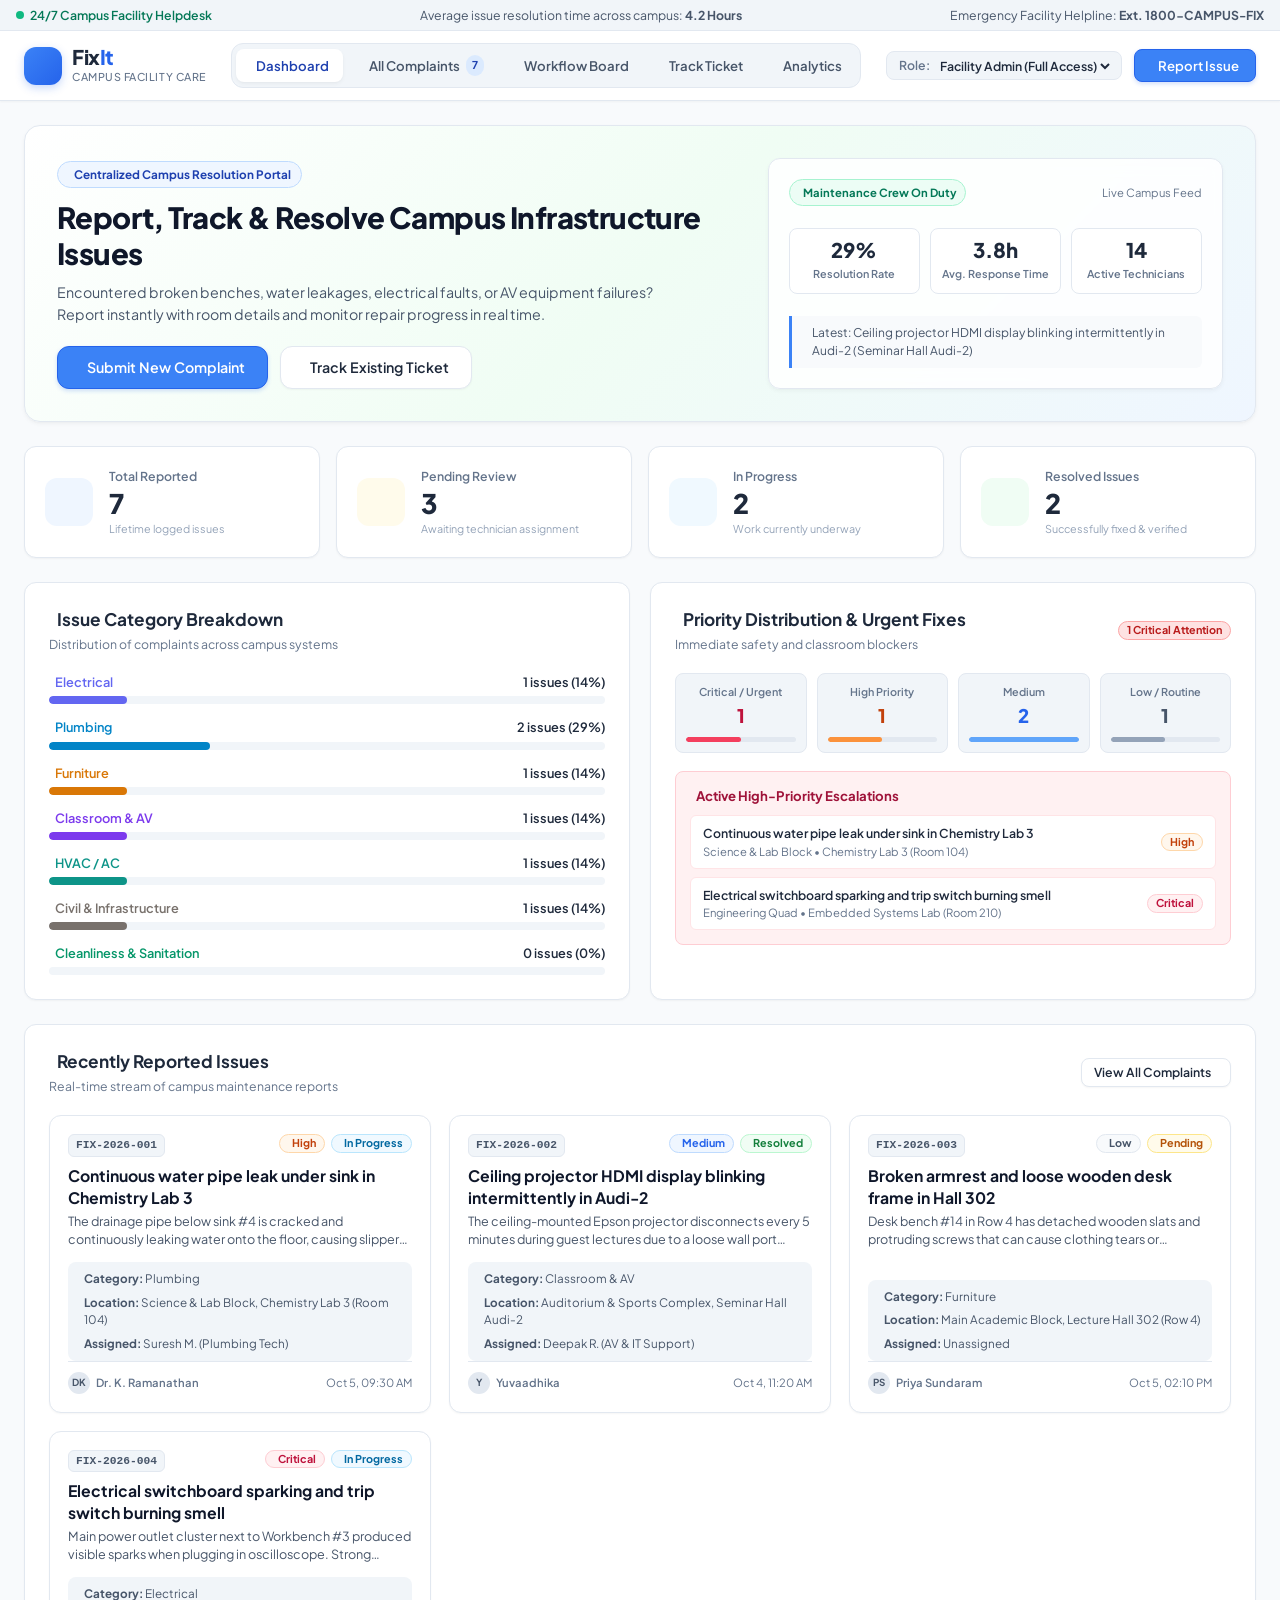
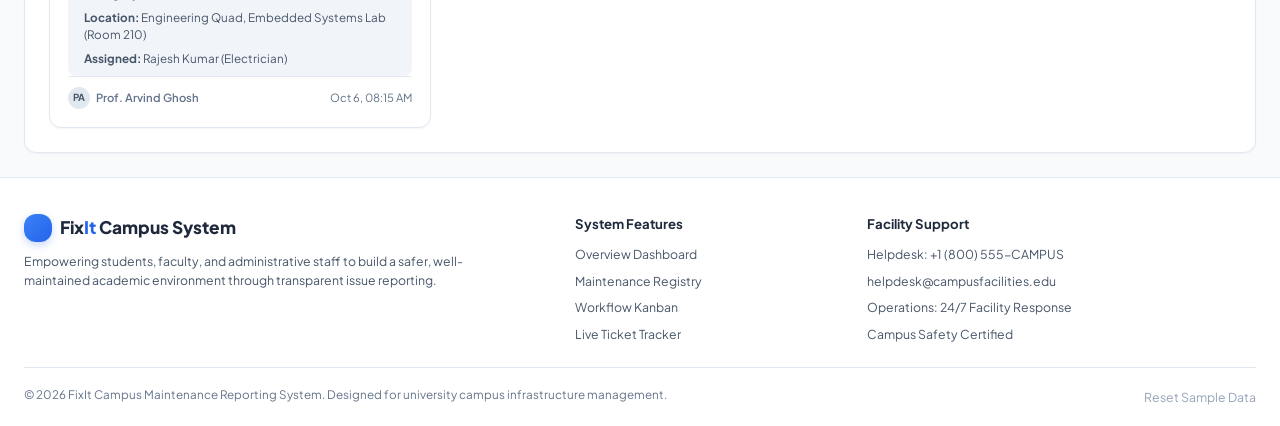
==== index.html @ a69cc4c1 "Initial commit: FixIt Campus Maintenance Reporting System with responsive mild pastel UI" ====
<!DOCTYPE html>
<html lang="en">
<head>
  <meta charset="UTF-8">
  <meta name="viewport" content="width=device-width, initial-scale=1.0">
  <title>FixIt – Campus Maintenance Reporting & Resolution System</title>
  <meta name="description" content="FixIt is a centralized campus maintenance reporting platform for students, faculty, and administration to report, track, prioritize, and resolve campus infrastructure issues in real-time.">
  
  <!-- Google Fonts -->
  <link rel="preconnect" href="https://fonts.googleapis.com">
  <link rel="preconnect" href="https://fonts.gstatic.com" crossorigin>
  <link href="https://fonts.googleapis.com/css2?family=Plus+Jakarta+Sans:wght@300;400;500;600;700;800&display=swap" rel="stylesheet">
  
  <!-- Phosphor Icons for modern, clean iconography -->
  <script src="https://unpkg.com/@phosphor-icons/web"></script>
  
  <!-- Main Stylesheet -->
  <link rel="stylesheet" href="css/style.css">
</head>
<body>

  <!-- Top Announcement / Live Status Bar -->
  <aside class="top-announcement-bar" role="complementary" aria-label="System status notice">
    <div class="announcement-content">
      <span class="live-indicator"><span class="pulse-dot"></span> 24/7 Campus Facility Helpdesk</span>
      <span class="announcement-text">Average issue resolution time across campus: <strong>4.2 Hours</strong></span>
      <span class="announcement-contact"><i class="ph ph-phone"></i> Emergency Facility Helpline: <strong>Ext. 1800-CAMPUS-FIX</strong></span>
    </div>
  </aside>

  <!-- Navigation Header -->
  <header class="site-header" id="mainHeader">
    <div class="header-container">
      <div class="brand-section">
        <a href="#dashboard" class="brand-logo" aria-label="FixIt Campus Home">
          <div class="brand-icon">
            <i class="ph-fill ph-wrench"></i>
          </div>
          <div class="brand-text">
            <span class="brand-title">Fix<span class="brand-accent">It</span></span>
            <span class="brand-tagline">Campus Facility Care</span>
          </div>
        </a>
      </div>

      <!-- Navigation Tabs -->
      <nav class="main-nav" aria-label="Main Navigation">
        <button class="nav-link active" data-target="dashboardView" id="navDashboard">
          <i class="ph ph-squares-four"></i>
          <span>Dashboard</span>
        </button>
        <button class="nav-link" data-target="complaintsView" id="navComplaints">
          <i class="ph ph-list-bullets"></i>
          <span>All Complaints</span>
          <span class="badge-count" id="totalComplaintsPill">0</span>
        </button>
        <button class="nav-link" data-target="kanbanView" id="navKanban">
          <i class="ph ph-kanban"></i>
          <span>Workflow Board</span>
        </button>
        <button class="nav-link" data-target="trackerView" id="navTracker">
          <i class="ph ph-magnifying-glass"></i>
          <span>Track Ticket</span>
        </button>
        <button class="nav-link" data-target="analyticsView" id="navAnalytics">
          <i class="ph ph-chart-donut"></i>
          <span>Analytics</span>
        </button>
      </nav>

      <!-- User Role Selector & Action Buttons -->
      <div class="header-actions">
        <!-- Role Simulation Switcher -->
        <div class="role-selector-wrapper" title="Switch between Student & Admin view to test role features">
          <label for="roleSwitch" class="role-label"><i class="ph ph-user-circle"></i> Role:</label>
          <select id="roleSwitch" class="role-select" aria-label="Switch User Mode">
            <option value="student">Student / Staff (Reporter)</option>
            <option value="admin" selected>Facility Admin (Full Access)</option>
            <option value="technician">Technician / Maintenance</option>
          </select>
        </div>

        <button class="btn btn-primary" id="openReportModalBtn">
          <i class="ph ph-plus-circle"></i>
          <span>Report Issue</span>
        </button>

        <!-- Mobile Navigation Toggle -->
        <button class="mobile-menu-btn" id="mobileMenuToggle" aria-label="Toggle navigation menu">
          <i class="ph ph-list"></i>
        </button>
      </div>
    </div>

    <!-- Mobile Drawer Navigation -->
    <div class="mobile-nav-drawer" id="mobileNavDrawer">
      <div class="mobile-nav-links">
        <button class="mobile-nav-link active" data-target="dashboardView">
          <i class="ph ph-squares-four"></i> Dashboard
        </button>
        <button class="mobile-nav-link" data-target="complaintsView">
          <i class="ph ph-list-bullets"></i> All Complaints (<span id="mobileCount">0</span>)
        </button>
        <button class="mobile-nav-link" data-target="kanbanView">
          <i class="ph ph-kanban"></i> Workflow Board
        </button>
        <button class="mobile-nav-link" data-target="trackerView">
          <i class="ph ph-magnifying-glass"></i> Track Ticket
        </button>
        <button class="mobile-nav-link" data-target="analyticsView">
          <i class="ph ph-chart-donut"></i> Analytics & Stats
        </button>
      </div>
    </div>
  </header>

  <!-- Main Content Area -->
  <main class="main-container">

    <!-- View 1: Main Dashboard -->
    <section id="dashboardView" class="app-view active">
      
      <!-- Welcome & Action Banner -->
      <div class="dashboard-hero">
        <div class="hero-text-content">
          <span class="hero-chip"><i class="ph ph-buildings"></i> Centralized Campus Resolution Portal</span>
          <h1 class="hero-title">Report, Track & Resolve Campus Infrastructure Issues</h1>
          <p class="hero-subtitle">Encountered broken benches, water leakages, electrical faults, or AV equipment failures? Report instantly with room details and monitor repair progress in real time.</p>
          
          <div class="hero-quick-actions">
            <button class="btn btn-primary btn-lg" id="heroReportBtn">
              <i class="ph-bold ph-plus"></i> Submit New Complaint
            </button>
            <button class="btn btn-secondary btn-lg" id="heroTrackBtn">
              <i class="ph-bold ph-crosshair"></i> Track Existing Ticket
            </button>
          </div>
        </div>

        <div class="hero-status-widget">
          <div class="facility-status-card">
            <div class="card-status-header">
              <span class="status-badge live"><i class="ph ph-check-circle"></i> Maintenance Crew On Duty</span>
              <span class="time-stamp" id="currentTimeStamp">Live Campus Feed</span>
            </div>
            <div class="status-metrics-row">
              <div class="metric-mini">
                <span class="metric-mini-value" id="heroResolvedRate">92%</span>
                <span class="metric-mini-label">Resolution Rate</span>
              </div>
              <div class="metric-mini">
                <span class="metric-mini-value" id="heroAvgHours">3.8h</span>
                <span class="metric-mini-label">Avg. Response Time</span>
              </div>
              <div class="metric-mini">
                <span class="metric-mini-value" id="heroActiveWorkers">14</span>
                <span class="metric-mini-label">Active Technicians</span>
              </div>
            </div>
            <div class="recent-highlight" id="heroLatestTicker">
              <i class="ph ph-bell-ringing"></i>
              <span id="heroLatestText">Latest: Projector repair completed at Audi-2</span>
            </div>
          </div>
        </div>
      </div>

      <!-- Quick KPI Stats Cards -->
      <div class="stats-grid">
        <div class="stat-card" data-filter-status="all">
          <div class="stat-icon-wrapper icon-blue">
            <i class="ph-fill ph-folders"></i>
          </div>
          <div class="stat-details">
            <span class="stat-label">Total Reported</span>
            <h2 class="stat-value" id="statTotal">0</h2>
            <span class="stat-meta">Lifetime logged issues</span>
          </div>
        </div>

        <div class="stat-card" data-filter-status="Pending">
          <div class="stat-icon-wrapper icon-amber">
            <i class="ph-fill ph-clock-countdown"></i>
          </div>
          <div class="stat-details">
            <span class="stat-label">Pending Review</span>
            <h2 class="stat-value" id="statPending">0</h2>
            <span class="stat-meta">Awaiting technician assignment</span>
          </div>
        </div>

        <div class="stat-card" data-filter-status="In Progress">
          <div class="stat-icon-wrapper icon-cyan">
            <i class="ph-fill ph-wrench"></i>
          </div>
          <div class="stat-details">
            <span class="stat-label">In Progress</span>
            <h2 class="stat-value" id="statInProgress">0</h2>
            <span class="stat-meta">Work currently underway</span>
          </div>
        </div>

        <div class="stat-card" data-filter-status="Resolved">
          <div class="stat-icon-wrapper icon-green">
            <i class="ph-fill ph-check-circle"></i>
          </div>
          <div class="stat-details">
            <span class="stat-label">Resolved Issues</span>
            <h2 class="stat-value" id="statResolved">0</h2>
            <span class="stat-meta">Successfully fixed & verified</span>
          </div>
        </div>
      </div>

      <!-- Category Breakdown Quick View & Urgent Alerts -->
      <div class="dashboard-split-section">
        <!-- Category Summary -->
        <div class="panel-card">
          <div class="panel-header">
            <div>
              <h3 class="panel-title"><i class="ph ph-squares-four"></i> Issue Category Breakdown</h3>
              <p class="panel-subtitle">Distribution of complaints across campus systems</p>
            </div>
          </div>
          <div class="category-bars-list" id="categoryBarsList">
            <!-- Dynamic Category Rows Generated by JS -->
          </div>
        </div>

        <!-- Priority & Urgent Attention -->
        <div class="panel-card">
          <div class="panel-header">
            <div>
              <h3 class="panel-title"><i class="ph ph-warning-octagon"></i> Priority Distribution & Urgent Fixes</h3>
              <p class="panel-subtitle">Immediate safety and classroom blockers</p>
            </div>
            <span class="badge badge-danger" id="criticalCountBadge">0 Critical</span>
          </div>
          <div class="priority-breakdown-wrapper">
            <div class="priority-meter-row">
              <div class="priority-meter-item critical">
                <span class="label">Critical / Urgent</span>
                <span class="count" id="countCritical">0</span>
                <div class="meter-bar"><div class="fill" id="fillCritical"></div></div>
              </div>
              <div class="priority-meter-item high">
                <span class="label">High Priority</span>
                <span class="count" id="countHigh">0</span>
                <div class="meter-bar"><div class="fill" id="fillHigh"></div></div>
              </div>
              <div class="priority-meter-item medium">
                <span class="label">Medium</span>
                <span class="count" id="countMedium">0</span>
                <div class="meter-bar"><div class="fill" id="fillMedium"></div></div>
              </div>
              <div class="priority-meter-item low">
                <span class="label">Low / Routine</span>
                <span class="count" id="countLow">0</span>
                <div class="meter-bar"><div class="fill" id="fillLow"></div></div>
              </div>
            </div>
            
            <div class="urgent-tickets-box">
              <h4 class="subheading"><i class="ph ph-lightning"></i> Active High-Priority Escalations</h4>
              <div class="urgent-list" id="urgentTicketsList">
                <!-- Injected by JS -->
              </div>
            </div>
          </div>
        </div>
      </div>

      <!-- Recent Complaints Stream with Quick Action -->
      <div class="panel-card mt-lg">
        <div class="panel-header flex-wrap">
          <div>
            <h3 class="panel-title"><i class="ph ph-clock-counter-clockwise"></i> Recently Reported Issues</h3>
            <p class="panel-subtitle">Real-time stream of campus maintenance reports</p>
          </div>
          <div class="panel-header-actions">
            <button class="btn btn-secondary btn-sm" id="viewAllComplaintsBtn">
              View All Complaints <i class="ph ph-arrow-right"></i>
            </button>
          </div>
        </div>

        <div class="complaints-grid-container" id="recentComplaintsGrid">
          <!-- Cards injected via JS -->
        </div>
      </div>
    </section>


    <!-- View 2: All Complaints Explorer (Filter, Search, Manage) -->
    <section id="complaintsView" class="app-view">
      <div class="section-title-bar">
        <div>
          <h1 class="page-heading"><i class="ph ph-list-dashes"></i> Campus Maintenance Registry</h1>
          <p class="page-subheading">Comprehensive repository of all reported infrastructure & maintenance tickets</p>
        </div>
        <div class="header-tools">
          <button class="btn btn-secondary btn-sm" id="exportDataBtn" title="Export as CSV/JSON">
            <i class="ph ph-download-simple"></i> Export CSV
          </button>
          <button class="btn btn-secondary btn-sm" id="printReportBtn" title="Print friendly report">
            <i class="ph ph-printer"></i> Print Summary
          </button>
          <button class="btn btn-primary btn-sm" id="openReportModalBtn2">
            <i class="ph ph-plus"></i> New Complaint
          </button>
        </div>
      </div>

      <!-- Filter & Search Toolbar -->
      <div class="toolbar-panel">
        <div class="search-box-wrapper">
          <i class="ph ph-magnifying-glass search-icon"></i>
          <input type="text" id="searchInput" class="search-input" placeholder="Search by Ticket ID, Title, Room, Building, or Submitter...">
          <button class="clear-search-btn" id="clearSearchBtn" aria-label="Clear Search">&times;</button>
        </div>

        <div class="filters-row">
          <!-- Status Filter -->
          <div class="filter-group">
            <label for="statusFilter"><i class="ph ph-activity"></i> Status</label>
            <select id="statusFilter" class="filter-select">
              <option value="all">All Statuses</option>
              <option value="Pending">Pending</option>
              <option value="In Progress">In Progress</option>
              <option value="Resolved">Resolved</option>
            </select>
          </div>

          <!-- Category Filter -->
          <div class="filter-group">
            <label for="categoryFilter"><i class="ph ph-tag"></i> Category</label>
            <select id="categoryFilter" class="filter-select">
              <option value="all">All Categories</option>
              <option value="Electrical">Electrical</option>
              <option value="Plumbing">Plumbing / Water</option>
              <option value="Furniture">Furniture</option>
              <option value="Classroom & AV">Classroom & AV</option>
              <option value="HVAC / AC">HVAC / Cooling</option>
              <option value="Civil & Infrastructure">Civil & Infrastructure</option>
              <option value="Cleanliness & Sanitation">Cleanliness & Sanitation</option>
            </select>
          </div>

          <!-- Priority Filter -->
          <div class="filter-group">
            <label for="priorityFilter"><i class="ph ph-flag"></i> Priority</label>
            <select id="priorityFilter" class="filter-select">
              <option value="all">All Priorities</option>
              <option value="Critical">Critical</option>
              <option value="High">High</option>
              <option value="Medium">Medium</option>
              <option value="Low">Low</option>
            </select>
          </div>

          <!-- Location/Building Filter -->
          <div class="filter-group">
            <label for="buildingFilter"><i class="ph ph-buildings"></i> Building</label>
            <select id="buildingFilter" class="filter-select">
              <option value="all">All Locations</option>
              <option value="Main Academic Block">Main Academic Block</option>
              <option value="Science & Lab Block">Science & Lab Block</option>
              <option value="Central Library">Central Library</option>
              <option value="Engineering Quad">Engineering Quad</option>
              <option value="Hostel Block A">Hostel Block A</option>
              <option value="Hostel Block B">Hostel Block B</option>
              <option value="Auditorium & Sports Complex">Auditorium & Sports</option>
              <option value="Cafeteria Building">Cafeteria Building</option>
            </select>
          </div>

          <!-- Sort Filter -->
          <div class="filter-group">
            <label for="sortBy"><i class="ph ph-sort-ascending"></i> Sort By</label>
            <select id="sortBy" class="filter-select">
              <option value="newest">Newest First</option>
              <option value="oldest">Oldest First</option>
              <option value="priority-desc">Priority: High to Low</option>
              <option value="priority-asc">Priority: Low to High</option>
            </select>
          </div>

          <!-- View Mode Toggle (Grid vs Table) -->
          <div class="view-toggle-group">
            <button class="view-toggle-btn active" id="viewModeGrid" title="Grid View">
              <i class="ph ph-squares-four"></i>
            </button>
            <button class="view-toggle-btn" id="viewModeTable" title="Table View">
              <i class="ph ph-table"></i>
            </button>
          </div>
        </div>

        <!-- Filter Tags & Results Counter -->
        <div class="filter-status-bar">
          <div class="results-counter">
            Showing <strong id="filterMatchCount">0</strong> of <span id="filterTotalCount">0</span> complaints
          </div>
          <button class="btn-text-clear" id="resetFiltersBtn">
            <i class="ph ph-arrow-counter-clockwise"></i> Reset Filters
          </button>
        </div>
      </div>

      <!-- Complaints Container (Grid View) -->
      <div class="complaints-grid-container" id="mainComplaintsGrid">
        <!-- Injected by JS -->
      </div>

      <!-- Complaints Container (Table View) -->
      <div class="complaints-table-container" id="mainComplaintsTableWrapper" style="display: none;">
        <table class="data-table" id="complaintsTable">
          <thead>
            <tr>
              <th>Ticket ID</th>
              <th>Issue Title & Location</th>
              <th>Category</th>
              <th>Priority</th>
              <th>Status</th>
              <th>Reported By</th>
              <th>Date</th>
              <th>Actions</th>
            </tr>
          </thead>
          <tbody id="complaintsTableBody">
            <!-- Rows injected by JS -->
          </tbody>
        </table>
      </div>

      <!-- Empty State View -->
      <div class="empty-state-card" id="emptyStateContainer" style="display: none;">
        <div class="empty-icon"><i class="ph ph-magnifying-glass"></i></div>
        <h3>No matching maintenance complaints found</h3>
        <p>Try adjusting your search keyword or clearing the filters to view all logged records.</p>
        <button class="btn btn-secondary btn-sm" id="emptyResetBtn">Clear All Filters</button>
      </div>
    </section>


    <!-- View 3: Interactive Kanban Workflow Board -->
    <section id="kanbanView" class="app-view">
      <div class="section-title-bar">
        <div>
          <h1 class="page-heading"><i class="ph ph-kanban"></i> Maintenance Resolution Board</h1>
          <p class="page-subheading">Track issues through progressive operational stages: Pending, In Progress, and Resolved</p>
        </div>
        <div class="role-tip">
          <i class="ph ph-info"></i> Tip: Use the action buttons on cards or the Quick Action menu to advance tickets.
        </div>
      </div>

      <div class="kanban-board-grid">
        <!-- Column 1: Pending -->
        <div class="kanban-column" data-status="Pending">
          <div class="kanban-column-header header-pending">
            <div class="col-title-wrap">
              <span class="status-indicator-dot dot-amber"></span>
              <h3>Pending Verification</h3>
            </div>
            <span class="col-count" id="kanbanPendingCount">0</span>
          </div>
          <div class="kanban-cards-dropzone" id="kanbanPendingZone">
            <!-- Cards -->
          </div>
        </div>

        <!-- Column 2: In Progress -->
        <div class="kanban-column" data-status="In Progress">
          <div class="kanban-column-header header-progress">
            <div class="col-title-wrap">
              <span class="status-indicator-dot dot-cyan"></span>
              <h3>In Progress & Assigned</h3>
            </div>
            <span class="col-count" id="kanbanProgressCount">0</span>
          </div>
          <div class="kanban-cards-dropzone" id="kanbanProgressZone">
            <!-- Cards -->
          </div>
        </div>

        <!-- Column 3: Resolved -->
        <div class="kanban-column" data-status="Resolved">
          <div class="kanban-column-header header-resolved">
            <div class="col-title-wrap">
              <span class="status-indicator-dot dot-green"></span>
              <h3>Resolved & Closed</h3>
            </div>
            <span class="col-count" id="kanbanResolvedCount">0</span>
          </div>
          <div class="kanban-cards-dropzone" id="kanbanResolvedZone">
            <!-- Cards -->
          </div>
        </div>
      </div>
    </section>


    <!-- View 4: Track Complaint by Ticket ID -->
    <section id="trackerView" class="app-view">
      <div class="tracker-hero-card">
        <div class="tracker-icon-badge">
          <i class="ph-fill ph-crosshair"></i>
        </div>
        <h1 class="tracker-title">Live Campus Ticket Tracker</h1>
        <p class="tracker-desc">Enter your unique complaint reference ID (e.g. <code>FIX-2026-001</code>) to inspect real-time resolution timeline, assigned technicians, and status updates.</p>

        <form id="trackerSearchForm" class="tracker-form">
          <div class="tracker-input-group">
            <i class="ph ph-barcode tracker-input-icon"></i>
            <input type="text" id="trackerInput" class="tracker-input" placeholder="Enter Ticket ID (e.g. FIX-2026-001)" required>
            <button type="submit" class="btn btn-primary btn-track">
              <i class="ph-bold ph-magnifying-glass"></i> Track Progress
            </button>
          </div>
          <div class="tracker-quick-examples">
            <span>Quick sample test IDs:</span>
            <button type="button" class="sample-id-btn" data-id="FIX-2026-001">FIX-2026-001 (Plumbing)</button>
            <button type="button" class="sample-id-btn" data-id="FIX-2026-002">FIX-2026-002 (Electrical)</button>
            <button type="button" class="sample-id-btn" data-id="FIX-2026-003">FIX-2026-003 (Furniture)</button>
          </div>
        </form>
      </div>

      <!-- Tracker Result Container -->
      <div id="trackerResultContainer" class="tracker-results-area" style="display: none;">
        <!-- Injected by JS -->
      </div>
    </section>


    <!-- View 5: Campus Resolution Analytics -->
    <section id="analyticsView" class="app-view">
      <div class="section-title-bar">
        <div>
          <h1 class="page-heading"><i class="ph ph-chart-line-up"></i> Campus Maintenance Statistics & Insights</h1>
          <p class="page-subheading">Data metrics, department workload, and infrastructure resolution performance</p>
        </div>
      </div>

      <!-- Analytical Key Metrics -->
      <div class="analytics-metrics-grid">
        <div class="analytics-metric-card">
          <span class="label">Overall Resolution Rate</span>
          <div class="value-row">
            <h2 id="metricResRate">0%</h2>
            <span class="trend-badge positive"><i class="ph ph-trend-up"></i> Efficient</span>
          </div>
          <p class="subtext">Ratio of resolved to total submitted issues</p>
        </div>

        <div class="analytics-metric-card">
          <span class="label">Average Fix Duration</span>
          <div class="value-row">
            <h2 id="metricAvgDuration">3.8h</h2>
            <span class="trend-badge neutral"><i class="ph ph-timer"></i> Target: < 6h</span>
          </div>
          <p class="subtext">From report submission to resolution</p>
        </div>

        <div class="analytics-metric-card">
          <span class="label">Pending Action Queue</span>
          <div class="value-row">
            <h2 id="metricPendingBacklog">0</h2>
            <span class="trend-badge warning" id="backlogBadge"><i class="ph ph-clock"></i> Active</span>
          </div>
          <p class="subtext">Tickets awaiting completion</p>
        </div>

        <div class="analytics-metric-card">
          <span class="label">Primary Maintenance Area</span>
          <div class="value-row">
            <h2 id="metricTopBuilding" class="small-text">Science Block</h2>
            <span class="trend-badge info"><i class="ph ph-map-pin"></i> High Activity</span>
          </div>
          <p class="subtext">Building with highest volume of requests</p>
        </div>
      </div>

      <!-- Analytics Charts & Distribution Split -->
      <div class="analytics-charts-grid">
        <!-- Building Breakdown Chart -->
        <div class="panel-card">
          <div class="panel-header">
            <div>
              <h3 class="panel-title"><i class="ph ph-buildings"></i> Building & Facility Load</h3>
              <p class="panel-subtitle">Total maintenance complaints by campus zone</p>
            </div>
          </div>
          <div class="building-analytics-list" id="buildingAnalyticsList">
            <!-- Injected by JS -->
          </div>
        </div>

        <!-- Category Performance Table -->
        <div class="panel-card">
          <div class="panel-header">
            <div>
              <h3 class="panel-title"><i class="ph ph-wrench"></i> Resolution Time by Category</h3>
              <p class="panel-subtitle">Average handling speed and workload per trade</p>
            </div>
          </div>
          <div class="category-analytics-table-wrapper">
            <table class="data-table">
              <thead>
                <tr>
                  <th>Category</th>
                  <th>Logged</th>
                  <th>Resolved</th>
                  <th>Resolution %</th>
                </tr>
              </thead>
              <tbody id="categoryStatsTableBody">
                <!-- Injected by JS -->
              </tbody>
            </table>
          </div>
        </div>
      </div>
    </section>

  </main>

  <!-- Footer -->
  <footer class="site-footer">
    <div class="footer-container">
      <div class="footer-brand">
        <div class="footer-logo">
          <div class="brand-icon small">
            <i class="ph-fill ph-wrench"></i>
          </div>
          <span>Fix<span class="brand-accent">It</span> Campus System</span>
        </div>
        <p class="footer-text">Empowering students, faculty, and administrative staff to build a safer, well-maintained academic environment through transparent issue reporting.</p>
      </div>

      <div class="footer-links-group">
        <h4>System Features</h4>
        <ul>
          <li><a href="#dashboard" class="footer-nav-link" data-target="dashboardView">Overview Dashboard</a></li>
          <li><a href="#complaints" class="footer-nav-link" data-target="complaintsView">Maintenance Registry</a></li>
          <li><a href="#kanban" class="footer-nav-link" data-target="kanbanView">Workflow Kanban</a></li>
          <li><a href="#tracker" class="footer-nav-link" data-target="trackerView">Live Ticket Tracker</a></li>
        </ul>
      </div>

      <div class="footer-links-group">
        <h4>Facility Support</h4>
        <ul>
          <li><i class="ph ph-phone"></i> Helpdesk: +1 (800) 555-CAMPUS</li>
          <li><i class="ph ph-envelope"></i> helpdesk@campusfacilities.edu</li>
          <li><i class="ph ph-clock"></i> Operations: 24/7 Facility Response</li>
          <li><i class="ph ph-shield-check"></i> Campus Safety Certified</li>
        </ul>
      </div>
    </div>
    <div class="footer-bottom">
      <p>&copy; 2026 FixIt Campus Maintenance Reporting System. Designed for university campus infrastructure management.</p>
      <div class="data-controls">
        <button id="resetDemoDataBtn" class="btn-text-danger" title="Restore sample demo data">
          <i class="ph ph-arrows-clockwise"></i> Reset Sample Data
        </button>
      </div>
    </div>
  </footer>


  <!-- MODAL 1: Submit Complaint Modal -->
  <div class="modal-overlay" id="reportModal" role="dialog" aria-modal="true" aria-labelledby="reportModalTitle">
    <div class="modal-container">
      <div class="modal-header">
        <div class="modal-header-icon">
          <i class="ph-fill ph-note-pencil"></i>
        </div>
        <div>
          <h2 class="modal-title" id="reportModalTitle">Submit Campus Maintenance Complaint</h2>
          <p class="modal-subtitle">Fill in the issue details. Our facility crew will be assigned promptly.</p>
        </div>
        <button class="modal-close-btn" id="closeReportModalBtn" aria-label="Close modal">&times;</button>
      </div>

      <form id="reportIssueForm" class="modal-form">
        <div class="form-grid">

          <!-- Issue Title -->
          <div class="form-group full-width">
            <label for="issueTitle" class="form-label required">Issue Title / Summary</label>
            <input type="text" id="issueTitle" class="form-input" placeholder="e.g. Broken wooden chair in Room 204 or Water pipe leakage near chemistry lab" required maxlength="120">
          </div>

          <!-- Category Selection with Visual Cards -->
          <div class="form-group full-width">
            <label class="form-label required">Maintenance Category</label>
            <div class="category-pill-selector" id="categoryPillSelector">
              <label class="category-radio-card active">
                <input type="radio" name="category" value="Electrical" checked>
                <i class="ph-fill ph-lightning icon-electrical"></i>
                <span>Electrical</span>
              </label>

              <label class="category-radio-card">
                <input type="radio" name="category" value="Plumbing">
                <i class="ph-fill ph-drop icon-plumbing"></i>
                <span>Plumbing & Water</span>
              </label>

              <label class="category-radio-card">
                <input type="radio" name="category" value="Furniture">
                <i class="ph-fill ph-armchair icon-furniture"></i>
                <span>Furniture</span>
              </label>

              <label class="category-radio-card">
                <input type="radio" name="category" value="Classroom & AV">
                <i class="ph-fill ph-projector-screen icon-av"></i>
                <span>Classroom & AV</span>
              </label>

              <label class="category-radio-card">
                <input type="radio" name="category" value="HVAC / AC">
                <i class="ph-fill ph-fan icon-hvac"></i>
                <span>HVAC / AC</span>
              </label>

              <label class="category-radio-card">
                <input type="radio" name="category" value="Civil & Infrastructure">
                <i class="ph-fill ph-wall icon-civil"></i>
                <span>Civil & Infra</span>
              </label>

              <label class="category-radio-card">
                <input type="radio" name="category" value="Cleanliness & Sanitation">
                <i class="ph-fill ph-broom icon-clean"></i>
                <span>Sanitation</span>
              </label>
            </div>
          </div>

          <!-- Location Details -->
          <div class="form-group">
            <label for="issueBuilding" class="form-label required">Campus Building / Block</label>
            <select id="issueBuilding" class="form-select" required>
              <option value="" disabled selected>Select Building...</option>
              <option value="Main Academic Block">Main Academic Block</option>
              <option value="Science & Lab Block">Science & Lab Block</option>
              <option value="Central Library">Central Library</option>
              <option value="Engineering Quad">Engineering Quad</option>
              <option value="Hostel Block A">Hostel Block A (Boys)</option>
              <option value="Hostel Block B">Hostel Block B (Girls)</option>
              <option value="Auditorium & Sports Complex">Auditorium & Sports Complex</option>
              <option value="Cafeteria Building">Cafeteria Building</option>
            </select>
          </div>

          <div class="form-group">
            <label for="issueFloor" class="form-label required">Floor Level</label>
            <select id="issueFloor" class="form-select" required>
              <option value="Ground Floor">Ground Floor</option>
              <option value="1st Floor" selected>1st Floor</option>
              <option value="2nd Floor">2nd Floor</option>
              <option value="3rd Floor">3rd Floor</option>
              <option value="4th Floor">4th Floor</option>
              <option value="Basement / Parking">Basement / Parking</option>
              <option value="Outdoor / Campus Ground">Outdoor Grounds</option>
            </select>
          </div>

          <div class="form-group">
            <label for="issueRoom" class="form-label required">Room / Area / Hall Number</label>
            <input type="text" id="issueRoom" class="form-input" placeholder="e.g. Room 302, Physics Lab 1, Restroom 2B" required>
          </div>

          <!-- Priority Level -->
          <div class="form-group">
            <label for="issuePriority" class="form-label required">Priority Level</label>
            <select id="issuePriority" class="form-select" required>
              <option value="Low">Low – Routine maintenance (1-3 days)</option>
              <option value="Medium" selected>Medium – Standard issue (within 24 hours)</option>
              <option value="High">High – Affecting active classes / labs (4-8 hours)</option>
              <option value="Critical">Critical – Immediate safety hazard / electrical risk</option>
            </select>
          </div>

          <!-- Description -->
          <div class="form-group full-width">
            <label for="issueDescription" class="form-label required">Detailed Problem Description</label>
            <textarea id="issueDescription" class="form-textarea" rows="3" placeholder="Please describe the defect in detail (e.g. How long has it been broken? Is there any water spilling or sparking? Specific bench or fixture location?)" required></textarea>
          </div>

          <!-- Attachment / Image Upload Simulation -->
          <div class="form-group full-width">
            <label class="form-label">Photo Evidence / Attachment (Optional)</label>
            <div class="upload-dropzone" id="uploadDropzone">
              <input type="file" id="issuePhotoInput" accept="image/*" class="file-input-hidden">
              <div class="upload-prompt" id="uploadPrompt">
                <i class="ph ph-camera-plus upload-icon"></i>
                <span>Click to attach photo or drag & drop</span>
                <span class="upload-hint">Simulate attaching a picture of the damaged item</span>
              </div>
              <div class="photo-preview-box" id="photoPreviewBox" style="display: none;">
                <img id="photoPreviewImg" src="" alt="Uploaded issue preview">
                <button type="button" class="remove-photo-btn" id="removePhotoBtn" title="Remove photo">&times;</button>
              </div>
            </div>
          </div>

          <!-- Submitter Details -->
          <div class="form-group">
            <label for="reporterName" class="form-label required">Your Name</label>
            <input type="text" id="reporterName" class="form-input" placeholder="e.g. Yuvaadhika / Dr. Sharma" required>
          </div>

          <div class="form-group">
            <label for="reporterId" class="form-label required">Roll Number / Employee ID</label>
            <input type="text" id="reporterId" class="form-input" placeholder="e.g. 21CS108 / FAC-442" required>
          </div>

          <div class="form-group">
            <label for="reporterEmail" class="form-label">Email Address</label>
            <input type="email" id="reporterEmail" class="form-input" placeholder="student@campus.edu">
          </div>

          <div class="form-group">
            <label for="reporterPhone" class="form-label">Phone Number (Optional)</label>
            <input type="tel" id="reporterPhone" class="form-input" placeholder="e.g. +91 9876543210">
          </div>

        </div>

        <div class="modal-footer">
          <button type="button" class="btn btn-secondary" id="cancelReportBtn">Cancel</button>
          <button type="submit" class="btn btn-primary" id="submitReportBtn">
            <i class="ph-bold ph-paper-plane-tilt"></i> Submit Complaint
          </button>
        </div>
      </form>
    </div>
  </div>


  <!-- MODAL 2: Issue Details, Timeline & Status Update Modal -->
  <div class="modal-overlay" id="detailsModal" role="dialog" aria-modal="true" aria-labelledby="detailsModalTitle">
    <div class="modal-container modal-lg">
      <div class="modal-header">
        <div class="d-flex align-center gap-sm">
          <span class="ticket-id-tag" id="modalTicketId">FIX-2026-000</span>
          <span class="badge" id="modalStatusBadge">Status</span>
          <span class="badge" id="modalPriorityBadge">Priority</span>
        </div>
        <button class="modal-close-btn" id="closeDetailsModalBtn" aria-label="Close modal">&times;</button>
      </div>

      <div class="modal-body-scroll">
        <!-- Main Title & Location Summary -->
        <div class="ticket-details-hero">
          <h2 class="ticket-modal-title" id="modalTicketTitle">Issue Title</h2>
          <div class="ticket-meta-pills">
            <span class="meta-pill"><i class="ph ph-tag"></i> <span id="modalCategory">Category</span></span>
            <span class="meta-pill"><i class="ph ph-buildings"></i> <span id="modalLocation">Building & Room</span></span>
            <span class="meta-pill"><i class="ph ph-calendar"></i> <span id="modalDate">Reported Date</span></span>
            <span class="meta-pill"><i class="ph ph-user"></i> <span id="modalReporter">Reporter Name</span></span>
          </div>
        </div>

        <!-- Issue Progress Stepper -->
        <div class="stepper-card">
          <h4 class="subheading"><i class="ph ph-git-commit"></i> Resolution Lifecycle</h4>
          <div class="stepper-track" id="modalStepperTrack">
            <!-- Dynamic steps generated by JS -->
          </div>
        </div>

        <!-- Description & Attached Image Section -->
        <div class="details-section-grid">
          <div class="details-desc-box">
            <h4 class="subheading"><i class="ph ph-text-align-left"></i> Problem Description</h4>
            <p class="desc-text" id="modalDescription">Detailed text description of the issue...</p>
            
            <div class="reporter-box mt-md">
              <span class="reporter-label"><i class="ph ph-identification-card"></i> Submitter Contact:</span>
              <span id="modalReporterContact">Yuvaadhika (Roll: 21CS108) • student@campus.edu</span>
            </div>
          </div>

          <div class="details-photo-box" id="modalPhotoContainer">
            <h4 class="subheading"><i class="ph ph-image"></i> Attached Photo Evidence</h4>
            <div class="modal-photo-preview">
              <img id="modalPhotoImg" src="" alt="Issue evidence">
            </div>
          </div>
        </div>

        <!-- Management & Technician Assignment Controls (Admin / Staff View) -->
        <div class="admin-action-card" id="adminControlsSection">
          <div class="admin-card-header">
            <h4><i class="ph-bold ph-shield-check"></i> Facility Management & Status Controls</h4>
            <span class="role-badge">Admin Controls</span>
          </div>
          <div class="admin-controls-grid">
            <div class="form-group">
              <label for="updateStatusSelect" class="form-label">Update Status</label>
              <select id="updateStatusSelect" class="form-select">
                <option value="Pending">Pending (Under Review)</option>
                <option value="In Progress">In Progress (Active Work)</option>
                <option value="Resolved">Resolved (Completed)</option>
              </select>
            </div>

            <div class="form-group">
              <label for="updatePrioritySelect" class="form-label">Reassign Priority</label>
              <select id="updatePrioritySelect" class="form-select">
                <option value="Low">Low</option>
                <option value="Medium">Medium</option>
                <option value="High">High</option>
                <option value="Critical">Critical</option>
              </select>
            </div>

            <div class="form-group">
              <label for="assignTechSelect" class="form-label">Assigned Technician</label>
              <select id="assignTechSelect" class="form-select">
                <option value="Unassigned">-- Unassigned --</option>
                <option value="Rajesh Kumar (Electrician)">Rajesh Kumar (Electrician)</option>
                <option value="Suresh M. (Plumbing Tech)">Suresh M. (Plumbing Tech)</option>
                <option value="Anand Verma (Carpenter)">Anand Verma (Carpenter)</option>
                <option value="Deepak R. (AV & IT Support)">Deepak R. (AV & IT Support)</option>
                <option value="Campus Facilities Rapid Team">Campus Facilities Rapid Team</option>
              </select>
            </div>
          </div>

          <div class="form-group mt-sm">
            <label for="resolutionNoteInput" class="form-label">Add Maintenance Log / Work Note</label>
            <div class="input-with-button">
              <input type="text" id="resolutionNoteInput" class="form-input" placeholder="e.g. Technician inspected fixture; replacement capacitor ordered / fixed today at 2 PM">
              <button type="button" class="btn btn-primary btn-sm" id="applyStatusUpdateBtn">
                <i class="ph-bold ph-check"></i> Save Updates
              </button>
            </div>
          </div>
        </div>

        <!-- Activity Timeline / Audit Trail -->
        <div class="timeline-section">
          <h4 class="subheading"><i class="ph ph-clock-counter-clockwise"></i> Activity & Resolution Timeline</h4>
          <div class="timeline-list" id="modalTimelineList">
            <!-- Timeline items generated by JS -->
          </div>
        </div>

      </div>

      <div class="modal-footer">
        <button type="button" class="btn btn-secondary" id="closeDetailsFooterBtn">Close</button>
        <button type="button" class="btn btn-danger-outline" id="deleteComplaintBtn" title="Delete complaint">
          <i class="ph ph-trash"></i> Delete Ticket
        </button>
      </div>
    </div>
  </div>


  <!-- Toast Notification Container -->
  <div class="toast-container" id="toastContainer" aria-live="polite"></div>

  <!-- JavaScript Modules -->
  <script src="js/data.js"></script>
  <script src="js/app.js"></script>
</body>
</html>
---- css/style.css ----
/* ==========================================================================
   FixIt – Campus Maintenance Reporting & Resolution System
   Design System & Stylesheet
   Palette: Mild, soothing, modern pastel color system
   ========================================================================== */

/* --- CSS Variables / Design Tokens --- */
:root {
  /* Mild Background & Surface Colors */
  --bg-main: #f8fafc;
  --bg-surface: #ffffff;
  --bg-surface-subtle: #f1f5f9;
  --bg-surface-hover: #eef2f6;
  --border-subtle: #e2e8f0;
  --border-focus: #94a3b8;

  /* Mild Typography Colors */
  --text-primary: #1e293b;
  --text-secondary: #475569;
  --text-muted: #64748b;
  --text-light: #94a3b8;

  /* Mild Brand Colors (Soft Slate & Calming Blue) */
  --primary-50: #eff6ff;
  --primary-100: #dbeafe;
  --primary-200: #bfdbfe;
  --primary-500: #3b82f6;
  --primary-600: #2563eb;
  --primary-700: #1d4ed8;

  /* Mild Status Tones (Soft Pastels) */
  /* Pending - Soft Amber */
  --status-pending-bg: #fffbeb;
  --status-pending-text: #b45309;
  --status-pending-border: #fde68a;
  --status-pending-dot: #f59e0b;

  /* In Progress - Soft Sky / Cyan */
  --status-progress-bg: #f0f9ff;
  --status-progress-text: #0369a1;
  --status-progress-border: #bae6fd;
  --status-progress-dot: #0284c7;

  /* Resolved - Soft Mint / Sage */
  --status-resolved-bg: #f0fdf4;
  --status-resolved-text: #15803d;
  --status-resolved-border: #bbf7d0;
  --status-resolved-dot: #22c55e;

  /* Priority Mild Tones */
  --prio-low-bg: #f8fafc;
  --prio-low-text: #475569;
  --prio-low-border: #e2e8f0;

  --prio-med-bg: #eff6ff;
  --prio-med-text: #2563eb;
  --prio-med-border: #bfdbfe;

  --prio-high-bg: #fff7ed;
  --prio-high-text: #c2410c;
  --prio-high-border: #fed7aa;

  --prio-crit-bg: #fff1f2;
  --prio-crit-text: #be123c;
  --prio-crit-border: #fecdd3;

  /* Category Mild Accent Badges */
  --cat-electrical: #6366f1;
  --cat-electrical-bg: #eef2ff;
  --cat-plumbing: #0284c7;
  --cat-plumbing-bg: #f0f9ff;
  --cat-furniture: #d97706;
  --cat-furniture-bg: #fffbeb;
  --cat-av: #7c3aed;
  --cat-av-bg: #f5f3ff;
  --cat-hvac: #0d9488;
  --cat-hvac-bg: #f0fdfa;
  --cat-civil: #78716c;
  --cat-civil-bg: #f5f5f4;
  --cat-clean: #059669;
  --cat-clean-bg: #ecfdf5;

  /* Shadows & Elevations */
  --shadow-xs: 0 1px 2px rgba(0, 0, 0, 0.04);
  --shadow-sm: 0 2px 4px rgba(0, 0, 0, 0.04), 0 1px 2px rgba(0, 0, 0, 0.02);
  --shadow-md: 0 4px 12px rgba(0, 0, 0, 0.05), 0 2px 4px rgba(0, 0, 0, 0.03);
  --shadow-lg: 0 10px 25px rgba(0, 0, 0, 0.06), 0 4px 10px rgba(0, 0, 0, 0.03);
  --shadow-modal: 0 20px 40px rgba(15, 23, 42, 0.12), 0 8px 16px rgba(15, 23, 42, 0.08);

  /* Radii */
  --radius-xs: 6px;
  --radius-sm: 8px;
  --radius-md: 12px;
  --radius-lg: 16px;
  --radius-full: 9999px;

  /* Transitions */
  --transition-fast: 0.15s ease;
  --transition-normal: 0.25s cubic-bezier(0.4, 0, 0.2, 1);
}

/* --- Base & Reset --- */
*, *::before, *::after {
  box-sizing: border-box;
  margin: 0;
  padding: 0;
}

html {
  font-family: 'Plus Jakarta Sans', -apple-system, BlinkMacSystemFont, "Segoe UI", Roboto, sans-serif;
  font-size: 15px;
  color: var(--text-primary);
  background-color: var(--bg-main);
  line-height: 1.5;
  scroll-behavior: smooth;
  -webkit-font-smoothing: antialiased;
}

body {
  min-height: 100vh;
  display: flex;
  flex-direction: column;
  overflow-x: hidden;
}

img {
  max-width: 100%;
  display: block;
}

button, input, select, textarea {
  font: inherit;
  color: inherit;
}

a {
  color: inherit;
  text-decoration: none;
}

/* --- Top Announcement Bar --- */
.top-announcement-bar {
  background: #f1f5f9;
  border-bottom: 1px solid var(--border-subtle);
  padding: 6px 16px;
  font-size: 0.82rem;
  color: var(--text-secondary);
}

.announcement-content {
  max-width: 1280px;
  margin: 0 auto;
  display: flex;
  align-items: center;
  justify-content: space-between;
  gap: 12px;
  flex-wrap: wrap;
}

.live-indicator {
  display: inline-flex;
  align-items: center;
  gap: 6px;
  font-weight: 600;
  color: #047857;
}

.pulse-dot {
  width: 8px;
  height: 8px;
  border-radius: 50%;
  background-color: #10b981;
  box-shadow: 0 0 0 0 rgba(16, 185, 129, 0.7);
  animation: pulseGreen 2s infinite;
}

@keyframes pulseGreen {
  0% { transform: scale(0.95); box-shadow: 0 0 0 0 rgba(16, 185, 129, 0.7); }
  70% { transform: scale(1); box-shadow: 0 0 0 6px rgba(16, 185, 129, 0); }
  100% { transform: scale(0.95); box-shadow: 0 0 0 0 rgba(16, 185, 129, 0); }
}

/* --- Site Header --- */
.site-header {
  position: sticky;
  top: 0;
  z-index: 90;
  background: rgba(255, 255, 255, 0.94);
  backdrop-filter: blur(10px);
  border-bottom: 1px solid var(--border-subtle);
  box-shadow: var(--shadow-xs);
}

.header-container {
  max-width: 1280px;
  margin: 0 auto;
  padding: 12px 24px;
  display: flex;
  align-items: center;
  justify-content: space-between;
  gap: 16px;
}

.brand-logo {
  display: flex;
  align-items: center;
  gap: 10px;
}

.brand-icon {
  width: 38px;
  height: 38px;
  border-radius: var(--radius-md);
  background: linear-gradient(135deg, #3b82f6, #2563eb);
  color: #ffffff;
  display: flex;
  align-items: center;
  justify-content: center;
  font-size: 1.25rem;
  box-shadow: 0 3px 8px rgba(37, 99, 235, 0.25);
}

.brand-icon.small {
  width: 28px;
  height: 28px;
  font-size: 0.95rem;
}

.brand-text {
  display: flex;
  flex-direction: column;
}

.brand-title {
  font-size: 1.35rem;
  font-weight: 800;
  letter-spacing: -0.02em;
  color: var(--text-primary);
  line-height: 1.1;
}

.brand-accent {
  color: #2563eb;
}

.brand-tagline {
  font-size: 0.72rem;
  font-weight: 500;
  color: var(--text-muted);
  text-transform: uppercase;
  letter-spacing: 0.05em;
}

/* Navigation Links */
.main-nav {
  display: flex;
  align-items: center;
  gap: 6px;
  background: var(--bg-surface-subtle);
  padding: 4px;
  border-radius: var(--radius-md);
  border: 1px solid var(--border-subtle);
}

.nav-link {
  display: inline-flex;
  align-items: center;
  gap: 6px;
  padding: 7px 14px;
  border-radius: var(--radius-sm);
  background: transparent;
  border: none;
  font-size: 0.88rem;
  font-weight: 600;
  color: var(--text-secondary);
  cursor: pointer;
  transition: var(--transition-fast);
  white-space: nowrap;
}

.nav-link:hover {
  color: var(--text-primary);
  background: rgba(255, 255, 255, 0.6);
}

.nav-link.active {
  background: var(--bg-surface);
  color: #1e40af;
  box-shadow: var(--shadow-sm);
}

.badge-count {
  background: #dbeafe;
  color: #1e40af;
  font-size: 0.72rem;
  padding: 2px 6px;
  border-radius: var(--radius-full);
  font-weight: 700;
}

/* Header Actions */
.header-actions {
  display: flex;
  align-items: center;
  gap: 12px;
}

.role-selector-wrapper {
  display: flex;
  align-items: center;
  gap: 6px;
  background: var(--bg-surface-subtle);
  border: 1px solid var(--border-subtle);
  border-radius: var(--radius-sm);
  padding: 4px 8px;
  font-size: 0.82rem;
}

.role-label {
  color: var(--text-muted);
  display: inline-flex;
  align-items: center;
  gap: 4px;
  font-weight: 600;
}

.role-select {
  border: none;
  background: transparent;
  font-size: 0.82rem;
  font-weight: 600;
  color: var(--text-primary);
  outline: none;
  cursor: pointer;
}

.mobile-menu-btn {
  display: none;
  background: transparent;
  border: 1px solid var(--border-subtle);
  border-radius: var(--radius-sm);
  padding: 6px 10px;
  font-size: 1.3rem;
  color: var(--text-secondary);
  cursor: pointer;
}

.mobile-nav-drawer {
  display: none;
  padding: 12px 24px 16px;
  border-top: 1px solid var(--border-subtle);
  background: var(--bg-surface);
}

.mobile-nav-links {
  display: flex;
  flex-direction: column;
  gap: 6px;
}

.mobile-nav-link {
  display: flex;
  align-items: center;
  gap: 10px;
  padding: 10px 14px;
  border-radius: var(--radius-sm);
  background: var(--bg-surface-subtle);
  border: 1px solid var(--border-subtle);
  font-size: 0.95rem;
  font-weight: 600;
  color: var(--text-secondary);
  cursor: pointer;
  text-align: left;
}

.mobile-nav-link.active {
  background: #eff6ff;
  color: #1d4ed8;
  border-color: #bfdbfe;
}

/* --- Buttons System --- */
.btn {
  display: inline-flex;
  align-items: center;
  justify-content: center;
  gap: 7px;
  padding: 8px 16px;
  border-radius: var(--radius-sm);
  font-weight: 600;
  font-size: 0.88rem;
  border: 1px solid transparent;
  cursor: pointer;
  transition: var(--transition-fast);
  text-decoration: none;
  line-height: 1.2;
}

.btn-primary {
  background-color: #3b82f6;
  color: #ffffff;
  border-color: #2563eb;
  box-shadow: 0 2px 4px rgba(37, 99, 235, 0.2);
}

.btn-primary:hover {
  background-color: #2563eb;
  box-shadow: 0 4px 8px rgba(37, 99, 235, 0.28);
}

.btn-secondary {
  background-color: var(--bg-surface);
  color: var(--text-primary);
  border-color: var(--border-subtle);
  box-shadow: var(--shadow-xs);
}

.btn-secondary:hover {
  background-color: var(--bg-surface-subtle);
  border-color: var(--border-focus);
}

.btn-danger-outline {
  background-color: #fff1f2;
  color: #be123c;
  border-color: #fecdd3;
}

.btn-danger-outline:hover {
  background-color: #ffe4e6;
}

.btn-text-clear, .btn-text-danger {
  background: transparent;
  border: none;
  font-size: 0.82rem;
  cursor: pointer;
  display: inline-flex;
  align-items: center;
  gap: 4px;
}

.btn-text-clear {
  color: #2563eb;
  font-weight: 600;
}

.btn-text-clear:hover {
  text-decoration: underline;
}

.btn-text-danger {
  color: #94a3b8;
}

.btn-text-danger:hover {
  color: #e11d48;
}

.btn-sm {
  padding: 6px 12px;
  font-size: 0.82rem;
}

.btn-lg {
  padding: 12px 22px;
  font-size: 0.95rem;
  border-radius: var(--radius-md);
}

/* --- Main Layout Container --- */
.main-container {
  max-width: 1280px;
  width: 100%;
  margin: 0 auto;
  padding: 24px;
  flex: 1;
}

.app-view {
  display: none;
  animation: fadeIn 0.25s ease-in-out;
}

.app-view.active {
  display: block;
}

@keyframes fadeIn {
  from { opacity: 0; transform: translateY(6px); }
  to { opacity: 1; transform: translateY(0); }
}

/* --- Dashboard View Elements --- */
.dashboard-hero {
  background: linear-gradient(135deg, #ffffff 0%, #f0fdf4 50%, #eff6ff 100%);
  border: 1px solid #e2e8f0;
  border-radius: var(--radius-lg);
  padding: 32px;
  display: grid;
  grid-template-columns: 1.5fr 1fr;
  gap: 28px;
  margin-bottom: 24px;
  box-shadow: var(--shadow-sm);
  position: relative;
  overflow: hidden;
}

.hero-chip {
  display: inline-flex;
  align-items: center;
  gap: 6px;
  padding: 4px 10px;
  background: #eff6ff;
  border: 1px solid #bfdbfe;
  color: #1e40af;
  border-radius: var(--radius-full);
  font-size: 0.78rem;
  font-weight: 700;
  margin-bottom: 12px;
}

.hero-title {
  font-size: 1.95rem;
  font-weight: 800;
  line-height: 1.2;
  color: #0f172a;
  letter-spacing: -0.02em;
  margin-bottom: 10px;
}

.hero-subtitle {
  font-size: 0.95rem;
  color: var(--text-secondary);
  line-height: 1.6;
  margin-bottom: 20px;
  max-width: 90%;
}

.hero-quick-actions {
  display: flex;
  gap: 12px;
  flex-wrap: wrap;
}

.facility-status-card {
  background: rgba(255, 255, 255, 0.85);
  backdrop-filter: blur(8px);
  border: 1px solid var(--border-subtle);
  border-radius: var(--radius-md);
  padding: 20px;
  box-shadow: var(--shadow-sm);
  display: flex;
  flex-direction: column;
  justify-content: space-between;
  height: 100%;
}

.card-status-header {
  display: flex;
  justify-content: space-between;
  align-items: center;
  margin-bottom: 16px;
}

.status-badge.live {
  display: inline-flex;
  align-items: center;
  gap: 5px;
  background: #ecfdf5;
  color: #047857;
  border: 1px solid #a7f3d0;
  padding: 4px 8px;
  border-radius: var(--radius-full);
  font-size: 0.75rem;
  font-weight: 700;
}

.time-stamp {
  font-size: 0.75rem;
  color: var(--text-muted);
}

.status-metrics-row {
  display: grid;
  grid-template-columns: repeat(3, 1fr);
  gap: 10px;
  margin-bottom: 16px;
  text-align: center;
}

.metric-mini {
  background: var(--bg-surface);
  border: 1px solid var(--border-subtle);
  border-radius: var(--radius-sm);
  padding: 10px 6px;
}

.metric-mini-value {
  display: block;
  font-size: 1.35rem;
  font-weight: 800;
  color: #1e293b;
  line-height: 1.1;
}

.metric-mini-label {
  font-size: 0.72rem;
  color: var(--text-muted);
  font-weight: 600;
}

.recent-highlight {
  display: flex;
  align-items: center;
  gap: 8px;
  background: #f8fafc;
  border-left: 3px solid #3b82f6;
  padding: 8px 12px;
  border-radius: 0 var(--radius-xs) var(--radius-xs) 0;
  font-size: 0.8rem;
  color: var(--text-secondary);
}

/* --- KPI Stats Grid --- */
.stats-grid {
  display: grid;
  grid-template-columns: repeat(4, 1fr);
  gap: 16px;
  margin-bottom: 24px;
}

.stat-card {
  background: var(--bg-surface);
  border: 1px solid var(--border-subtle);
  border-radius: var(--radius-md);
  padding: 20px;
  display: flex;
  align-items: center;
  gap: 16px;
  box-shadow: var(--shadow-xs);
  transition: var(--transition-normal);
  cursor: pointer;
}

.stat-card:hover {
  transform: translateY(-2px);
  box-shadow: var(--shadow-md);
  border-color: #cbd5e1;
}

.stat-icon-wrapper {
  width: 48px;
  height: 48px;
  border-radius: var(--radius-md);
  display: flex;
  align-items: center;
  justify-content: center;
  font-size: 1.5rem;
  flex-shrink: 0;
}

.icon-blue { background: #eff6ff; color: #3b82f6; }
.icon-amber { background: #fffbeb; color: #d97706; }
.icon-cyan { background: #f0f9ff; color: #0284c7; }
.icon-green { background: #f0fdf4; color: #16a34a; }

.stat-details {
  display: flex;
  flex-direction: column;
}

.stat-label {
  font-size: 0.82rem;
  font-weight: 600;
  color: var(--text-muted);
}

.stat-value {
  font-size: 1.8rem;
  font-weight: 800;
  color: var(--text-primary);
  line-height: 1.15;
  margin: 2px 0;
}

.stat-meta {
  font-size: 0.72rem;
  color: var(--text-light);
}

/* --- Panel Card Systems --- */
.panel-card {
  background: var(--bg-surface);
  border: 1px solid var(--border-subtle);
  border-radius: var(--radius-md);
  padding: 24px;
  box-shadow: var(--shadow-xs);
}

.panel-header {
  display: flex;
  align-items: center;
  justify-content: space-between;
  margin-bottom: 20px;
  gap: 12px;
}

.panel-title {
  font-size: 1.15rem;
  font-weight: 700;
  color: var(--text-primary);
  display: flex;
  align-items: center;
  gap: 8px;
}

.panel-subtitle {
  font-size: 0.82rem;
  color: var(--text-muted);
  margin-top: 2px;
}

.dashboard-split-section {
  display: grid;
  grid-template-columns: 1fr 1fr;
  gap: 20px;
}

/* Category Bars List */
.category-bars-list {
  display: flex;
  flex-direction: column;
  gap: 14px;
}

.category-bar-row {
  display: flex;
  flex-direction: column;
  gap: 4px;
}

.category-bar-info {
  display: flex;
  justify-content: space-between;
  font-size: 0.85rem;
  font-weight: 600;
}

.category-name-badge {
  display: inline-flex;
  align-items: center;
  gap: 6px;
  color: var(--text-secondary);
}

.category-track {
  height: 8px;
  background: #f1f5f9;
  border-radius: var(--radius-full);
  overflow: hidden;
}

.category-track-fill {
  height: 100%;
  border-radius: var(--radius-full);
  transition: width 0.6s ease;
}

/* Priority Meter & Urgent Items */
.priority-breakdown-wrapper {
  display: flex;
  flex-direction: column;
  gap: 18px;
}

.priority-meter-row {
  display: grid;
  grid-template-columns: repeat(4, 1fr);
  gap: 10px;
}

.priority-meter-item {
  background: var(--bg-surface-subtle);
  border: 1px solid var(--border-subtle);
  border-radius: var(--radius-sm);
  padding: 10px;
  text-align: center;
}

.priority-meter-item .label {
  display: block;
  font-size: 0.72rem;
  font-weight: 600;
  color: var(--text-muted);
  white-space: nowrap;
}

.priority-meter-item .count {
  display: block;
  font-size: 1.25rem;
  font-weight: 800;
  margin: 2px 0 6px;
}

.meter-bar {
  height: 5px;
  background: #e2e8f0;
  border-radius: var(--radius-full);
  overflow: hidden;
}

.meter-bar .fill {
  height: 100%;
  border-radius: var(--radius-full);
  transition: width 0.4s ease;
}

.priority-meter-item.critical .count { color: #be123c; }
.priority-meter-item.critical .fill { background-color: #f43f5e; }

.priority-meter-item.high .count { color: #c2410c; }
.priority-meter-item.high .fill { background-color: #fb923c; }

.priority-meter-item.medium .count { color: #2563eb; }
.priority-meter-item.medium .fill { background-color: #60a5fa; }

.priority-meter-item.low .count { color: #475569; }
.priority-meter-item.low .fill { background-color: #94a3b8; }

.urgent-tickets-box {
  background: #fff1f2;
  border: 1px solid #fecdd3;
  border-radius: var(--radius-sm);
  padding: 14px;
}

.subheading {
  font-size: 0.88rem;
  font-weight: 700;
  color: var(--text-primary);
  display: flex;
  align-items: center;
  gap: 6px;
  margin-bottom: 10px;
}

.urgent-tickets-box .subheading {
  color: #9f1239;
}

.urgent-list {
  display: flex;
  flex-direction: column;
  gap: 8px;
}

.urgent-item-mini {
  background: #ffffff;
  border: 1px solid #ffe4e6;
  border-radius: var(--radius-xs);
  padding: 8px 12px;
  display: flex;
  justify-content: space-between;
  align-items: center;
  font-size: 0.82rem;
  cursor: pointer;
  transition: var(--transition-fast);
}

.urgent-item-mini:hover {
  background: #fff5f5;
  border-color: #fca5a5;
}

.urgent-title {
  font-weight: 600;
  color: #1e293b;
}

.urgent-loc {
  color: var(--text-muted);
  font-size: 0.75rem;
}

/* --- Section Title Bar --- */
.section-title-bar {
  display: flex;
  justify-content: space-between;
  align-items: center;
  margin-bottom: 20px;
  gap: 16px;
  flex-wrap: wrap;
}

.page-heading {
  font-size: 1.5rem;
  font-weight: 800;
  color: #0f172a;
  display: flex;
  align-items: center;
  gap: 10px;
  letter-spacing: -0.01em;
}

.page-subheading {
  font-size: 0.88rem;
  color: var(--text-muted);
  margin-top: 2px;
}

.header-tools {
  display: flex;
  gap: 8px;
  align-items: center;
}

/* --- Toolbar & Filter Panel --- */
.toolbar-panel {
  background: var(--bg-surface);
  border: 1px solid var(--border-subtle);
  border-radius: var(--radius-md);
  padding: 16px;
  margin-bottom: 20px;
  box-shadow: var(--shadow-xs);
  display: flex;
  flex-direction: column;
  gap: 14px;
}

.search-box-wrapper {
  position: relative;
  width: 100%;
}

.search-icon {
  position: absolute;
  left: 12px;
  top: 50%;
  transform: translateY(-50%);
  color: var(--text-muted);
  font-size: 1.15rem;
}

.search-input {
  width: 100%;
  padding: 10px 38px 10px 38px;
  border: 1px solid var(--border-subtle);
  border-radius: var(--radius-sm);
  background: var(--bg-surface-subtle);
  font-size: 0.9rem;
  transition: var(--transition-fast);
}

.search-input:focus {
  outline: none;
  background: var(--bg-surface);
  border-color: #3b82f6;
  box-shadow: 0 0 0 3px rgba(59, 130, 246, 0.15);
}

.clear-search-btn {
  position: absolute;
  right: 12px;
  top: 50%;
  transform: translateY(-50%);
  background: transparent;
  border: none;
  font-size: 1.2rem;
  color: var(--text-muted);
  cursor: pointer;
  display: none;
}

.filters-row {
  display: flex;
  gap: 12px;
  flex-wrap: wrap;
  align-items: flex-end;
}

.filter-group {
  display: flex;
  flex-direction: column;
  gap: 4px;
  flex: 1;
  min-width: 140px;
}

.filter-group label {
  font-size: 0.75rem;
  font-weight: 700;
  color: var(--text-secondary);
  display: flex;
  align-items: center;
  gap: 4px;
}

.filter-select {
  padding: 7px 10px;
  border: 1px solid var(--border-subtle);
  border-radius: var(--radius-sm);
  background: var(--bg-surface);
  font-size: 0.85rem;
  color: var(--text-primary);
  outline: none;
  cursor: pointer;
  transition: var(--transition-fast);
}

.filter-select:focus {
  border-color: #3b82f6;
}

.view-toggle-group {
  display: flex;
  background: var(--bg-surface-subtle);
  border: 1px solid var(--border-subtle);
  border-radius: var(--radius-sm);
  padding: 2px;
  margin-top: auto;
}

.view-toggle-btn {
  background: transparent;
  border: none;
  padding: 6px 10px;
  border-radius: 4px;
  color: var(--text-muted);
  cursor: pointer;
  font-size: 1rem;
}

.view-toggle-btn.active {
  background: var(--bg-surface);
  color: #2563eb;
  box-shadow: var(--shadow-xs);
}

.filter-status-bar {
  display: flex;
  justify-content: space-between;
  align-items: center;
  border-top: 1px dashed var(--border-subtle);
  padding-top: 10px;
  font-size: 0.82rem;
  color: var(--text-muted);
}

/* --- Complaints Grid Container & Card System --- */
.complaints-grid-container {
  display: grid;
  grid-template-columns: repeat(auto-fill, minmax(340px, 1fr));
  gap: 18px;
}

.complaint-card {
  background: var(--bg-surface);
  border: 1px solid var(--border-subtle);
  border-radius: var(--radius-md);
  padding: 18px;
  box-shadow: var(--shadow-xs);
  display: flex;
  flex-direction: column;
  justify-content: space-between;
  gap: 14px;
  transition: var(--transition-normal);
  position: relative;
  cursor: pointer;
}

.complaint-card:hover {
  transform: translateY(-2px);
  box-shadow: var(--shadow-md);
  border-color: #cbd5e1;
}

.card-top-row {
  display: flex;
  justify-content: space-between;
  align-items: flex-start;
  gap: 8px;
}

.ticket-id-tag {
  font-family: monospace;
  font-size: 0.75rem;
  font-weight: 700;
  background: #f1f5f9;
  border: 1px solid #e2e8f0;
  color: #475569;
  padding: 2px 7px;
  border-radius: var(--radius-xs);
}

.card-badges-right {
  display: flex;
  gap: 6px;
  align-items: center;
  flex-wrap: wrap;
}

.card-title-block {
  display: flex;
  flex-direction: column;
  gap: 4px;
}

.complaint-card-title {
  font-size: 1.05rem;
  font-weight: 700;
  color: #0f172a;
  line-height: 1.35;
}

.complaint-card-desc {
  font-size: 0.84rem;
  color: var(--text-secondary);
  line-height: 1.45;
  display: -webkit-box;
  -webkit-line-clamp: 2;
  -webkit-box-orient: vertical;
  overflow: hidden;
}

.card-meta-box {
  display: flex;
  flex-direction: column;
  gap: 6px;
  padding: 8px 10px;
  background: var(--bg-surface-subtle);
  border-radius: var(--radius-sm);
  font-size: 0.78rem;
  color: var(--text-secondary);
}

.meta-item {
  display: flex;
  align-items: center;
  gap: 6px;
}

.meta-item i {
  color: var(--text-muted);
  font-size: 0.95rem;
}

.card-footer-row {
  display: flex;
  justify-content: space-between;
  align-items: center;
  padding-top: 10px;
  border-top: 1px solid var(--border-subtle);
  font-size: 0.75rem;
  color: var(--text-muted);
}

.reporter-avatar-row {
  display: flex;
  align-items: center;
  gap: 6px;
  font-weight: 600;
}

.avatar-circle {
  width: 22px;
  height: 22px;
  border-radius: 50%;
  background: #e2e8f0;
  color: #475569;
  display: flex;
  align-items: center;
  justify-content: center;
  font-size: 0.65rem;
  font-weight: 700;
}

.card-action-btns {
  display: flex;
  gap: 6px;
}

/* --- Badges System (Mild Pastel Style) --- */
.badge {
  display: inline-flex;
  align-items: center;
  gap: 4px;
  padding: 3px 8px;
  border-radius: var(--radius-full);
  font-size: 0.72rem;
  font-weight: 700;
  line-height: 1;
  white-space: nowrap;
}

/* Status Badges */
.badge-pending {
  background-color: var(--status-pending-bg);
  color: var(--status-pending-text);
  border: 1px solid var(--status-pending-border);
}

.badge-in-progress, .badge-inprogress {
  background-color: var(--status-progress-bg);
  color: var(--status-progress-text);
  border: 1px solid var(--status-progress-border);
}

.badge-resolved {
  background-color: var(--status-resolved-bg);
  color: var(--status-resolved-text);
  border: 1px solid var(--status-resolved-border);
}

/* Priority Badges */
.badge-prio-low {
  background-color: var(--prio-low-bg);
  color: var(--prio-low-text);
  border: 1px solid var(--prio-low-border);
}

.badge-prio-medium {
  background-color: var(--prio-med-bg);
  color: var(--prio-med-text);
  border: 1px solid var(--prio-med-border);
}

.badge-prio-high {
  background-color: var(--prio-high-bg);
  color: var(--prio-high-text);
  border: 1px solid var(--prio-high-border);
}

.badge-prio-critical {
  background-color: var(--prio-crit-bg);
  color: var(--prio-crit-text);
  border: 1px solid var(--prio-crit-border);
}

.badge-danger {
  background-color: #fee2e2;
  color: #b91c1c;
  border: 1px solid #fca5a5;
}

/* --- Complaints Table View --- */
.complaints-table-container {
  background: var(--bg-surface);
  border: 1px solid var(--border-subtle);
  border-radius: var(--radius-md);
  overflow-x: auto;
  box-shadow: var(--shadow-xs);
}

.data-table {
  width: 100%;
  border-collapse: collapse;
  text-align: left;
  font-size: 0.85rem;
}

.data-table th {
  background: var(--bg-surface-subtle);
  padding: 12px 16px;
  font-weight: 700;
  color: var(--text-secondary);
  border-bottom: 1px solid var(--border-subtle);
  white-space: nowrap;
}

.data-table td {
  padding: 14px 16px;
  border-bottom: 1px solid var(--border-subtle);
  color: var(--text-primary);
  vertical-align: middle;
}

.data-table tr:last-child td {
  border-bottom: none;
}

.data-table tr:hover {
  background-color: #f8fafc;
}

.table-title-wrap {
  display: flex;
  flex-direction: column;
  gap: 2px;
}

.table-title-text {
  font-weight: 600;
  color: #0f172a;
}

.table-loc-text {
  font-size: 0.75rem;
  color: var(--text-muted);
}

/* --- Kanban Workflow View --- */
.kanban-board-grid {
  display: grid;
  grid-template-columns: repeat(3, 1fr);
  gap: 20px;
  align-items: start;
}

.kanban-column {
  background: var(--bg-surface-subtle);
  border: 1px solid var(--border-subtle);
  border-radius: var(--radius-md);
  padding: 16px;
  display: flex;
  flex-direction: column;
  gap: 12px;
  min-height: 520px;
}

.kanban-column-header {
  display: flex;
  justify-content: space-between;
  align-items: center;
  padding-bottom: 10px;
  border-bottom: 2px solid transparent;
}

.kanban-column-header.header-pending { border-bottom-color: #f59e0b; }
.kanban-column-header.header-progress { border-bottom-color: #0284c7; }
.kanban-column-header.header-resolved { border-bottom-color: #10b981; }

.col-title-wrap {
  display: flex;
  align-items: center;
  gap: 8px;
}

.col-title-wrap h3 {
  font-size: 0.95rem;
  font-weight: 700;
  color: var(--text-primary);
}

.status-indicator-dot {
  width: 10px;
  height: 10px;
  border-radius: 50%;
}

.dot-amber { background: #f59e0b; }
.dot-cyan { background: #0284c7; }
.dot-green { background: #10b981; }

.col-count {
  background: var(--bg-surface);
  border: 1px solid var(--border-subtle);
  color: var(--text-secondary);
  font-size: 0.75rem;
  font-weight: 700;
  padding: 2px 8px;
  border-radius: var(--radius-full);
}

.kanban-cards-dropzone {
  display: flex;
  flex-direction: column;
  gap: 12px;
  min-height: 200px;
}

.kanban-item-card {
  background: var(--bg-surface);
  border: 1px solid var(--border-subtle);
  border-radius: var(--radius-sm);
  padding: 14px;
  box-shadow: var(--shadow-xs);
  cursor: pointer;
  transition: var(--transition-fast);
  display: flex;
  flex-direction: column;
  gap: 8px;
}

.kanban-item-card:hover {
  transform: translateY(-2px);
  box-shadow: var(--shadow-md);
  border-color: #93c5fd;
}

.kanban-actions-row {
  display: flex;
  justify-content: space-between;
  align-items: center;
  margin-top: 6px;
  padding-top: 8px;
  border-top: 1px dashed var(--border-subtle);
}

.quick-advance-btn {
  background: #f1f5f9;
  border: 1px solid #e2e8f0;
  border-radius: var(--radius-xs);
  padding: 3px 8px;
  font-size: 0.72rem;
  font-weight: 700;
  color: var(--text-secondary);
  cursor: pointer;
}

.quick-advance-btn:hover {
  background: #dbeafe;
  color: #1e40af;
  border-color: #93c5fd;
}

/* --- Tracker View --- */
.tracker-hero-card {
  background: linear-gradient(135deg, #ffffff 0%, #f0f9ff 100%);
  border: 1px solid #bfdbfe;
  border-radius: var(--radius-lg);
  padding: 40px;
  text-align: center;
  max-width: 780px;
  margin: 0 auto 30px;
  box-shadow: var(--shadow-sm);
}

.tracker-icon-badge {
  width: 56px;
  height: 56px;
  border-radius: var(--radius-lg);
  background: #dbeafe;
  color: #2563eb;
  font-size: 1.8rem;
  display: inline-flex;
  align-items: center;
  justify-content: center;
  margin-bottom: 16px;
}

.tracker-title {
  font-size: 1.8rem;
  font-weight: 800;
  color: #0f172a;
  margin-bottom: 8px;
}

.tracker-desc {
  font-size: 0.95rem;
  color: var(--text-secondary);
  line-height: 1.6;
  margin-bottom: 24px;
}

.tracker-form {
  display: flex;
  flex-direction: column;
  gap: 16px;
  align-items: center;
}

.tracker-input-group {
  position: relative;
  width: 100%;
  max-width: 540px;
  display: flex;
  gap: 8px;
}

.tracker-input-icon {
  position: absolute;
  left: 14px;
  top: 50%;
  transform: translateY(-50%);
  color: var(--text-muted);
  font-size: 1.3rem;
}

.tracker-input {
  flex: 1;
  padding: 12px 16px 12px 44px;
  border: 2px solid #bfdbfe;
  border-radius: var(--radius-md);
  font-size: 1rem;
  font-weight: 600;
  background: #ffffff;
  transition: var(--transition-fast);
}

.tracker-input:focus {
  outline: none;
  border-color: #2563eb;
  box-shadow: 0 0 0 4px rgba(37, 99, 235, 0.15);
}

.tracker-quick-examples {
  display: flex;
  align-items: center;
  gap: 8px;
  font-size: 0.78rem;
  color: var(--text-muted);
  flex-wrap: wrap;
  justify-content: center;
}

.sample-id-btn {
  background: #ffffff;
  border: 1px solid var(--border-subtle);
  border-radius: var(--radius-xs);
  padding: 3px 8px;
  font-size: 0.75rem;
  font-weight: 600;
  color: #2563eb;
  cursor: pointer;
}

.sample-id-btn:hover {
  background: #eff6ff;
  border-color: #93c5fd;
}

.tracker-results-area {
  max-width: 820px;
  margin: 0 auto;
}

/* --- Analytics View --- */
.analytics-metrics-grid {
  display: grid;
  grid-template-columns: repeat(4, 1fr);
  gap: 16px;
  margin-bottom: 24px;
}

.analytics-metric-card {
  background: var(--bg-surface);
  border: 1px solid var(--border-subtle);
  border-radius: var(--radius-md);
  padding: 20px;
  box-shadow: var(--shadow-xs);
}

.analytics-metric-card .label {
  font-size: 0.8rem;
  font-weight: 600;
  color: var(--text-muted);
}

.analytics-metric-card .value-row {
  display: flex;
  align-items: baseline;
  justify-content: space-between;
  margin: 6px 0;
}

.analytics-metric-card h2 {
  font-size: 1.85rem;
  font-weight: 800;
  color: #0f172a;
}

.analytics-metric-card h2.small-text {
  font-size: 1.3rem;
}

.analytics-metric-card .subtext {
  font-size: 0.72rem;
  color: var(--text-light);
}

.trend-badge {
  font-size: 0.7rem;
  font-weight: 700;
  padding: 2px 6px;
  border-radius: var(--radius-full);
  display: inline-flex;
  align-items: center;
  gap: 3px;
}

.trend-badge.positive { background: #dcfce7; color: #15803d; }
.trend-badge.neutral { background: #f1f5f9; color: #475569; }
.trend-badge.warning { background: #fef3c7; color: #b45309; }
.trend-badge.info { background: #dbeafe; color: #1d4ed8; }

.analytics-charts-grid {
  display: grid;
  grid-template-columns: 1fr 1fr;
  gap: 20px;
}

.building-analytics-list {
  display: flex;
  flex-direction: column;
  gap: 12px;
}

.building-stat-item {
  display: flex;
  flex-direction: column;
  gap: 4px;
}

.building-stat-header {
  display: flex;
  justify-content: space-between;
  font-size: 0.84rem;
  font-weight: 600;
}

.building-stat-bar {
  height: 8px;
  background: #f1f5f9;
  border-radius: var(--radius-full);
  overflow: hidden;
}

.building-stat-fill {
  height: 100%;
  background: #60a5fa;
  border-radius: var(--radius-full);
  transition: width 0.5s ease;
}

.category-analytics-table-wrapper {
  overflow-x: auto;
}

/* --- Empty State --- */
.empty-state-card {
  background: var(--bg-surface);
  border: 1px dashed var(--border-subtle);
  border-radius: var(--radius-md);
  padding: 48px 24px;
  text-align: center;
  max-width: 500px;
  margin: 30px auto;
}

.empty-icon {
  font-size: 2.5rem;
  color: var(--text-light);
  margin-bottom: 12px;
}

.empty-state-card h3 {
  font-size: 1.15rem;
  font-weight: 700;
  margin-bottom: 6px;
}

.empty-state-card p {
  font-size: 0.85rem;
  color: var(--text-muted);
  margin-bottom: 16px;
}

/* --- Modals System --- */
.modal-overlay {
  position: fixed;
  top: 0;
  left: 0;
  right: 0;
  bottom: 0;
  background: rgba(15, 23, 42, 0.45);
  backdrop-filter: blur(4px);
  z-index: 999;
  display: none;
  align-items: center;
  justify-content: center;
  padding: 20px;
  overflow-y: auto;
}

.modal-overlay.active {
  display: flex;
  animation: fadeInModal 0.2s ease-out;
}

@keyframes fadeInModal {
  from { opacity: 0; transform: scale(0.98); }
  to { opacity: 1; transform: scale(1); }
}

.modal-container {
  background: #ffffff;
  border-radius: var(--radius-lg);
  max-width: 680px;
  width: 100%;
  box-shadow: var(--shadow-modal);
  border: 1px solid var(--border-subtle);
  max-height: 90vh;
  display: flex;
  flex-direction: column;
  overflow: hidden;
}

.modal-container.modal-lg {
  max-width: 780px;
}

.modal-header {
  padding: 18px 24px;
  border-bottom: 1px solid var(--border-subtle);
  display: flex;
  align-items: center;
  justify-content: space-between;
  background: #fafbfc;
  gap: 12px;
}

.modal-header-icon {
  width: 40px;
  height: 40px;
  border-radius: var(--radius-md);
  background: #eff6ff;
  color: #2563eb;
  display: flex;
  align-items: center;
  justify-content: center;
  font-size: 1.4rem;
  flex-shrink: 0;
}

.modal-title {
  font-size: 1.25rem;
  font-weight: 800;
  color: #0f172a;
  line-height: 1.2;
}

.modal-subtitle {
  font-size: 0.8rem;
  color: var(--text-muted);
}

.modal-close-btn {
  background: transparent;
  border: none;
  font-size: 1.8rem;
  line-height: 1;
  color: var(--text-muted);
  cursor: pointer;
  padding: 4px;
  border-radius: 4px;
  transition: var(--transition-fast);
}

.modal-close-btn:hover {
  color: #0f172a;
  background: #f1f5f9;
}

.modal-form {
  padding: 24px;
  overflow-y: auto;
}

.modal-body-scroll {
  padding: 24px;
  overflow-y: auto;
  display: flex;
  flex-direction: column;
  gap: 20px;
}

.modal-footer {
  padding: 14px 24px;
  border-top: 1px solid var(--border-subtle);
  background: #fafbfc;
  display: flex;
  justify-content: flex-end;
  align-items: center;
  gap: 10px;
}

/* Form Layout Grid */
.form-grid {
  display: grid;
  grid-template-columns: 1fr 1fr;
  gap: 16px;
}

.form-group {
  display: flex;
  flex-direction: column;
  gap: 6px;
}

.form-group.full-width {
  grid-column: 1 / -1;
}

.form-label {
  font-size: 0.82rem;
  font-weight: 700;
  color: var(--text-secondary);
}

.form-label.required::after {
  content: " *";
  color: #e11d48;
}

.form-input, .form-select, .form-textarea {
  padding: 9px 12px;
  border: 1px solid var(--border-subtle);
  border-radius: var(--radius-sm);
  background: #ffffff;
  font-size: 0.88rem;
  transition: var(--transition-fast);
  color: var(--text-primary);
}

.form-input:focus, .form-select:focus, .form-textarea:focus {
  outline: none;
  border-color: #3b82f6;
  box-shadow: 0 0 0 3px rgba(59, 130, 246, 0.15);
}

.form-textarea {
  resize: vertical;
  min-height: 75px;
}

/* Category Pill Radio Cards */
.category-pill-selector {
  display: grid;
  grid-template-columns: repeat(4, 1fr);
  gap: 8px;
}

.category-radio-card {
  border: 1px solid var(--border-subtle);
  border-radius: var(--radius-sm);
  padding: 10px 8px;
  display: flex;
  flex-direction: column;
  align-items: center;
  gap: 4px;
  text-align: center;
  cursor: pointer;
  background: var(--bg-surface-subtle);
  font-size: 0.75rem;
  font-weight: 600;
  color: var(--text-secondary);
  transition: var(--transition-fast);
}

.category-radio-card input {
  display: none;
}

.category-radio-card i {
  font-size: 1.35rem;
}

.category-radio-card.active {
  background: #eff6ff;
  border-color: #3b82f6;
  color: #1d4ed8;
  box-shadow: 0 0 0 1px #3b82f6;
}

.icon-electrical { color: var(--cat-electrical); }
.icon-plumbing { color: var(--cat-plumbing); }
.icon-furniture { color: var(--cat-furniture); }
.icon-av { color: var(--cat-av); }
.icon-hvac { color: var(--cat-hvac); }
.icon-civil { color: var(--cat-civil); }
.icon-clean { color: var(--cat-clean); }

/* File Upload Simulation */
.upload-dropzone {
  border: 2px dashed #cbd5e1;
  border-radius: var(--radius-md);
  padding: 16px;
  text-align: center;
  background: #f8fafc;
  cursor: pointer;
  position: relative;
  transition: var(--transition-fast);
}

.upload-dropzone:hover {
  border-color: #93c5fd;
  background: #eff6ff;
}

.file-input-hidden {
  position: absolute;
  top: 0;
  left: 0;
  width: 100%;
  height: 100%;
  opacity: 0;
  cursor: pointer;
}

.upload-prompt {
  display: flex;
  flex-direction: column;
  align-items: center;
  gap: 4px;
  color: var(--text-secondary);
  font-size: 0.85rem;
  font-weight: 600;
}

.upload-icon {
  font-size: 1.75rem;
  color: #3b82f6;
}

.upload-hint {
  font-size: 0.72rem;
  color: var(--text-muted);
  font-weight: normal;
}

.photo-preview-box {
  position: relative;
  display: inline-block;
  max-width: 180px;
  border-radius: var(--radius-sm);
  overflow: hidden;
  border: 1px solid var(--border-subtle);
}

.photo-preview-box img {
  width: 100%;
  height: 110px;
  object-fit: cover;
}

.remove-photo-btn {
  position: absolute;
  top: 4px;
  right: 4px;
  background: rgba(0, 0, 0, 0.65);
  color: #fff;
  border: none;
  width: 22px;
  height: 22px;
  border-radius: 50%;
  cursor: pointer;
  display: flex;
  align-items: center;
  justify-content: center;
  font-size: 1rem;
}

/* --- Issue Details Modal Internal Elements --- */
.ticket-details-hero {
  background: #f8fafc;
  border: 1px solid var(--border-subtle);
  border-radius: var(--radius-md);
  padding: 16px 20px;
}

.ticket-modal-title {
  font-size: 1.3rem;
  font-weight: 800;
  color: #0f172a;
  margin-bottom: 8px;
}

.ticket-meta-pills {
  display: flex;
  gap: 8px;
  flex-wrap: wrap;
}

.meta-pill {
  display: inline-flex;
  align-items: center;
  gap: 5px;
  background: #ffffff;
  border: 1px solid var(--border-subtle);
  padding: 4px 10px;
  border-radius: var(--radius-full);
  font-size: 0.78rem;
  color: var(--text-secondary);
  font-weight: 600;
}

/* Stepper Track */
.stepper-card {
  background: #ffffff;
  border: 1px solid var(--border-subtle);
  border-radius: var(--radius-md);
  padding: 16px 20px;
}

.stepper-track {
  display: flex;
  align-items: center;
  justify-content: space-between;
  position: relative;
  margin-top: 14px;
}

.stepper-track::before {
  content: "";
  position: absolute;
  top: 14px;
  left: 30px;
  right: 30px;
  height: 3px;
  background: #e2e8f0;
  z-index: 1;
}

.step-item {
  position: relative;
  z-index: 2;
  display: flex;
  flex-direction: column;
  align-items: center;
  gap: 6px;
  text-align: center;
}

.step-node {
  width: 30px;
  height: 30px;
  border-radius: 50%;
  background: #ffffff;
  border: 2px solid #cbd5e1;
  color: var(--text-muted);
  display: flex;
  align-items: center;
  justify-content: center;
  font-size: 0.85rem;
  font-weight: 700;
  transition: var(--transition-fast);
}

.step-label {
  font-size: 0.75rem;
  font-weight: 700;
  color: var(--text-muted);
}

.step-item.active .step-node {
  background: #3b82f6;
  border-color: #3b82f6;
  color: #ffffff;
  box-shadow: 0 0 0 4px rgba(59, 130, 246, 0.2);
}

.step-item.active .step-label {
  color: #1d4ed8;
}

.step-item.completed .step-node {
  background: #10b981;
  border-color: #10b981;
  color: #ffffff;
}

.step-item.completed .step-label {
  color: #047857;
}

/* Details Section Grid */
.details-section-grid {
  display: grid;
  grid-template-columns: 1.4fr 1fr;
  gap: 16px;
}

.details-desc-box, .details-photo-box {
  background: #f8fafc;
  border: 1px solid var(--border-subtle);
  border-radius: var(--radius-md);
  padding: 16px;
}

.desc-text {
  font-size: 0.88rem;
  line-height: 1.6;
  color: var(--text-secondary);
}

.reporter-box {
  background: #ffffff;
  border: 1px solid var(--border-subtle);
  border-radius: var(--radius-sm);
  padding: 8px 12px;
  font-size: 0.78rem;
  color: var(--text-secondary);
}

.reporter-label {
  display: block;
  font-weight: 700;
  color: var(--text-primary);
  margin-bottom: 2px;
}

.modal-photo-preview {
  border-radius: var(--radius-sm);
  overflow: hidden;
  border: 1px solid var(--border-subtle);
  background: #ffffff;
}

.modal-photo-preview img {
  width: 100%;
  max-height: 170px;
  object-fit: cover;
}

/* Admin Controls Card */
.admin-action-card {
  background: #f0fdf4;
  border: 1px solid #bbf7d0;
  border-radius: var(--radius-md);
  padding: 16px 20px;
}

.admin-card-header {
  display: flex;
  justify-content: space-between;
  align-items: center;
  margin-bottom: 12px;
}

.admin-card-header h4 {
  font-size: 0.95rem;
  font-weight: 700;
  color: #14532d;
  display: flex;
  align-items: center;
  gap: 6px;
}

.role-badge {
  background: #dcfce7;
  color: #166534;
  font-size: 0.7rem;
  font-weight: 700;
  padding: 2px 8px;
  border-radius: var(--radius-full);
}

.admin-controls-grid {
  display: grid;
  grid-template-columns: repeat(3, 1fr);
  gap: 12px;
}

.input-with-button {
  display: flex;
  gap: 8px;
}

.input-with-button .form-input {
  flex: 1;
}

/* Timeline */
.timeline-section {
  background: #ffffff;
  border: 1px solid var(--border-subtle);
  border-radius: var(--radius-md);
  padding: 16px 20px;
}

.timeline-list {
  display: flex;
  flex-direction: column;
  gap: 14px;
  position: relative;
  padding-left: 20px;
  margin-top: 10px;
}

.timeline-list::before {
  content: "";
  position: absolute;
  top: 6px;
  bottom: 6px;
  left: 6px;
  width: 2px;
  background: #e2e8f0;
}

.timeline-item {
  position: relative;
  display: flex;
  flex-direction: column;
  gap: 2px;
}

.timeline-dot {
  position: absolute;
  left: -20px;
  top: 4px;
  width: 12px;
  height: 12px;
  border-radius: 50%;
  background: #3b82f6;
  border: 2px solid #ffffff;
  box-shadow: 0 0 0 2px #bfdbfe;
}

.timeline-item.resolved .timeline-dot {
  background: #10b981;
  box-shadow: 0 0 0 2px #bbf7d0;
}

.timeline-header {
  display: flex;
  justify-content: space-between;
  font-size: 0.8rem;
}

.timeline-author {
  font-weight: 700;
  color: #0f172a;
}

.timeline-time {
  color: var(--text-muted);
  font-size: 0.72rem;
}

.timeline-desc {
  font-size: 0.82rem;
  color: var(--text-secondary);
}

/* --- Footer --- */
.site-footer {
  background: #ffffff;
  border-top: 1px solid var(--border-subtle);
  padding: 36px 24px 20px;
  margin-top: auto;
}

.footer-container {
  max-width: 1280px;
  margin: 0 auto;
  display: grid;
  grid-template-columns: 2fr 1fr 1.5fr;
  gap: 32px;
  margin-bottom: 24px;
}

.footer-brand {
  display: flex;
  flex-direction: column;
  gap: 10px;
}

.footer-logo {
  display: flex;
  align-items: center;
  gap: 8px;
  font-weight: 800;
  font-size: 1.15rem;
}

.footer-text {
  font-size: 0.82rem;
  color: var(--text-secondary);
  line-height: 1.6;
  max-width: 85%;
}

.footer-links-group h4 {
  font-size: 0.88rem;
  font-weight: 700;
  color: var(--text-primary);
  margin-bottom: 12px;
}

.footer-links-group ul {
  list-style: none;
  display: flex;
  flex-direction: column;
  gap: 8px;
  font-size: 0.82rem;
  color: var(--text-secondary);
}

.footer-links-group a:hover {
  color: #2563eb;
  text-decoration: underline;
}

.footer-bottom {
  max-width: 1280px;
  margin: 0 auto;
  border-top: 1px solid var(--border-subtle);
  padding-top: 16px;
  display: flex;
  justify-content: space-between;
  align-items: center;
  font-size: 0.78rem;
  color: var(--text-muted);
  flex-wrap: wrap;
  gap: 10px;
}

/* --- Toast Notifications --- */
.toast-container {
  position: fixed;
  bottom: 24px;
  right: 24px;
  z-index: 1000;
  display: flex;
  flex-direction: column;
  gap: 10px;
  pointer-events: none;
}

.toast {
  background: #ffffff;
  border: 1px solid var(--border-subtle);
  border-left: 4px solid #3b82f6;
  padding: 12px 18px;
  border-radius: var(--radius-sm);
  box-shadow: var(--shadow-lg);
  display: flex;
  align-items: center;
  gap: 10px;
  font-size: 0.88rem;
  font-weight: 600;
  color: var(--text-primary);
  pointer-events: auto;
  animation: slideInToast 0.3s cubic-bezier(0.16, 1, 0.3, 1);
  max-width: 380px;
}

.toast.toast-success { border-left-color: #10b981; }
.toast.toast-danger { border-left-color: #ef4444; }
.toast.toast-warning { border-left-color: #f59e0b; }

@keyframes slideInToast {
  from { transform: translateX(100%); opacity: 0; }
  to { transform: translateX(0); opacity: 1; }
}

/* --- Utilities --- */
.d-flex { display: flex; }
.align-center { align-items: center; }
.justify-between { justify-content: space-between; }
.gap-xs { gap: 4px; }
.gap-sm { gap: 8px; }
.gap-md { gap: 16px; }
.mt-sm { margin-top: 8px; }
.mt-md { margin-top: 16px; }
.mt-lg { margin-top: 24px; }
.flex-wrap { flex-wrap: wrap; }


/* ==========================================================================
   Comprehensive Responsive System (@media queries for all device sizes)
   ========================================================================== */

/* Laptop & Medium Screens (max-width: 1024px) */
@media (max-width: 1024px) {
  .dashboard-hero {
    grid-template-columns: 1fr;
    gap: 20px;
  }
  
  .stats-grid {
    grid-template-columns: repeat(2, 1fr);
  }

  .dashboard-split-section {
    grid-template-columns: 1fr;
  }

  .analytics-metrics-grid {
    grid-template-columns: repeat(2, 1fr);
  }

  .analytics-charts-grid {
    grid-template-columns: 1fr;
  }

  .footer-container {
    grid-template-columns: 1fr 1fr;
  }
}

/* Tablet Screens (max-width: 768px) */
@media (max-width: 768px) {
  .header-container {
    padding: 10px 16px;
  }

  .main-nav {
    display: none; /* Collapses to mobile drawer */
  }

  .mobile-menu-btn {
    display: block;
  }

  .mobile-nav-drawer.active {
    display: block;
  }

  .main-container {
    padding: 16px;
  }

  .dashboard-hero {
    padding: 20px;
  }

  .hero-title {
    font-size: 1.5rem;
  }

  .hero-quick-actions {
    flex-direction: column;
  }

  .hero-quick-actions .btn {
    width: 100%;
  }

  .category-pill-selector {
    grid-template-columns: repeat(2, 1fr);
  }

  .form-grid {
    grid-template-columns: 1fr;
  }

  .details-section-grid {
    grid-template-columns: 1fr;
  }

  .admin-controls-grid {
    grid-template-columns: 1fr;
  }

  .kanban-board-grid {
    grid-template-columns: 1fr;
    gap: 16px;
  }

  .priority-meter-row {
    grid-template-columns: repeat(2, 1fr);
  }

  .footer-container {
    grid-template-columns: 1fr;
    gap: 24px;
  }

  .filters-row {
    flex-direction: column;
    align-items: stretch;
  }

  .filter-group {
    width: 100%;
  }

  .section-title-bar {
    flex-direction: column;
    align-items: flex-start;
  }

  .header-tools {
    width: 100%;
    justify-content: flex-start;
    flex-wrap: wrap;
  }
}

/* Small Mobile Screens (max-width: 480px) */
@media (max-width: 480px) {
  .top-announcement-bar {
    display: none;
  }

  .brand-tagline {
    display: none;
  }

  .stats-grid {
    grid-template-columns: 1fr;
  }

  .analytics-metrics-grid {
    grid-template-columns: 1fr;
  }

  .complaints-grid-container {
    grid-template-columns: 1fr;
  }

  .category-pill-selector {
    grid-template-columns: 1fr;
  }

  .tracker-hero-card {
    padding: 24px 16px;
  }

  .tracker-input-group {
    flex-direction: column;
  }

  .tracker-input-group .btn {
    width: 100%;
  }

  .stepper-track {
    flex-direction: column;
    align-items: flex-start;
    gap: 12px;
  }

  .stepper-track::before {
    top: 10px;
    bottom: 10px;
    left: 14px;
    width: 2px;
    height: auto;
  }

  .step-item {
    flex-direction: row;
    gap: 12px;
  }

  .toast-container {
    left: 16px;
    right: 16px;
    bottom: 16px;
  }

  .toast {
    max-width: 100%;
  }
}
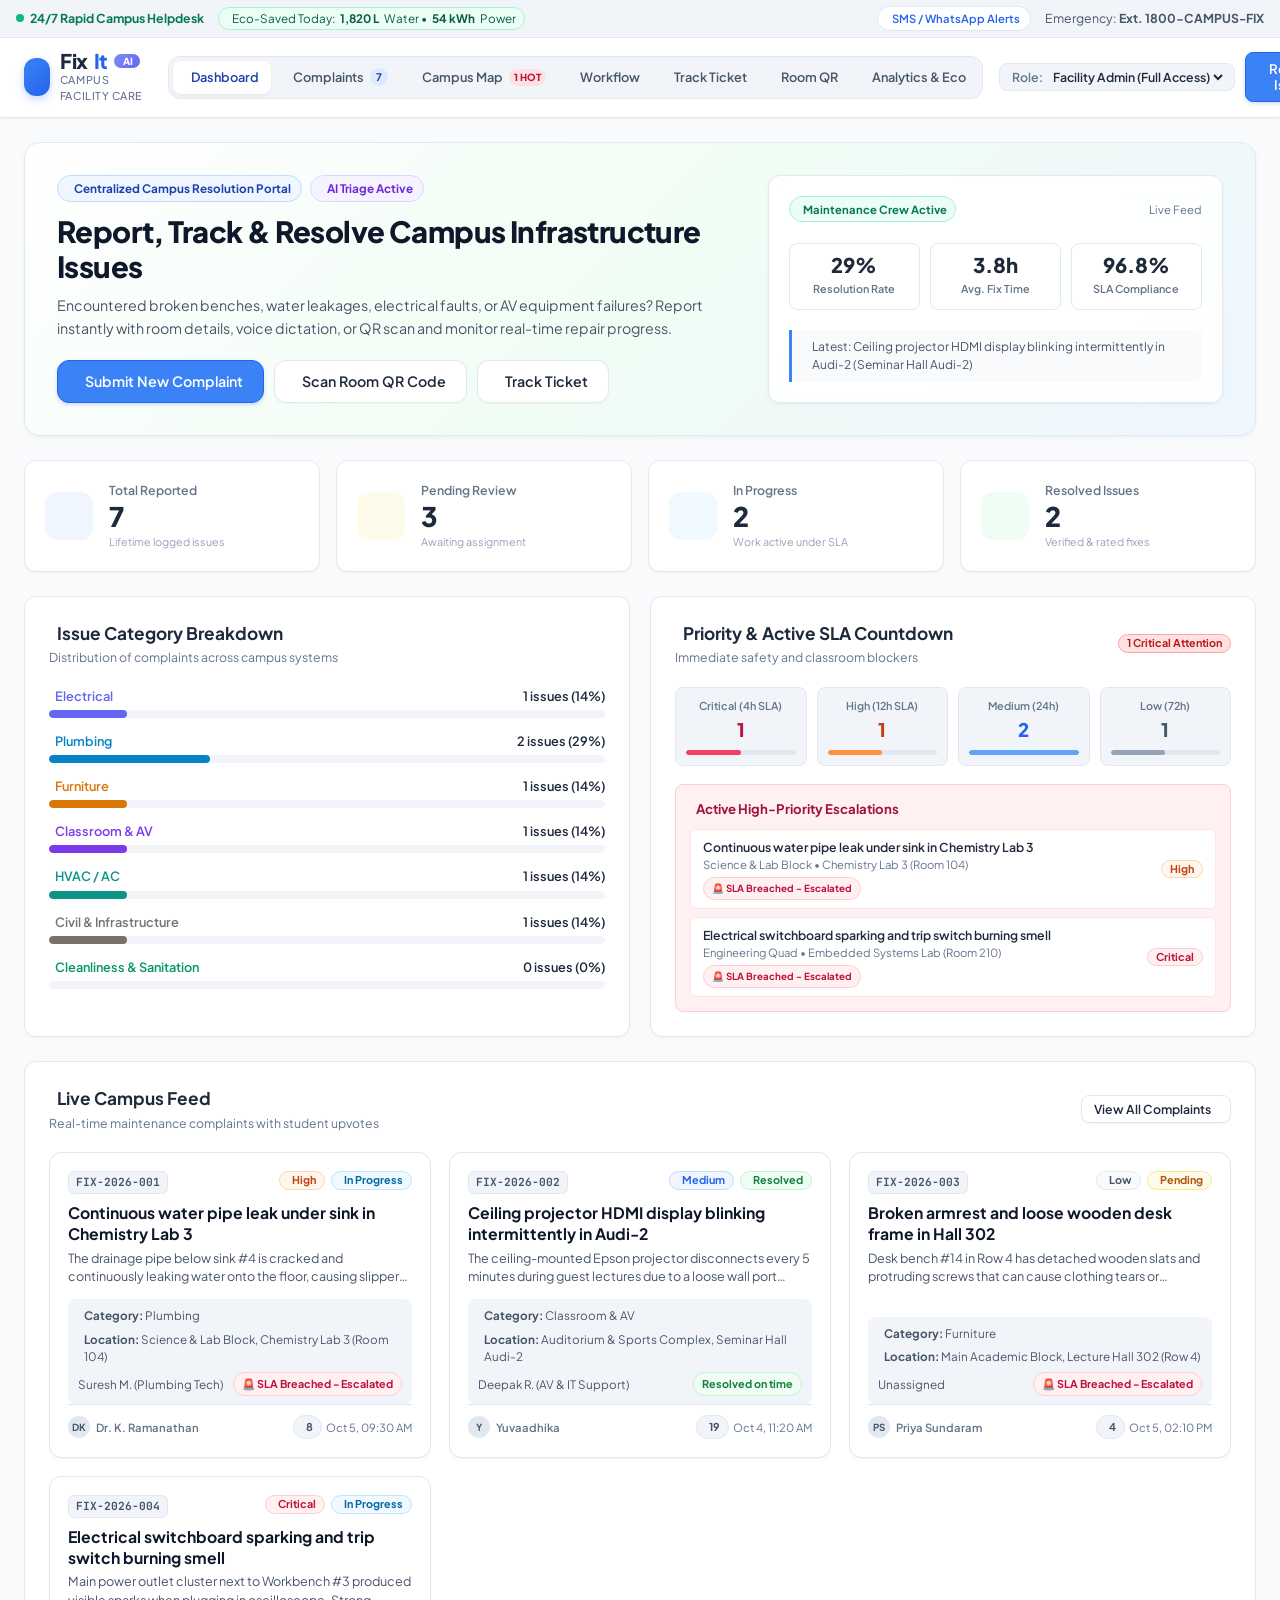
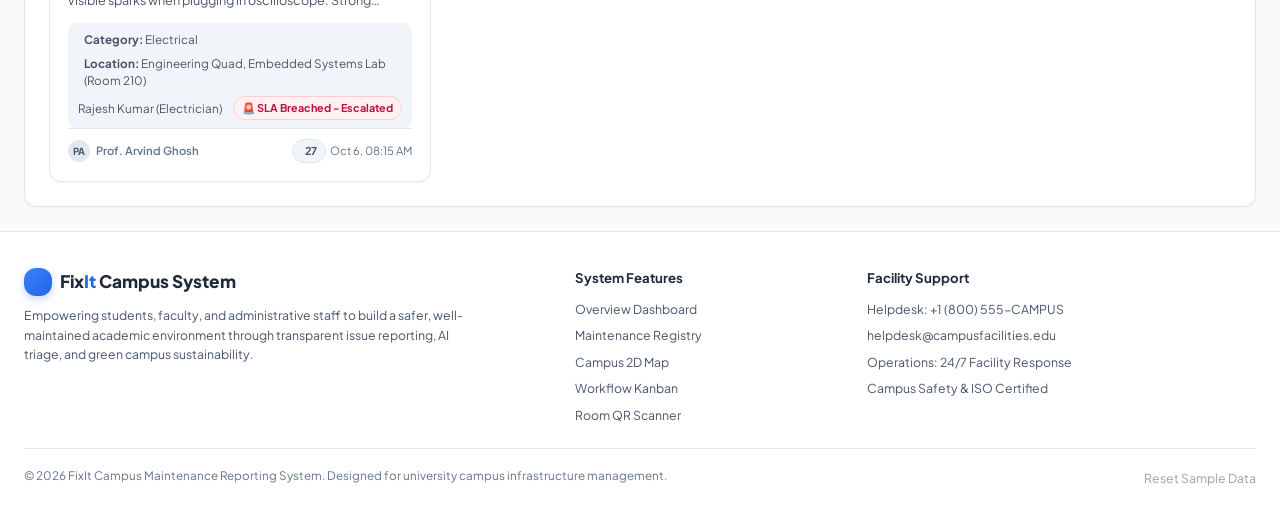
==== commit 594789bc: "Add AI Smart Triage, 2D Campus Map, Room QR Scanner, Voice Dictation, SLA Timers, Before-After Verif" ====
--- a/index.html
+++ b/index.html
@@ -3,16 +3,19 @@
 <head>
   <meta charset="UTF-8">
   <meta name="viewport" content="width=device-width, initial-scale=1.0">
-  <title>FixIt – Campus Maintenance Reporting & Resolution System</title>
-  <meta name="description" content="FixIt is a centralized campus maintenance reporting platform for students, faculty, and administration to report, track, prioritize, and resolve campus infrastructure issues in real-time.">
+  <title>FixIt – Campus Maintenance Reporting & AI Resolution System</title>
+  <meta name="description" content="FixIt is an innovative campus maintenance platform featuring AI Smart Triage, 2D Campus Heatmap, Room QR Code Scanner, Voice Dictation, SLA Timers, Before/After repair verification, and Green Campus Eco-metrics.">
   
   <!-- Google Fonts -->
   <link rel="preconnect" href="https://fonts.googleapis.com">
   <link rel="preconnect" href="https://fonts.gstatic.com" crossorigin>
-  <link href="https://fonts.googleapis.com/css2?family=Plus+Jakarta+Sans:wght@300;400;500;600;700;800&display=swap" rel="stylesheet">
+  <link href="https://fonts.googleapis.com/css2?family=Plus+Jakarta+Sans:wght@300;400;500;600;700;800&family=JetBrains+Mono:wght@500;700&display=swap" rel="stylesheet">
   
-  <!-- Phosphor Icons for modern, clean iconography -->
+  <!-- Phosphor Icons -->
   <script src="https://unpkg.com/@phosphor-icons/web"></script>
+  
+  <!-- QR Code Library for dynamic room sticker generation -->
+  <script src="https://cdnjs.cloudflare.com/ajax/libs/qrcodejs/1.0.0/qrcode.min.js"></script>
   
   <!-- Main Stylesheet -->
   <link rel="stylesheet" href="css/style.css">
@@ -22,9 +25,14 @@
   <!-- Top Announcement / Live Status Bar -->
   <aside class="top-announcement-bar" role="complementary" aria-label="System status notice">
     <div class="announcement-content">
-      <span class="live-indicator"><span class="pulse-dot"></span> 24/7 Campus Facility Helpdesk</span>
-      <span class="announcement-text">Average issue resolution time across campus: <strong>4.2 Hours</strong></span>
-      <span class="announcement-contact"><i class="ph ph-phone"></i> Emergency Facility Helpline: <strong>Ext. 1800-CAMPUS-FIX</strong></span>
+      <div class="announcement-left">
+        <span class="live-indicator"><span class="pulse-dot"></span> 24/7 Rapid Campus Helpdesk</span>
+        <span class="eco-ticker"><i class="ph-fill ph-plant"></i> Eco-Saved Today: <strong id="topEcoWater">1,820 L</strong> Water • <strong id="topEcoPower">46 kWh</strong> Power</span>
+      </div>
+      <div class="announcement-right">
+        <button class="top-pill-btn" id="openSmsSimulatorBtn"><i class="ph ph-chat-circle-dots"></i> SMS / WhatsApp Alerts</button>
+        <span class="announcement-contact"><i class="ph ph-phone"></i> Emergency: <strong>Ext. 1800-CAMPUS-FIX</strong></span>
+      </div>
     </div>
   </aside>
 
@@ -37,7 +45,7 @@
             <i class="ph-fill ph-wrench"></i>
           </div>
           <div class="brand-text">
-            <span class="brand-title">Fix<span class="brand-accent">It</span></span>
+            <span class="brand-title">Fix<span class="brand-accent">It</span> <span class="ai-badge-header"><i class="ph-bold ph-sparkle"></i> AI</span></span>
             <span class="brand-tagline">Campus Facility Care</span>
           </div>
         </a>
@@ -51,32 +59,41 @@
         </button>
         <button class="nav-link" data-target="complaintsView" id="navComplaints">
           <i class="ph ph-list-bullets"></i>
-          <span>All Complaints</span>
+          <span>Complaints</span>
           <span class="badge-count" id="totalComplaintsPill">0</span>
+        </button>
+        <button class="nav-link" data-target="mapView" id="navMap">
+          <i class="ph ph-map-trifold"></i>
+          <span>Campus Map</span>
+          <span class="badge-hot" id="activeAlertsBadge">Hot</span>
         </button>
         <button class="nav-link" data-target="kanbanView" id="navKanban">
           <i class="ph ph-kanban"></i>
-          <span>Workflow Board</span>
+          <span>Workflow</span>
         </button>
         <button class="nav-link" data-target="trackerView" id="navTracker">
           <i class="ph ph-magnifying-glass"></i>
           <span>Track Ticket</span>
         </button>
+        <button class="nav-link" data-target="qrView" id="navQr">
+          <i class="ph ph-qr-code"></i>
+          <span>Room QR</span>
+        </button>
         <button class="nav-link" data-target="analyticsView" id="navAnalytics">
           <i class="ph ph-chart-donut"></i>
-          <span>Analytics</span>
+          <span>Analytics & Eco</span>
         </button>
       </nav>
 
       <!-- User Role Selector & Action Buttons -->
       <div class="header-actions">
         <!-- Role Simulation Switcher -->
-        <div class="role-selector-wrapper" title="Switch between Student & Admin view to test role features">
+        <div class="role-selector-wrapper" title="Switch between Student, Admin & Technician modes">
           <label for="roleSwitch" class="role-label"><i class="ph ph-user-circle"></i> Role:</label>
           <select id="roleSwitch" class="role-select" aria-label="Switch User Mode">
             <option value="student">Student / Staff (Reporter)</option>
             <option value="admin" selected>Facility Admin (Full Access)</option>
-            <option value="technician">Technician / Maintenance</option>
+            <option value="technician">Technician / Crew</option>
           </select>
         </div>
 
@@ -101,14 +118,20 @@
         <button class="mobile-nav-link" data-target="complaintsView">
           <i class="ph ph-list-bullets"></i> All Complaints (<span id="mobileCount">0</span>)
         </button>
+        <button class="mobile-nav-link" data-target="mapView">
+          <i class="ph ph-map-trifold"></i> Interactive Campus Map
+        </button>
         <button class="mobile-nav-link" data-target="kanbanView">
-          <i class="ph ph-kanban"></i> Workflow Board
+          <i class="ph ph-kanban"></i> Workflow Kanban
         </button>
         <button class="mobile-nav-link" data-target="trackerView">
           <i class="ph ph-magnifying-glass"></i> Track Ticket
         </button>
+        <button class="mobile-nav-link" data-target="qrView">
+          <i class="ph ph-qr-code"></i> Room QR Code Center
+        </button>
         <button class="mobile-nav-link" data-target="analyticsView">
-          <i class="ph ph-chart-donut"></i> Analytics & Stats
+          <i class="ph ph-chart-donut"></i> Analytics & Green Impact
         </button>
       </div>
     </div>
@@ -123,16 +146,22 @@
       <!-- Welcome & Action Banner -->
       <div class="dashboard-hero">
         <div class="hero-text-content">
-          <span class="hero-chip"><i class="ph ph-buildings"></i> Centralized Campus Resolution Portal</span>
+          <div class="hero-chips-wrap">
+            <span class="hero-chip"><i class="ph ph-buildings"></i> Centralized Campus Resolution Portal</span>
+            <span class="hero-chip ai-chip"><i class="ph-fill ph-sparkle"></i> AI Triage Active</span>
+          </div>
           <h1 class="hero-title">Report, Track & Resolve Campus Infrastructure Issues</h1>
-          <p class="hero-subtitle">Encountered broken benches, water leakages, electrical faults, or AV equipment failures? Report instantly with room details and monitor repair progress in real time.</p>
+          <p class="hero-subtitle">Encountered broken benches, water leakages, electrical faults, or AV equipment failures? Report instantly with room details, voice dictation, or QR scan and monitor real-time repair progress.</p>
           
           <div class="hero-quick-actions">
             <button class="btn btn-primary btn-lg" id="heroReportBtn">
               <i class="ph-bold ph-plus"></i> Submit New Complaint
             </button>
+            <button class="btn btn-secondary btn-lg" id="heroScanQrBtn">
+              <i class="ph-bold ph-qr-code"></i> Scan Room QR Code
+            </button>
             <button class="btn btn-secondary btn-lg" id="heroTrackBtn">
-              <i class="ph-bold ph-crosshair"></i> Track Existing Ticket
+              <i class="ph-bold ph-crosshair"></i> Track Ticket
             </button>
           </div>
         </div>
@@ -140,8 +169,8 @@
         <div class="hero-status-widget">
           <div class="facility-status-card">
             <div class="card-status-header">
-              <span class="status-badge live"><i class="ph ph-check-circle"></i> Maintenance Crew On Duty</span>
-              <span class="time-stamp" id="currentTimeStamp">Live Campus Feed</span>
+              <span class="status-badge live"><i class="ph ph-check-circle"></i> Maintenance Crew Active</span>
+              <span class="time-stamp" id="currentTimeStamp">Live Feed</span>
             </div>
             <div class="status-metrics-row">
               <div class="metric-mini">
@@ -150,11 +179,11 @@
               </div>
               <div class="metric-mini">
                 <span class="metric-mini-value" id="heroAvgHours">3.8h</span>
-                <span class="metric-mini-label">Avg. Response Time</span>
+                <span class="metric-mini-label">Avg. Fix Time</span>
               </div>
               <div class="metric-mini">
-                <span class="metric-mini-value" id="heroActiveWorkers">14</span>
-                <span class="metric-mini-label">Active Technicians</span>
+                <span class="metric-mini-value" id="heroSlaCompliance">96.8%</span>
+                <span class="metric-mini-label">SLA Compliance</span>
               </div>
             </div>
             <div class="recent-highlight" id="heroLatestTicker">
@@ -185,7 +214,7 @@
           <div class="stat-details">
             <span class="stat-label">Pending Review</span>
             <h2 class="stat-value" id="statPending">0</h2>
-            <span class="stat-meta">Awaiting technician assignment</span>
+            <span class="stat-meta">Awaiting assignment</span>
           </div>
         </div>
 
@@ -196,7 +225,7 @@
           <div class="stat-details">
             <span class="stat-label">In Progress</span>
             <h2 class="stat-value" id="statInProgress">0</h2>
-            <span class="stat-meta">Work currently underway</span>
+            <span class="stat-meta">Work active under SLA</span>
           </div>
         </div>
 
@@ -207,7 +236,7 @@
           <div class="stat-details">
             <span class="stat-label">Resolved Issues</span>
             <h2 class="stat-value" id="statResolved">0</h2>
-            <span class="stat-meta">Successfully fixed & verified</span>
+            <span class="stat-meta">Verified & rated fixes</span>
           </div>
         </div>
       </div>
@@ -223,15 +252,15 @@
             </div>
           </div>
           <div class="category-bars-list" id="categoryBarsList">
-            <!-- Dynamic Category Rows Generated by JS -->
-          </div>
-        </div>
-
-        <!-- Priority & Urgent Attention -->
+            <!-- Dynamic Category Rows -->
+          </div>
+        </div>
+
+        <!-- Priority & Urgent Attention with SLA Timers -->
         <div class="panel-card">
           <div class="panel-header">
             <div>
-              <h3 class="panel-title"><i class="ph ph-warning-octagon"></i> Priority Distribution & Urgent Fixes</h3>
+              <h3 class="panel-title"><i class="ph ph-warning-octagon"></i> Priority & Active SLA Countdown</h3>
               <p class="panel-subtitle">Immediate safety and classroom blockers</p>
             </div>
             <span class="badge badge-danger" id="criticalCountBadge">0 Critical</span>
@@ -239,22 +268,22 @@
           <div class="priority-breakdown-wrapper">
             <div class="priority-meter-row">
               <div class="priority-meter-item critical">
-                <span class="label">Critical / Urgent</span>
+                <span class="label">Critical (4h SLA)</span>
                 <span class="count" id="countCritical">0</span>
                 <div class="meter-bar"><div class="fill" id="fillCritical"></div></div>
               </div>
               <div class="priority-meter-item high">
-                <span class="label">High Priority</span>
+                <span class="label">High (12h SLA)</span>
                 <span class="count" id="countHigh">0</span>
                 <div class="meter-bar"><div class="fill" id="fillHigh"></div></div>
               </div>
               <div class="priority-meter-item medium">
-                <span class="label">Medium</span>
+                <span class="label">Medium (24h)</span>
                 <span class="count" id="countMedium">0</span>
                 <div class="meter-bar"><div class="fill" id="fillMedium"></div></div>
               </div>
               <div class="priority-meter-item low">
-                <span class="label">Low / Routine</span>
+                <span class="label">Low (72h)</span>
                 <span class="count" id="countLow">0</span>
                 <div class="meter-bar"><div class="fill" id="fillLow"></div></div>
               </div>
@@ -274,8 +303,8 @@
       <div class="panel-card mt-lg">
         <div class="panel-header flex-wrap">
           <div>
-            <h3 class="panel-title"><i class="ph ph-clock-counter-clockwise"></i> Recently Reported Issues</h3>
-            <p class="panel-subtitle">Real-time stream of campus maintenance reports</p>
+            <h3 class="panel-title"><i class="ph ph-clock-counter-clockwise"></i> Live Campus Feed</h3>
+            <p class="panel-subtitle">Real-time maintenance complaints with student upvotes</p>
           </div>
           <div class="panel-header-actions">
             <button class="btn btn-secondary btn-sm" id="viewAllComplaintsBtn">
@@ -299,7 +328,7 @@
           <p class="page-subheading">Comprehensive repository of all reported infrastructure & maintenance tickets</p>
         </div>
         <div class="header-tools">
-          <button class="btn btn-secondary btn-sm" id="exportDataBtn" title="Export as CSV/JSON">
+          <button class="btn btn-secondary btn-sm" id="exportDataBtn" title="Export as CSV">
             <i class="ph ph-download-simple"></i> Export CSV
           </button>
           <button class="btn btn-secondary btn-sm" id="printReportBtn" title="Print friendly report">
@@ -315,7 +344,7 @@
       <div class="toolbar-panel">
         <div class="search-box-wrapper">
           <i class="ph ph-magnifying-glass search-icon"></i>
-          <input type="text" id="searchInput" class="search-input" placeholder="Search by Ticket ID, Title, Room, Building, or Submitter...">
+          <input type="text" id="searchInput" class="search-input" placeholder="Search by Ticket ID, Title, Room, Building, Submitter, or Keyword...">
           <button class="clear-search-btn" id="clearSearchBtn" aria-label="Clear Search">&times;</button>
         </div>
 
@@ -380,6 +409,7 @@
             <select id="sortBy" class="filter-select">
               <option value="newest">Newest First</option>
               <option value="oldest">Oldest First</option>
+              <option value="upvotes-desc">Most Upvoted (+1)</option>
               <option value="priority-desc">Priority: High to Low</option>
               <option value="priority-asc">Priority: Low to High</option>
             </select>
@@ -422,7 +452,8 @@
               <th>Category</th>
               <th>Priority</th>
               <th>Status</th>
-              <th>Reported By</th>
+              <th>SLA Status</th>
+              <th>Upvotes</th>
               <th>Date</th>
               <th>Actions</th>
             </tr>
@@ -443,7 +474,45 @@
     </section>
 
 
-    <!-- View 3: Interactive Kanban Workflow Board -->
+    <!-- View 3: Interactive 2D Campus Map & Zone Heatmap -->
+    <section id="mapView" class="app-view">
+      <div class="section-title-bar">
+        <div>
+          <h1 class="page-heading"><i class="ph-fill ph-map-pin"></i> Interactive Campus Facility Map</h1>
+          <p class="page-subheading">Click any building or block to inspect active maintenance tickets, priority heatzones, and report issues directly.</p>
+        </div>
+        <div class="map-legend">
+          <span class="legend-item"><span class="legend-dot red"></span> Critical Issues</span>
+          <span class="legend-item"><span class="legend-dot amber"></span> Active In Progress</span>
+          <span class="legend-item"><span class="legend-dot green"></span> All Clear</span>
+        </div>
+      </div>
+
+      <div class="campus-map-wrapper">
+        <div class="map-buildings-grid" id="campusMapGrid">
+          <!-- Interactive Building Cards injected by JS -->
+        </div>
+
+        <div class="map-selected-building-panel" id="mapSelectedBuildingPanel">
+          <div class="panel-header">
+            <div>
+              <span class="building-badge-pill" id="selectedBuildingBadge">Building Selected</span>
+              <h3 class="panel-title mt-xs" id="selectedBuildingTitle">Select a building on the map</h3>
+              <p class="panel-subtitle" id="selectedBuildingSubtitle">Click any zone above to view localized complaints</p>
+            </div>
+            <button class="btn btn-primary btn-sm" id="mapReportHereBtn" style="display: none;">
+              <i class="ph ph-plus"></i> Report Issue Here
+            </button>
+          </div>
+          <div class="building-complaints-list" id="buildingComplaintsList">
+            <!-- Injected by JS -->
+          </div>
+        </div>
+      </div>
+    </section>
+
+
+    <!-- View 4: Interactive Kanban Workflow Board -->
     <section id="kanbanView" class="app-view">
       <div class="section-title-bar">
         <div>
@@ -451,7 +520,7 @@
           <p class="page-subheading">Track issues through progressive operational stages: Pending, In Progress, and Resolved</p>
         </div>
         <div class="role-tip">
-          <i class="ph ph-info"></i> Tip: Use the action buttons on cards or the Quick Action menu to advance tickets.
+          <i class="ph ph-info"></i> Tip: Use the action buttons on cards to transition tickets through workflow.
         </div>
       </div>
 
@@ -489,7 +558,7 @@
           <div class="kanban-column-header header-resolved">
             <div class="col-title-wrap">
               <span class="status-indicator-dot dot-green"></span>
-              <h3>Resolved & Closed</h3>
+              <h3>Resolved & Verified</h3>
             </div>
             <span class="col-count" id="kanbanResolvedCount">0</span>
           </div>
@@ -501,14 +570,14 @@
     </section>
 
 
-    <!-- View 4: Track Complaint by Ticket ID -->
+    <!-- View 5: Track Complaint by Ticket ID -->
     <section id="trackerView" class="app-view">
       <div class="tracker-hero-card">
         <div class="tracker-icon-badge">
           <i class="ph-fill ph-crosshair"></i>
         </div>
         <h1 class="tracker-title">Live Campus Ticket Tracker</h1>
-        <p class="tracker-desc">Enter your unique complaint reference ID (e.g. <code>FIX-2026-001</code>) to inspect real-time resolution timeline, assigned technicians, and status updates.</p>
+        <p class="tracker-desc">Enter your unique complaint reference ID (e.g. <code>FIX-2026-001</code>) to inspect real-time resolution timeline, assigned technician contact, SLA countdown, and resolution proofs.</p>
 
         <form id="trackerSearchForm" class="tracker-form">
           <div class="tracker-input-group">
@@ -521,8 +590,8 @@
           <div class="tracker-quick-examples">
             <span>Quick sample test IDs:</span>
             <button type="button" class="sample-id-btn" data-id="FIX-2026-001">FIX-2026-001 (Plumbing)</button>
-            <button type="button" class="sample-id-btn" data-id="FIX-2026-002">FIX-2026-002 (Electrical)</button>
-            <button type="button" class="sample-id-btn" data-id="FIX-2026-003">FIX-2026-003 (Furniture)</button>
+            <button type="button" class="sample-id-btn" data-id="FIX-2026-002">FIX-2026-002 (AV Projector)</button>
+            <button type="button" class="sample-id-btn" data-id="FIX-2026-004">FIX-2026-004 (Electrical)</button>
           </div>
         </form>
       </div>
@@ -534,17 +603,141 @@
     </section>
 
 
-    <!-- View 5: Campus Resolution Analytics -->
+    <!-- View 6: Room QR Code Scanner & Generator -->
+    <section id="qrView" class="app-view">
+      <div class="section-title-bar">
+        <div>
+          <h1 class="page-heading"><i class="ph-fill ph-qr-code"></i> Room QR Code Center</h1>
+          <p class="page-subheading">Generate printable QR door stickers for university classrooms/labs or simulate scanning a room sticker.</p>
+        </div>
+      </div>
+
+      <div class="qr-center-grid">
+        <!-- Scan Simulation Panel -->
+        <div class="panel-card">
+          <div class="panel-header">
+            <div>
+              <h3 class="panel-title"><i class="ph ph-scan"></i> Instant Room QR Scanner</h3>
+              <p class="panel-subtitle">Students scan room stickers to auto-populate complaint location</p>
+            </div>
+          </div>
+          <div class="qr-scanner-box">
+            <div class="scanner-viewfinder">
+              <div class="scanner-laser"></div>
+              <i class="ph ph-qr-code scan-icon-bg"></i>
+            </div>
+            <p class="scanner-hint">Simulate scanning a classroom or laboratory QR sticker:</p>
+            <div class="quick-qr-presets">
+              <button class="btn btn-secondary btn-sm qr-scan-preset" data-building="Science & Lab Block" data-floor="1st Floor" data-room="Chemistry Lab 3 (Room 104)">
+                🧪 Scan Chemistry Lab 3
+              </button>
+              <button class="btn btn-secondary btn-sm qr-scan-preset" data-building="Engineering Quad" data-floor="2nd Floor" data-room="Embedded Systems Lab (Room 210)">
+                ⚡ Scan Embedded Lab 210
+              </button>
+              <button class="btn btn-secondary btn-sm qr-scan-preset" data-building="Main Academic Block" data-floor="3rd Floor" data-room="Lecture Hall 302">
+                🏛️ Scan Lecture Hall 302
+              </button>
+              <button class="btn btn-secondary btn-sm qr-scan-preset" data-building="Central Library" data-floor="2nd Floor" data-room="Digital Periodicals Section">
+                📚 Scan Digital Library
+              </button>
+            </div>
+          </div>
+        </div>
+
+        <!-- QR Sticker Generator Panel -->
+        <div class="panel-card">
+          <div class="panel-header">
+            <div>
+              <h3 class="panel-title"><i class="ph ph-printer"></i> Printable Room QR Code Generator</h3>
+              <p class="panel-subtitle">Facility Admin tool to generate stickers for every door</p>
+            </div>
+          </div>
+          <div class="qr-generator-form">
+            <div class="form-group">
+              <label for="qrGenBuilding" class="form-label">Select Building</label>
+              <select id="qrGenBuilding" class="form-select">
+                <option value="Main Academic Block">Main Academic Block</option>
+                <option value="Science & Lab Block">Science & Lab Block</option>
+                <option value="Central Library">Central Library</option>
+                <option value="Engineering Quad">Engineering Quad</option>
+                <option value="Hostel Block A">Hostel Block A</option>
+                <option value="Auditorium & Sports Complex">Auditorium & Sports Complex</option>
+              </select>
+            </div>
+            <div class="form-group mt-sm">
+              <label for="qrGenRoom" class="form-label">Room / Lab Name</label>
+              <input type="text" id="qrGenRoom" class="form-input" value="Computer Lab 4 (Room 205)" placeholder="e.g. Physics Lab 2">
+            </div>
+
+            <!-- Printable Sticker Preview -->
+            <div class="printable-qr-card mt-md" id="printableQrSticker">
+              <div class="qr-sticker-header">
+                <i class="ph-fill ph-wrench"></i>
+                <span>CAMPUS FIXIT • RAPID REPORT</span>
+              </div>
+              <div class="qr-sticker-body">
+                <div id="qrcodeContainer"></div>
+                <div class="qr-sticker-details">
+                  <h4 id="qrStickerRoom">Computer Lab 4 (Room 205)</h4>
+                  <p id="qrStickerBuilding">Main Academic Block</p>
+                  <span class="qr-scan-instruction">Scan with camera to report issue</span>
+                </div>
+              </div>
+            </div>
+
+            <div class="mt-md d-flex gap-sm justify-between">
+              <button class="btn btn-secondary btn-sm" id="printQrStickerBtn"><i class="ph ph-printer"></i> Print Sticker</button>
+              <button class="btn btn-primary btn-sm" id="testScanStickerBtn"><i class="ph ph-arrow-right"></i> Test Report with this Room</button>
+            </div>
+          </div>
+        </div>
+      </div>
+    </section>
+
+
+    <!-- View 7: Campus Resolution Analytics & Green Campus Sustainability -->
     <section id="analyticsView" class="app-view">
       <div class="section-title-bar">
         <div>
-          <h1 class="page-heading"><i class="ph ph-chart-line-up"></i> Campus Maintenance Statistics & Insights</h1>
-          <p class="page-subheading">Data metrics, department workload, and infrastructure resolution performance</p>
+          <h1 class="page-heading"><i class="ph ph-chart-line-up"></i> Campus Statistics & Green Impact</h1>
+          <p class="page-subheading">Data metrics, trade workload, and environmental sustainability savings</p>
+        </div>
+      </div>
+
+      <!-- Green Sustainability Highlights -->
+      <div class="sustainability-banner">
+        <div class="eco-banner-header">
+          <div class="d-flex align-center gap-sm">
+            <div class="eco-leaf-icon"><i class="ph-fill ph-plant"></i></div>
+            <div>
+              <h3 class="eco-title">Green Campus Sustainability & Eco-Impact Score</h3>
+              <p class="eco-sub">Environmental resources conserved through proactive rapid repairs</p>
+            </div>
+          </div>
+          <span class="eco-score-badge">🌱 96.4 / 100 Eco Score</span>
+        </div>
+        <div class="eco-metrics-grid">
+          <div class="eco-metric-card">
+            <span class="eco-val" id="ecoWaterSaved">1,820 L</span>
+            <span class="eco-lbl"><i class="ph-fill ph-drop"></i> Water Conserved (Fixed Leaks)</span>
+          </div>
+          <div class="eco-metric-card">
+            <span class="eco-val" id="ecoEnergySaved">46 kWh</span>
+            <span class="eco-lbl"><i class="ph-fill ph-lightning"></i> Power Saved (Fixed AC / Lights)</span>
+          </div>
+          <div class="eco-metric-card">
+            <span class="eco-val" id="ecoCostSaved">₹ 14,500</span>
+            <span class="eco-lbl"><i class="ph-fill ph-currency-inr"></i> Preventative Maintenance Value</span>
+          </div>
+          <div class="eco-metric-card">
+            <span class="eco-val" id="ecoRatingScore">⭐ 4.8 / 5</span>
+            <span class="eco-lbl"><i class="ph-fill ph-star"></i> Student Repair Satisfaction</span>
+          </div>
         </div>
       </div>
 
       <!-- Analytical Key Metrics -->
-      <div class="analytics-metrics-grid">
+      <div class="analytics-metrics-grid mt-lg">
         <div class="analytics-metric-card">
           <span class="label">Overall Resolution Rate</span>
           <div class="value-row">
@@ -564,12 +757,12 @@
         </div>
 
         <div class="analytics-metric-card">
-          <span class="label">Pending Action Queue</span>
+          <span class="label">Active SLA Compliance</span>
           <div class="value-row">
-            <h2 id="metricPendingBacklog">0</h2>
-            <span class="trend-badge warning" id="backlogBadge"><i class="ph ph-clock"></i> Active</span>
-          </div>
-          <p class="subtext">Tickets awaiting completion</p>
+            <h2 id="metricSlaCompliance">96.8%</h2>
+            <span class="trend-badge positive"><i class="ph ph-shield-check"></i> On Target</span>
+          </div>
+          <p class="subtext">Issues resolved within designated SLA window</p>
         </div>
 
         <div class="analytics-metric-card">
@@ -612,7 +805,8 @@
                   <th>Category</th>
                   <th>Logged</th>
                   <th>Resolved</th>
-                  <th>Resolution %</th>
+                  <th>SLA Rate</th>
+                  <th>Rating</th>
                 </tr>
               </thead>
               <tbody id="categoryStatsTableBody">
@@ -636,7 +830,7 @@
           </div>
           <span>Fix<span class="brand-accent">It</span> Campus System</span>
         </div>
-        <p class="footer-text">Empowering students, faculty, and administrative staff to build a safer, well-maintained academic environment through transparent issue reporting.</p>
+        <p class="footer-text">Empowering students, faculty, and administrative staff to build a safer, well-maintained academic environment through transparent issue reporting, AI triage, and green campus sustainability.</p>
       </div>
 
       <div class="footer-links-group">
@@ -644,8 +838,9 @@
         <ul>
           <li><a href="#dashboard" class="footer-nav-link" data-target="dashboardView">Overview Dashboard</a></li>
           <li><a href="#complaints" class="footer-nav-link" data-target="complaintsView">Maintenance Registry</a></li>
+          <li><a href="#map" class="footer-nav-link" data-target="mapView">Campus 2D Map</a></li>
           <li><a href="#kanban" class="footer-nav-link" data-target="kanbanView">Workflow Kanban</a></li>
-          <li><a href="#tracker" class="footer-nav-link" data-target="trackerView">Live Ticket Tracker</a></li>
+          <li><a href="#qr" class="footer-nav-link" data-target="qrView">Room QR Scanner</a></li>
         </ul>
       </div>
 
@@ -655,7 +850,7 @@
           <li><i class="ph ph-phone"></i> Helpdesk: +1 (800) 555-CAMPUS</li>
           <li><i class="ph ph-envelope"></i> helpdesk@campusfacilities.edu</li>
           <li><i class="ph ph-clock"></i> Operations: 24/7 Facility Response</li>
-          <li><i class="ph ph-shield-check"></i> Campus Safety Certified</li>
+          <li><i class="ph ph-shield-check"></i> Campus Safety & ISO Certified</li>
         </ul>
       </div>
     </div>
@@ -670,7 +865,7 @@
   </footer>
 
 
-  <!-- MODAL 1: Submit Complaint Modal -->
+  <!-- MODAL 1: Submit Complaint Modal with AI Triage & Voice Dictation -->
   <div class="modal-overlay" id="reportModal" role="dialog" aria-modal="true" aria-labelledby="reportModalTitle">
     <div class="modal-container">
       <div class="modal-header">
@@ -679,7 +874,7 @@
         </div>
         <div>
           <h2 class="modal-title" id="reportModalTitle">Submit Campus Maintenance Complaint</h2>
-          <p class="modal-subtitle">Fill in the issue details. Our facility crew will be assigned promptly.</p>
+          <p class="modal-subtitle">Fill in the defect details. Our AI Assistant auto-triages priority for rapid dispatch.</p>
         </div>
         <button class="modal-close-btn" id="closeReportModalBtn" aria-label="Close modal">&times;</button>
       </div>
@@ -691,6 +886,30 @@
           <div class="form-group full-width">
             <label for="issueTitle" class="form-label required">Issue Title / Summary</label>
             <input type="text" id="issueTitle" class="form-input" placeholder="e.g. Broken wooden chair in Room 204 or Water pipe leakage near chemistry lab" required maxlength="120">
+          </div>
+
+          <!-- Description with Voice Dictation Button -->
+          <div class="form-group full-width">
+            <div class="d-flex justify-between align-center">
+              <label for="issueDescription" class="form-label required">Detailed Problem Description</label>
+              <button type="button" class="voice-btn" id="voiceDictateBtn" title="Speak to dictate description">
+                <i class="ph-bold ph-microphone"></i> <span id="voiceBtnText">Voice Dictation</span>
+              </button>
+            </div>
+            <textarea id="issueDescription" class="form-textarea" rows="3" placeholder="Please describe the defect in detail (e.g. Sparks from switchboard, dripping pipe under sink, loose desk screw)..." required></textarea>
+          </div>
+
+          <!-- AI Smart Triage Suggestion Banner -->
+          <div class="ai-suggestion-box full-width" id="aiSuggestionBox" style="display: none;">
+            <div class="ai-box-header">
+              <span class="ai-box-title"><i class="ph-fill ph-sparkle"></i> AI Smart Triage Suggestion</span>
+              <button type="button" class="btn-ai-apply" id="applyAiSuggestionBtn">
+                <i class="ph-bold ph-check"></i> Apply Suggestion
+              </button>
+            </div>
+            <div class="ai-box-content" id="aiSuggestionContent">
+              <!-- Injected by NLP engine -->
+            </div>
           </div>
 
           <!-- Category Selection with Visual Cards -->
@@ -777,19 +996,13 @@
 
           <!-- Priority Level -->
           <div class="form-group">
-            <label for="issuePriority" class="form-label required">Priority Level</label>
+            <label for="issuePriority" class="form-label required">Priority Level (SLA Target)</label>
             <select id="issuePriority" class="form-select" required>
-              <option value="Low">Low – Routine maintenance (1-3 days)</option>
-              <option value="Medium" selected>Medium – Standard issue (within 24 hours)</option>
-              <option value="High">High – Affecting active classes / labs (4-8 hours)</option>
-              <option value="Critical">Critical – Immediate safety hazard / electrical risk</option>
+              <option value="Low">Low – Routine maintenance (72h SLA)</option>
+              <option value="Medium" selected>Medium – Standard issue (24h SLA)</option>
+              <option value="High">High – Affecting active classes / labs (12h SLA)</option>
+              <option value="Critical">Critical – Immediate safety hazard / hazard (4h SLA)</option>
             </select>
-          </div>
-
-          <!-- Description -->
-          <div class="form-group full-width">
-            <label for="issueDescription" class="form-label required">Detailed Problem Description</label>
-            <textarea id="issueDescription" class="form-textarea" rows="3" placeholder="Please describe the defect in detail (e.g. How long has it been broken? Is there any water spilling or sparking? Specific bench or fixture location?)" required></textarea>
           </div>
 
           <!-- Attachment / Image Upload Simulation -->
@@ -826,7 +1039,7 @@
           </div>
 
           <div class="form-group">
-            <label for="reporterPhone" class="form-label">Phone Number (Optional)</label>
+            <label for="reporterPhone" class="form-label">Phone Number (For SMS Updates)</label>
             <input type="tel" id="reporterPhone" class="form-input" placeholder="e.g. +91 9876543210">
           </div>
 
@@ -843,14 +1056,15 @@
   </div>
 
 
-  <!-- MODAL 2: Issue Details, Timeline & Status Update Modal -->
+  <!-- MODAL 2: Issue Details, SLA Timer, Before/After Slider & Feedback Modal -->
   <div class="modal-overlay" id="detailsModal" role="dialog" aria-modal="true" aria-labelledby="detailsModalTitle">
     <div class="modal-container modal-lg">
       <div class="modal-header">
-        <div class="d-flex align-center gap-sm">
+        <div class="d-flex align-center gap-sm flex-wrap">
           <span class="ticket-id-tag" id="modalTicketId">FIX-2026-000</span>
           <span class="badge" id="modalStatusBadge">Status</span>
           <span class="badge" id="modalPriorityBadge">Priority</span>
+          <span class="sla-badge" id="modalSlaBadge"><i class="ph ph-timer"></i> 2h 40m left</span>
         </div>
         <button class="modal-close-btn" id="closeDetailsModalBtn" aria-label="Close modal">&times;</button>
       </div>
@@ -858,7 +1072,12 @@
       <div class="modal-body-scroll">
         <!-- Main Title & Location Summary -->
         <div class="ticket-details-hero">
-          <h2 class="ticket-modal-title" id="modalTicketTitle">Issue Title</h2>
+          <div class="d-flex justify-between align-center flex-wrap gap-sm">
+            <h2 class="ticket-modal-title" id="modalTicketTitle">Issue Title</h2>
+            <button class="btn-upvote-action" id="modalUpvoteBtn" title="Confirm you are also affected by this issue">
+              <i class="ph-bold ph-thumbs-up"></i> <span id="modalUpvoteText">Affected Me Too (+1)</span>
+            </button>
+          </div>
           <div class="ticket-meta-pills">
             <span class="meta-pill"><i class="ph ph-tag"></i> <span id="modalCategory">Category</span></span>
             <span class="meta-pill"><i class="ph ph-buildings"></i> <span id="modalLocation">Building & Room</span></span>
@@ -871,27 +1090,46 @@
         <div class="stepper-card">
           <h4 class="subheading"><i class="ph ph-git-commit"></i> Resolution Lifecycle</h4>
           <div class="stepper-track" id="modalStepperTrack">
-            <!-- Dynamic steps generated by JS -->
-          </div>
-        </div>
-
-        <!-- Description & Attached Image Section -->
-        <div class="details-section-grid">
-          <div class="details-desc-box">
-            <h4 class="subheading"><i class="ph ph-text-align-left"></i> Problem Description</h4>
-            <p class="desc-text" id="modalDescription">Detailed text description of the issue...</p>
-            
-            <div class="reporter-box mt-md">
-              <span class="reporter-label"><i class="ph ph-identification-card"></i> Submitter Contact:</span>
-              <span id="modalReporterContact">Yuvaadhika (Roll: 21CS108) • student@campus.edu</span>
-            </div>
-          </div>
-
-          <div class="details-photo-box" id="modalPhotoContainer">
-            <h4 class="subheading"><i class="ph ph-image"></i> Attached Photo Evidence</h4>
-            <div class="modal-photo-preview">
-              <img id="modalPhotoImg" src="" alt="Issue evidence">
-            </div>
+            <!-- Dynamic steps -->
+          </div>
+        </div>
+
+        <!-- Before & After Repair Comparison Section (For Resolved or In-Progress Tickets) -->
+        <div class="before-after-card" id="modalBeforeAfterCard">
+          <h4 class="subheading"><i class="ph ph-split-vertical"></i> Repair Verification (Before vs After)</h4>
+          <div class="comparison-grid">
+            <div class="comparison-box">
+              <span class="comparison-label before">Before Repair (Reported)</span>
+              <img id="modalBeforeImg" src="" alt="Before repair defect">
+            </div>
+            <div class="comparison-box" id="modalAfterBox">
+              <span class="comparison-label after">After Resolution (Fixed)</span>
+              <img id="modalAfterImg" src="" alt="After repair verification">
+            </div>
+          </div>
+        </div>
+
+        <!-- Problem Description & Submitter Info -->
+        <div class="details-desc-box">
+          <h4 class="subheading"><i class="ph ph-text-align-left"></i> Problem Description</h4>
+          <p class="desc-text" id="modalDescription">Detailed text description of the issue...</p>
+          
+          <div class="reporter-box mt-md">
+            <span class="reporter-label"><i class="ph ph-identification-card"></i> Submitter Contact:</span>
+            <span id="modalReporterContact">Yuvaadhika (Roll: 21CS108) • student@campus.edu</span>
+          </div>
+        </div>
+
+        <!-- Student Feedback & Star Rating Section (Visible for Resolved tickets) -->
+        <div class="rating-feedback-card" id="modalRatingSection" style="display: none;">
+          <h4 class="subheading"><i class="ph-fill ph-star"></i> Student Satisfaction & Resolution Rating</h4>
+          <div class="star-rating-row" id="starRatingGroup">
+            <button type="button" class="star-btn" data-rating="1">★</button>
+            <button type="button" class="star-btn" data-rating="2">★</button>
+            <button type="button" class="star-btn" data-rating="3">★</button>
+            <button type="button" class="star-btn" data-rating="4">★</button>
+            <button type="button" class="star-btn" data-rating="5">★</button>
+            <span class="rating-label-text" id="ratingScoreText">Rate the repair quality</span>
           </div>
         </div>
 
@@ -914,10 +1152,10 @@
             <div class="form-group">
               <label for="updatePrioritySelect" class="form-label">Reassign Priority</label>
               <select id="updatePrioritySelect" class="form-select">
-                <option value="Low">Low</option>
-                <option value="Medium">Medium</option>
-                <option value="High">High</option>
-                <option value="Critical">Critical</option>
+                <option value="Low">Low (72h SLA)</option>
+                <option value="Medium">Medium (24h SLA)</option>
+                <option value="High">High (12h SLA)</option>
+                <option value="Critical">Critical (4h SLA)</option>
               </select>
             </div>
 
@@ -937,7 +1175,7 @@
           <div class="form-group mt-sm">
             <label for="resolutionNoteInput" class="form-label">Add Maintenance Log / Work Note</label>
             <div class="input-with-button">
-              <input type="text" id="resolutionNoteInput" class="form-input" placeholder="e.g. Technician inspected fixture; replacement capacitor ordered / fixed today at 2 PM">
+              <input type="text" id="resolutionNoteInput" class="form-input" placeholder="e.g. Replaced faulty circuit breaker / PVC joint sealed. Working tested.">
               <button type="button" class="btn btn-primary btn-sm" id="applyStatusUpdateBtn">
                 <i class="ph-bold ph-check"></i> Save Updates
               </button>
@@ -949,7 +1187,7 @@
         <div class="timeline-section">
           <h4 class="subheading"><i class="ph ph-clock-counter-clockwise"></i> Activity & Resolution Timeline</h4>
           <div class="timeline-list" id="modalTimelineList">
-            <!-- Timeline items generated by JS -->
+            <!-- Timeline items -->
           </div>
         </div>
 
@@ -960,6 +1198,28 @@
         <button type="button" class="btn btn-danger-outline" id="deleteComplaintBtn" title="Delete complaint">
           <i class="ph ph-trash"></i> Delete Ticket
         </button>
+      </div>
+    </div>
+  </div>
+
+
+  <!-- MODAL 3: Live SMS / WhatsApp Alert Notification Drawer Simulator -->
+  <div class="modal-overlay" id="smsModal" role="dialog" aria-modal="true">
+    <div class="modal-container modal-sm">
+      <div class="modal-header">
+        <div class="d-flex align-center gap-sm">
+          <div class="modal-header-icon" style="background: #ecfdf5; color: #059669;">
+            <i class="ph-fill ph-whatsapp-logo"></i>
+          </div>
+          <div>
+            <h3 class="modal-title" style="font-size: 1.1rem;">Instant Alert Simulator</h3>
+            <p class="modal-subtitle">Real-time SMS & WhatsApp alerts dispatched</p>
+          </div>
+        </div>
+        <button class="modal-close-btn" id="closeSmsModalBtn">&times;</button>
+      </div>
+      <div class="modal-body-scroll" id="smsFeedList">
+        <!-- Live phone message cards injected by JS -->
       </div>
     </div>
   </div>
--- a/css/style.css
+++ b/css/style.css
@@ -1,7 +1,6 @@
 /* ==========================================================================
-   FixIt – Campus Maintenance Reporting & Resolution System
-   Design System & Stylesheet
-   Palette: Mild, soothing, modern pastel color system
+   FixIt – Campus Maintenance Reporting & AI Resolution System
+   Design System & Stylesheet (Mild Pastel + Innovative Features)
    ========================================================================== */
 
 /* --- CSS Variables / Design Tokens --- */
@@ -20,7 +19,7 @@
   --text-muted: #64748b;
   --text-light: #94a3b8;
 
-  /* Mild Brand Colors (Soft Slate & Calming Blue) */
+  /* Mild Brand Colors */
   --primary-50: #eff6ff;
   --primary-100: #dbeafe;
   --primary-200: #bfdbfe;
@@ -28,20 +27,17 @@
   --primary-600: #2563eb;
   --primary-700: #1d4ed8;
 
-  /* Mild Status Tones (Soft Pastels) */
-  /* Pending - Soft Amber */
+  /* Mild Status Tones */
   --status-pending-bg: #fffbeb;
   --status-pending-text: #b45309;
   --status-pending-border: #fde68a;
   --status-pending-dot: #f59e0b;
 
-  /* In Progress - Soft Sky / Cyan */
   --status-progress-bg: #f0f9ff;
   --status-progress-text: #0369a1;
   --status-progress-border: #bae6fd;
   --status-progress-dot: #0284c7;
 
-  /* Resolved - Soft Mint / Sage */
   --status-resolved-bg: #f0fdf4;
   --status-resolved-text: #15803d;
   --status-resolved-border: #bbf7d0;
@@ -148,7 +144,7 @@
 }
 
 .announcement-content {
-  max-width: 1280px;
+  max-width: 1320px;
   margin: 0 auto;
   display: flex;
   align-items: center;
@@ -157,11 +153,18 @@
   flex-wrap: wrap;
 }
 
+.announcement-left, .announcement-right {
+  display: flex;
+  align-items: center;
+  gap: 14px;
+  flex-wrap: wrap;
+}
+
 .live-indicator {
   display: inline-flex;
   align-items: center;
   gap: 6px;
-  font-weight: 600;
+  font-weight: 700;
   color: #047857;
 }
 
@@ -172,6 +175,38 @@
   background-color: #10b981;
   box-shadow: 0 0 0 0 rgba(16, 185, 129, 0.7);
   animation: pulseGreen 2s infinite;
+}
+
+.eco-ticker {
+  font-size: 0.78rem;
+  color: #065f46;
+  background: #ecfdf5;
+  border: 1px solid #a7f3d0;
+  padding: 2px 8px;
+  border-radius: var(--radius-full);
+  display: inline-flex;
+  align-items: center;
+  gap: 5px;
+}
+
+.top-pill-btn {
+  background: #ffffff;
+  border: 1px solid var(--border-subtle);
+  border-radius: var(--radius-full);
+  padding: 3px 10px;
+  font-size: 0.75rem;
+  font-weight: 600;
+  color: #2563eb;
+  cursor: pointer;
+  display: inline-flex;
+  align-items: center;
+  gap: 4px;
+  transition: var(--transition-fast);
+}
+
+.top-pill-btn:hover {
+  background: #eff6ff;
+  border-color: #93c5fd;
 }
 
 @keyframes pulseGreen {
@@ -192,7 +227,7 @@
 }
 
 .header-container {
-  max-width: 1280px;
+  max-width: 1320px;
   margin: 0 auto;
   padding: 12px 24px;
   display: flex;
@@ -237,10 +272,26 @@
   letter-spacing: -0.02em;
   color: var(--text-primary);
   line-height: 1.1;
+  display: flex;
+  align-items: center;
+  gap: 6px;
 }
 
 .brand-accent {
   color: #2563eb;
+}
+
+.ai-badge-header {
+  font-size: 0.65rem;
+  font-weight: 800;
+  background: linear-gradient(135deg, #818cf8, #6366f1);
+  color: #ffffff;
+  padding: 2px 6px;
+  border-radius: var(--radius-full);
+  display: inline-flex;
+  align-items: center;
+  gap: 3px;
+  letter-spacing: 0.04em;
 }
 
 .brand-tagline {
@@ -255,7 +306,7 @@
 .main-nav {
   display: flex;
   align-items: center;
-  gap: 6px;
+  gap: 4px;
   background: var(--bg-surface-subtle);
   padding: 4px;
   border-radius: var(--radius-md);
@@ -266,11 +317,11 @@
   display: inline-flex;
   align-items: center;
   gap: 6px;
-  padding: 7px 14px;
+  padding: 7px 12px;
   border-radius: var(--radius-sm);
   background: transparent;
   border: none;
-  font-size: 0.88rem;
+  font-size: 0.85rem;
   font-weight: 600;
   color: var(--text-secondary);
   cursor: pointer;
@@ -292,17 +343,27 @@
 .badge-count {
   background: #dbeafe;
   color: #1e40af;
-  font-size: 0.72rem;
-  padding: 2px 6px;
+  font-size: 0.7rem;
+  padding: 1px 6px;
   border-radius: var(--radius-full);
   font-weight: 700;
+}
+
+.badge-hot {
+  background: #fee2e2;
+  color: #be123c;
+  font-size: 0.65rem;
+  padding: 1px 5px;
+  border-radius: var(--radius-full);
+  font-weight: 800;
+  text-transform: uppercase;
 }
 
 /* Header Actions */
 .header-actions {
   display: flex;
   align-items: center;
-  gap: 12px;
+  gap: 10px;
 }
 
 .role-selector-wrapper {
@@ -463,14 +524,14 @@
 }
 
 .btn-lg {
-  padding: 12px 22px;
+  padding: 12px 20px;
   font-size: 0.95rem;
   border-radius: var(--radius-md);
 }
 
 /* --- Main Layout Container --- */
 .main-container {
-  max-width: 1280px;
+  max-width: 1320px;
   width: 100%;
   margin: 0 auto;
   padding: 24px;
@@ -506,6 +567,13 @@
   overflow: hidden;
 }
 
+.hero-chips-wrap {
+  display: flex;
+  gap: 8px;
+  flex-wrap: wrap;
+  margin-bottom: 12px;
+}
+
 .hero-chip {
   display: inline-flex;
   align-items: center;
@@ -517,7 +585,12 @@
   border-radius: var(--radius-full);
   font-size: 0.78rem;
   font-weight: 700;
-  margin-bottom: 12px;
+}
+
+.hero-chip.ai-chip {
+  background: #f5f3ff;
+  border-color: #ddd6fe;
+  color: #6d28d9;
 }
 
 .hero-title {
@@ -534,17 +607,17 @@
   color: var(--text-secondary);
   line-height: 1.6;
   margin-bottom: 20px;
-  max-width: 90%;
+  max-width: 95%;
 }
 
 .hero-quick-actions {
   display: flex;
-  gap: 12px;
+  gap: 10px;
   flex-wrap: wrap;
 }
 
 .facility-status-card {
-  background: rgba(255, 255, 255, 0.85);
+  background: rgba(255, 255, 255, 0.88);
   backdrop-filter: blur(8px);
   border: 1px solid var(--border-subtle);
   border-radius: var(--radius-md);
@@ -1050,7 +1123,7 @@
 /* --- Complaints Grid Container & Card System --- */
 .complaints-grid-container {
   display: grid;
-  grid-template-columns: repeat(auto-fill, minmax(340px, 1fr));
+  grid-template-columns: repeat(auto-fill, minmax(350px, 1fr));
   gap: 18px;
 }
 
@@ -1083,7 +1156,7 @@
 }
 
 .ticket-id-tag {
-  font-family: monospace;
+  font-family: 'JetBrains Mono', monospace;
   font-size: 0.75rem;
   font-weight: 700;
   background: #f1f5f9;
@@ -1175,13 +1248,49 @@
   font-weight: 700;
 }
 
-.card-action-btns {
-  display: flex;
+/* Upvote Button Pill */
+.btn-upvote {
+  background: #f1f5f9;
+  border: 1px solid #e2e8f0;
+  border-radius: var(--radius-full);
+  padding: 3px 8px;
+  font-size: 0.72rem;
+  font-weight: 700;
+  color: #475569;
+  cursor: pointer;
+  display: inline-flex;
+  align-items: center;
+  gap: 4px;
+  transition: var(--transition-fast);
+}
+
+.btn-upvote:hover, .btn-upvote.upvoted {
+  background: #eff6ff;
+  border-color: #93c5fd;
+  color: #1d4ed8;
+}
+
+.btn-upvote-action {
+  background: #eff6ff;
+  border: 1px solid #bfdbfe;
+  color: #1d4ed8;
+  font-size: 0.82rem;
+  font-weight: 700;
+  padding: 6px 12px;
+  border-radius: var(--radius-sm);
+  cursor: pointer;
+  display: inline-flex;
+  align-items: center;
   gap: 6px;
-}
-
-/* --- Badges System (Mild Pastel Style) --- */
-.badge {
+  transition: var(--transition-fast);
+}
+
+.btn-upvote-action:hover {
+  background: #dbeafe;
+}
+
+/* SLA Status Pill */
+.sla-badge {
   display: inline-flex;
   align-items: center;
   gap: 4px;
@@ -1189,11 +1298,48 @@
   border-radius: var(--radius-full);
   font-size: 0.72rem;
   font-weight: 700;
+  background: #f1f5f9;
+  color: #475569;
+  border: 1px solid #cbd5e1;
+}
+
+.sla-badge.on-track {
+  background: #f0fdf4;
+  color: #15803d;
+  border-color: #bbf7d0;
+}
+
+.sla-badge.warning {
+  background: #fffbeb;
+  color: #b45309;
+  border-color: #fde68a;
+}
+
+.sla-badge.breached {
+  background: #fff1f2;
+  color: #be123c;
+  border-color: #fecdd3;
+  animation: pulseSla 2s infinite;
+}
+
+@keyframes pulseSla {
+  0%, 100% { opacity: 1; }
+  50% { opacity: 0.6; }
+}
+
+/* --- Badges System --- */
+.badge {
+  display: inline-flex;
+  align-items: center;
+  gap: 4px;
+  padding: 3px 8px;
+  border-radius: var(--radius-full);
+  font-size: 0.72rem;
+  font-weight: 700;
   line-height: 1;
   white-space: nowrap;
 }
 
-/* Status Badges */
 .badge-pending {
   background-color: var(--status-pending-bg);
   color: var(--status-pending-text);
@@ -1212,7 +1358,6 @@
   border: 1px solid var(--status-resolved-border);
 }
 
-/* Priority Badges */
 .badge-prio-low {
   background-color: var(--prio-low-bg);
   color: var(--prio-low-text);
@@ -1243,7 +1388,7 @@
   border: 1px solid #fca5a5;
 }
 
-/* --- Complaints Table View --- */
+/* --- Data Table --- */
 .complaints-table-container {
   background: var(--bg-surface);
   border: 1px solid var(--border-subtle);
@@ -1297,6 +1442,160 @@
 .table-loc-text {
   font-size: 0.75rem;
   color: var(--text-muted);
+}
+
+/* --- Interactive Campus 2D Map & Zone Heatmap --- */
+.map-legend {
+  display: flex;
+  align-items: center;
+  gap: 16px;
+  font-size: 0.78rem;
+  color: var(--text-secondary);
+}
+
+.legend-item {
+  display: inline-flex;
+  align-items: center;
+  gap: 6px;
+  font-weight: 600;
+}
+
+.legend-dot {
+  width: 10px;
+  height: 10px;
+  border-radius: 50%;
+}
+
+.legend-dot.red { background: #f43f5e; box-shadow: 0 0 8px rgba(244, 63, 94, 0.4); }
+.legend-dot.amber { background: #f59e0b; }
+.legend-dot.green { background: #10b981; }
+
+.campus-map-wrapper {
+  display: grid;
+  grid-template-columns: 1.2fr 1fr;
+  gap: 20px;
+}
+
+.map-buildings-grid {
+  display: grid;
+  grid-template-columns: repeat(2, 1fr);
+  gap: 16px;
+}
+
+.campus-building-tile {
+  background: var(--bg-surface);
+  border: 2px solid var(--border-subtle);
+  border-radius: var(--radius-md);
+  padding: 16px;
+  cursor: pointer;
+  transition: var(--transition-normal);
+  display: flex;
+  flex-direction: column;
+  justify-content: space-between;
+  gap: 12px;
+  position: relative;
+}
+
+.campus-building-tile:hover {
+  border-color: #3b82f6;
+  transform: translateY(-2px);
+  box-shadow: var(--shadow-md);
+}
+
+.campus-building-tile.active-selected {
+  border-color: #2563eb;
+  background: #f8fafc;
+  box-shadow: 0 0 0 3px rgba(37, 99, 235, 0.15);
+}
+
+.campus-building-tile.heat-critical {
+  border-color: #fecdd3;
+  background: linear-gradient(135deg, #ffffff 0%, #fff1f2 100%);
+}
+
+.tile-top {
+  display: flex;
+  justify-content: space-between;
+  align-items: flex-start;
+}
+
+.building-icon-wrap {
+  width: 36px;
+  height: 36px;
+  border-radius: var(--radius-sm);
+  background: #eff6ff;
+  color: #2563eb;
+  display: flex;
+  align-items: center;
+  justify-content: center;
+  font-size: 1.2rem;
+}
+
+.building-heat-dot {
+  width: 10px;
+  height: 10px;
+  border-radius: 50%;
+}
+
+.building-name {
+  font-size: 0.95rem;
+  font-weight: 700;
+  color: var(--text-primary);
+  line-height: 1.25;
+}
+
+.building-stats-strip {
+  display: flex;
+  justify-content: space-between;
+  font-size: 0.75rem;
+  color: var(--text-muted);
+  border-top: 1px dashed var(--border-subtle);
+  padding-top: 8px;
+}
+
+.map-selected-building-panel {
+  background: var(--bg-surface);
+  border: 1px solid var(--border-subtle);
+  border-radius: var(--radius-md);
+  padding: 20px;
+  box-shadow: var(--shadow-xs);
+  display: flex;
+  flex-direction: column;
+}
+
+.building-badge-pill {
+  font-size: 0.72rem;
+  font-weight: 700;
+  color: #2563eb;
+  background: #eff6ff;
+  padding: 2px 8px;
+  border-radius: var(--radius-full);
+}
+
+.building-complaints-list {
+  display: flex;
+  flex-direction: column;
+  gap: 10px;
+  margin-top: 12px;
+  max-height: 480px;
+  overflow-y: auto;
+}
+
+.building-complaint-mini {
+  background: var(--bg-surface-subtle);
+  border: 1px solid var(--border-subtle);
+  border-radius: var(--radius-sm);
+  padding: 10px 12px;
+  display: flex;
+  justify-content: space-between;
+  align-items: center;
+  cursor: pointer;
+  transition: var(--transition-fast);
+}
+
+.building-complaint-mini:hover {
+  background: #ffffff;
+  border-color: #cbd5e1;
 }
 
 /* --- Kanban Workflow View --- */
@@ -1421,7 +1720,7 @@
   border-radius: var(--radius-lg);
   padding: 40px;
   text-align: center;
-  max-width: 780px;
+  max-width: 820px;
   margin: 0 auto 30px;
   box-shadow: var(--shadow-sm);
 }
@@ -1521,11 +1820,214 @@
 }
 
 .tracker-results-area {
-  max-width: 820px;
+  max-width: 860px;
   margin: 0 auto;
 }
 
-/* --- Analytics View --- */
+/* --- QR Code Center View --- */
+.qr-center-grid {
+  display: grid;
+  grid-template-columns: 1fr 1fr;
+  gap: 20px;
+}
+
+.qr-scanner-box {
+  text-align: center;
+  padding: 20px;
+}
+
+.scanner-viewfinder {
+  width: 180px;
+  height: 180px;
+  border: 3px solid #3b82f6;
+  border-radius: var(--radius-md);
+  margin: 0 auto 16px;
+  position: relative;
+  display: flex;
+  align-items: center;
+  justify-content: center;
+  background: #f8fafc;
+  overflow: hidden;
+}
+
+.scanner-laser {
+  position: absolute;
+  top: 0;
+  left: 0;
+  right: 0;
+  height: 2px;
+  background: #f43f5e;
+  box-shadow: 0 0 8px #f43f5e;
+  animation: scanLaser 2s infinite ease-in-out;
+}
+
+@keyframes scanLaser {
+  0% { top: 5%; }
+  50% { top: 95%; }
+  100% { top: 5%; }
+}
+
+.scan-icon-bg {
+  font-size: 5rem;
+  color: #cbd5e1;
+}
+
+.scanner-hint {
+  font-size: 0.85rem;
+  color: var(--text-muted);
+  margin-bottom: 14px;
+}
+
+.quick-qr-presets {
+  display: flex;
+  flex-direction: column;
+  gap: 8px;
+}
+
+.qr-scan-preset {
+  width: 100%;
+  text-align: left;
+  justify-content: flex-start;
+}
+
+/* Printable QR Sticker */
+.printable-qr-card {
+  background: #ffffff;
+  border: 2px solid #0f172a;
+  border-radius: var(--radius-sm);
+  padding: 16px;
+  box-shadow: var(--shadow-sm);
+}
+
+.qr-sticker-header {
+  display: flex;
+  align-items: center;
+  gap: 6px;
+  font-size: 0.75rem;
+  font-weight: 800;
+  color: #0f172a;
+  border-bottom: 2px solid #0f172a;
+  padding-bottom: 8px;
+  margin-bottom: 12px;
+  text-transform: uppercase;
+  letter-spacing: 0.05em;
+}
+
+.qr-sticker-body {
+  display: flex;
+  align-items: center;
+  gap: 16px;
+}
+
+#qrcodeContainer img {
+  border: 1px solid #cbd5e1;
+  padding: 4px;
+  border-radius: var(--radius-xs);
+}
+
+.qr-sticker-details h4 {
+  font-size: 1.05rem;
+  font-weight: 800;
+  color: #0f172a;
+}
+
+.qr-sticker-details p {
+  font-size: 0.82rem;
+  color: var(--text-muted);
+}
+
+.qr-scan-instruction {
+  display: inline-block;
+  font-size: 0.72rem;
+  background: #f1f5f9;
+  padding: 2px 6px;
+  border-radius: var(--radius-xs);
+  margin-top: 6px;
+  font-weight: 600;
+}
+
+/* --- Green Campus Sustainability Banner --- */
+.sustainability-banner {
+  background: linear-gradient(135deg, #ecfdf5 0%, #f0fdf4 100%);
+  border: 1px solid #a7f3d0;
+  border-radius: var(--radius-md);
+  padding: 24px;
+  box-shadow: var(--shadow-xs);
+}
+
+.eco-banner-header {
+  display: flex;
+  justify-content: space-between;
+  align-items: center;
+  margin-bottom: 20px;
+  flex-wrap: wrap;
+  gap: 12px;
+}
+
+.eco-leaf-icon {
+  width: 42px;
+  height: 42px;
+  border-radius: 50%;
+  background: #d1fae5;
+  color: #059669;
+  display: flex;
+  align-items: center;
+  justify-content: center;
+  font-size: 1.4rem;
+}
+
+.eco-title {
+  font-size: 1.15rem;
+  font-weight: 800;
+  color: #064e3b;
+}
+
+.eco-sub {
+  font-size: 0.82rem;
+  color: #047857;
+}
+
+.eco-score-badge {
+  background: #059669;
+  color: #ffffff;
+  font-size: 0.82rem;
+  font-weight: 800;
+  padding: 4px 12px;
+  border-radius: var(--radius-full);
+}
+
+.eco-metrics-grid {
+  display: grid;
+  grid-template-columns: repeat(4, 1fr);
+  gap: 12px;
+}
+
+.eco-metric-card {
+  background: #ffffff;
+  border: 1px solid #a7f3d0;
+  border-radius: var(--radius-sm);
+  padding: 14px 16px;
+  display: flex;
+  flex-direction: column;
+  gap: 2px;
+}
+
+.eco-val {
+  font-size: 1.35rem;
+  font-weight: 800;
+  color: #065f46;
+}
+
+.eco-lbl {
+  font-size: 0.75rem;
+  color: #047857;
+  font-weight: 600;
+  display: flex;
+  align-items: center;
+  gap: 4px;
+}
+
+/* Analytics standard metrics */
 .analytics-metrics-grid {
   display: grid;
   grid-template-columns: repeat(4, 1fr);
@@ -1696,9 +2198,8 @@
   overflow: hidden;
 }
 
-.modal-container.modal-lg {
-  max-width: 780px;
-}
+.modal-container.modal-lg { max-width: 820px; }
+.modal-container.modal-sm { max-width: 440px; }
 
 .modal-header {
   padding: 18px 24px;
@@ -1773,6 +2274,88 @@
   justify-content: flex-end;
   align-items: center;
   gap: 10px;
+}
+
+/* Voice Dictation Button */
+.voice-btn {
+  background: #f8fafc;
+  border: 1px solid var(--border-subtle);
+  border-radius: var(--radius-full);
+  padding: 3px 10px;
+  font-size: 0.75rem;
+  font-weight: 700;
+  color: #2563eb;
+  cursor: pointer;
+  display: inline-flex;
+  align-items: center;
+  gap: 5px;
+  transition: var(--transition-fast);
+}
+
+.voice-btn:hover {
+  background: #eff6ff;
+  border-color: #93c5fd;
+}
+
+.voice-btn.listening {
+  background: #fee2e2;
+  border-color: #fca5a5;
+  color: #be123c;
+  animation: pulseVoice 1.2s infinite;
+}
+
+@keyframes pulseVoice {
+  0%, 100% { transform: scale(1); }
+  50% { transform: scale(1.05); }
+}
+
+/* AI Smart Triage Suggestion Banner */
+.ai-suggestion-box {
+  background: linear-gradient(135deg, #f5f3ff 0%, #eff6ff 100%);
+  border: 1px solid #ddd6fe;
+  border-radius: var(--radius-sm);
+  padding: 12px 16px;
+  animation: fadeIn 0.3s ease-out;
+}
+
+.ai-box-header {
+  display: flex;
+  justify-content: space-between;
+  align-items: center;
+  margin-bottom: 6px;
+}
+
+.ai-box-title {
+  font-size: 0.8rem;
+  font-weight: 800;
+  color: #6d28d9;
+  display: inline-flex;
+  align-items: center;
+  gap: 5px;
+}
+
+.btn-ai-apply {
+  background: #7c3aed;
+  color: #ffffff;
+  border: none;
+  border-radius: var(--radius-xs);
+  padding: 3px 8px;
+  font-size: 0.72rem;
+  font-weight: 700;
+  cursor: pointer;
+  display: inline-flex;
+  align-items: center;
+  gap: 4px;
+}
+
+.btn-ai-apply:hover {
+  background: #6d28d9;
+}
+
+.ai-box-content {
+  font-size: 0.82rem;
+  color: #4338ca;
+  line-height: 1.4;
 }
 
 /* Form Layout Grid */
@@ -2064,14 +2647,82 @@
   color: #047857;
 }
 
-/* Details Section Grid */
-.details-section-grid {
+/* Before & After Comparison Grid */
+.before-after-card {
+  background: #f8fafc;
+  border: 1px solid var(--border-subtle);
+  border-radius: var(--radius-md);
+  padding: 16px;
+}
+
+.comparison-grid {
   display: grid;
-  grid-template-columns: 1.4fr 1fr;
+  grid-template-columns: 1fr 1fr;
   gap: 16px;
 }
 
-.details-desc-box, .details-photo-box {
+.comparison-box {
+  border-radius: var(--radius-sm);
+  overflow: hidden;
+  border: 1px solid var(--border-subtle);
+  background: #ffffff;
+  display: flex;
+  flex-direction: column;
+}
+
+.comparison-label {
+  font-size: 0.72rem;
+  font-weight: 700;
+  padding: 4px 8px;
+  text-align: center;
+  text-transform: uppercase;
+}
+
+.comparison-label.before { background: #fee2e2; color: #991b1b; }
+.comparison-label.after { background: #dcfce7; color: #166534; }
+
+.comparison-box img {
+  width: 100%;
+  height: 140px;
+  object-fit: cover;
+}
+
+/* Star Rating Section */
+.rating-feedback-card {
+  background: #fffbeb;
+  border: 1px solid #fde68a;
+  border-radius: var(--radius-md);
+  padding: 16px 20px;
+}
+
+.star-rating-row {
+  display: flex;
+  align-items: center;
+  gap: 6px;
+}
+
+.star-btn {
+  background: transparent;
+  border: none;
+  font-size: 1.6rem;
+  color: #cbd5e1;
+  cursor: pointer;
+  transition: var(--transition-fast);
+}
+
+.star-btn.active, .star-btn:hover {
+  color: #f59e0b;
+}
+
+.rating-label-text {
+  font-size: 0.82rem;
+  font-weight: 700;
+  color: #b45309;
+  margin-left: 8px;
+}
+
+/* Details Desc */
+.details-desc-box {
   background: #f8fafc;
   border: 1px solid var(--border-subtle);
   border-radius: var(--radius-md);
@@ -2098,19 +2749,6 @@
   font-weight: 700;
   color: var(--text-primary);
   margin-bottom: 2px;
-}
-
-.modal-photo-preview {
-  border-radius: var(--radius-sm);
-  overflow: hidden;
-  border: 1px solid var(--border-subtle);
-  background: #ffffff;
-}
-
-.modal-photo-preview img {
-  width: 100%;
-  max-height: 170px;
-  object-fit: cover;
 }
 
 /* Admin Controls Card */
@@ -2233,6 +2871,43 @@
   color: var(--text-secondary);
 }
 
+/* --- SMS / WhatsApp Alert Message Cards --- */
+.phone-msg-card {
+  background: #f8fafc;
+  border: 1px solid var(--border-subtle);
+  border-radius: var(--radius-sm);
+  padding: 12px 14px;
+  display: flex;
+  flex-direction: column;
+  gap: 4px;
+}
+
+.phone-msg-card.whatsapp {
+  background: #f0fdf4;
+  border-color: #bbf7d0;
+  border-left: 4px solid #10b981;
+}
+
+.phone-msg-card.sms {
+  background: #eff6ff;
+  border-color: #bfdbfe;
+  border-left: 4px solid #3b82f6;
+}
+
+.phone-msg-header {
+  display: flex;
+  justify-content: space-between;
+  font-size: 0.72rem;
+  font-weight: 700;
+  color: var(--text-muted);
+}
+
+.phone-msg-body {
+  font-size: 0.82rem;
+  color: var(--text-primary);
+  line-height: 1.4;
+}
+
 /* --- Footer --- */
 .site-footer {
   background: #ffffff;
@@ -2242,7 +2917,7 @@
 }
 
 .footer-container {
-  max-width: 1280px;
+  max-width: 1320px;
   margin: 0 auto;
   display: grid;
   grid-template-columns: 2fr 1fr 1.5fr;
@@ -2293,7 +2968,7 @@
 }
 
 .footer-bottom {
-  max-width: 1280px;
+  max-width: 1320px;
   margin: 0 auto;
   border-top: 1px solid var(--border-subtle);
   padding-top: 16px;
@@ -2352,6 +3027,7 @@
 .gap-xs { gap: 4px; }
 .gap-sm { gap: 8px; }
 .gap-md { gap: 16px; }
+.mt-xs { margin-top: 4px; }
 .mt-sm { margin-top: 8px; }
 .mt-md { margin-top: 16px; }
 .mt-lg { margin-top: 24px; }
@@ -2377,6 +3053,18 @@
     grid-template-columns: 1fr;
   }
 
+  .campus-map-wrapper {
+    grid-template-columns: 1fr;
+  }
+
+  .qr-center-grid {
+    grid-template-columns: 1fr;
+  }
+
+  .eco-metrics-grid {
+    grid-template-columns: repeat(2, 1fr);
+  }
+
   .analytics-metrics-grid {
     grid-template-columns: repeat(2, 1fr);
   }
@@ -2397,7 +3085,7 @@
   }
 
   .main-nav {
-    display: none; /* Collapses to mobile drawer */
+    display: none;
   }
 
   .mobile-menu-btn {
@@ -2436,11 +3124,15 @@
     grid-template-columns: 1fr;
   }
 
-  .details-section-grid {
+  .comparison-grid {
     grid-template-columns: 1fr;
   }
 
   .admin-controls-grid {
+    grid-template-columns: 1fr;
+  }
+
+  .map-buildings-grid {
     grid-template-columns: 1fr;
   }
 
@@ -2490,6 +3182,10 @@
   }
 
   .stats-grid {
+    grid-template-columns: 1fr;
+  }
+
+  .eco-metrics-grid {
     grid-template-columns: 1fr;
   }
 
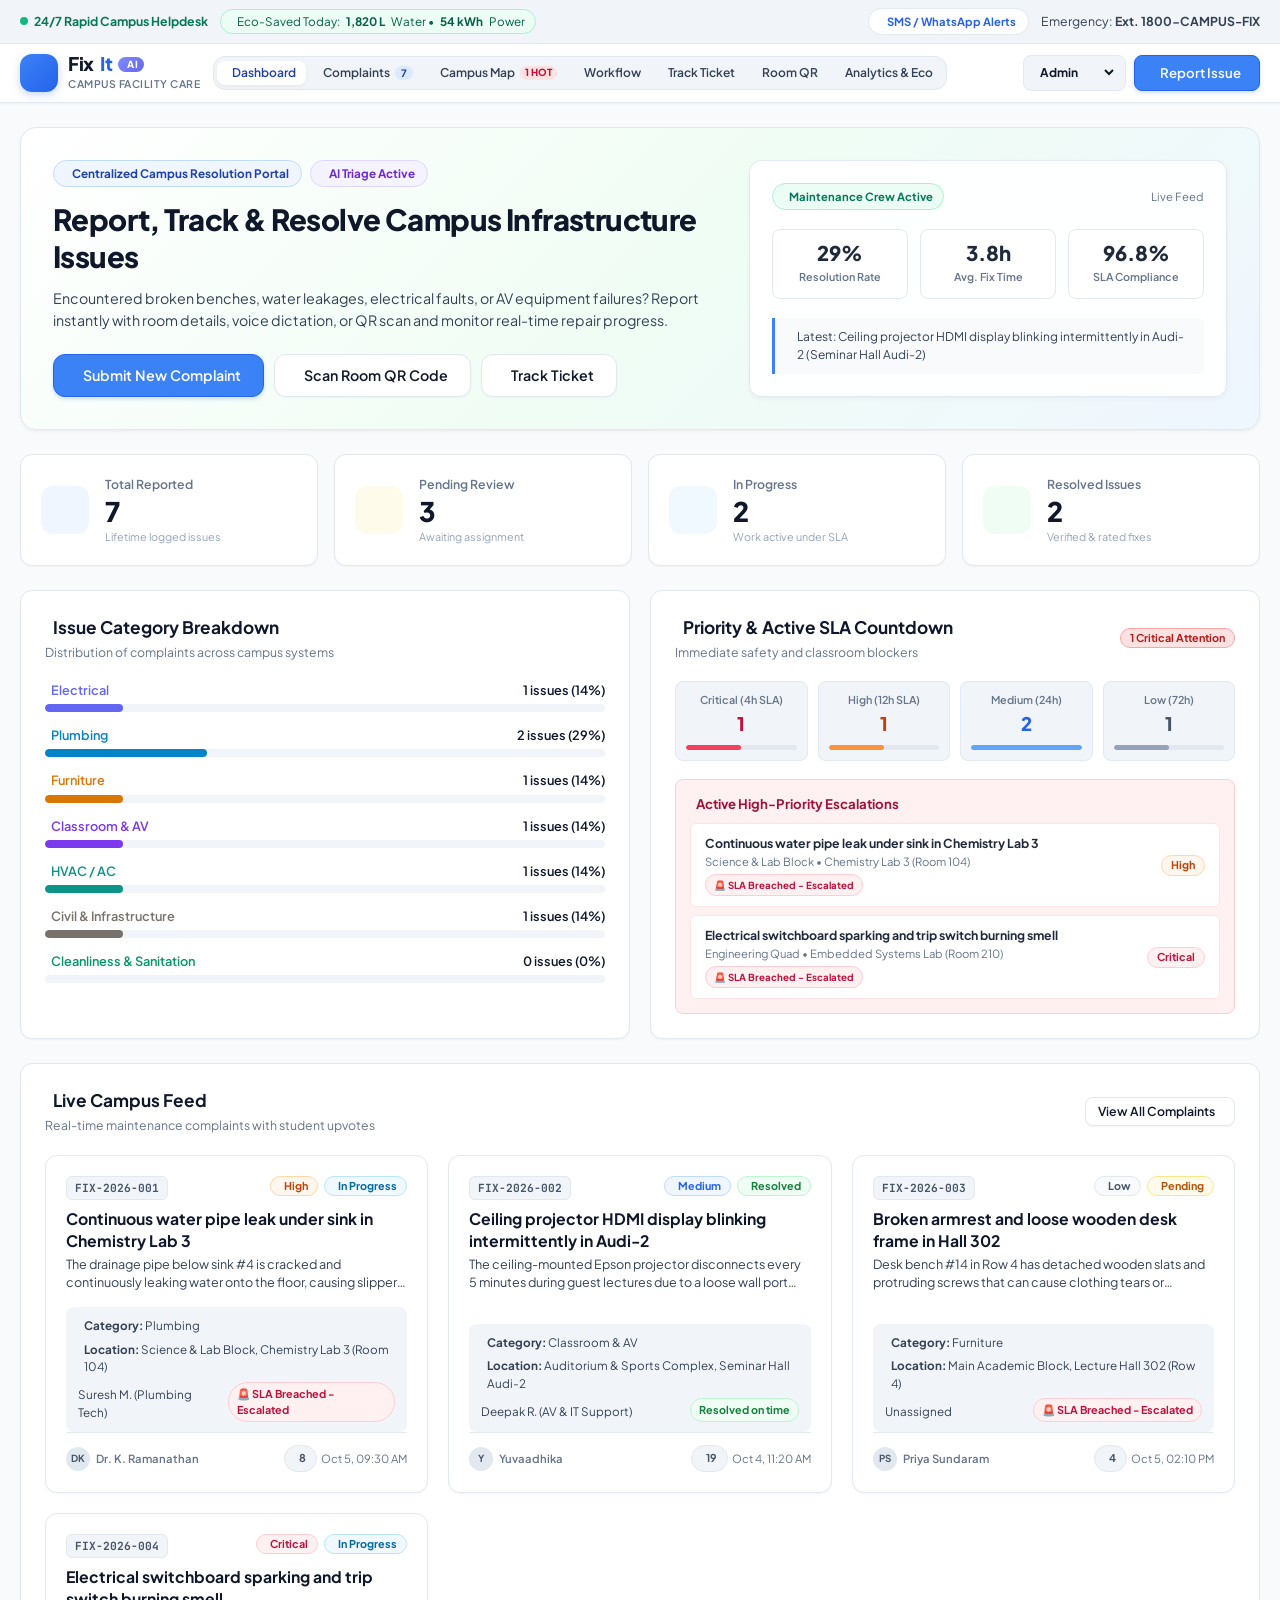
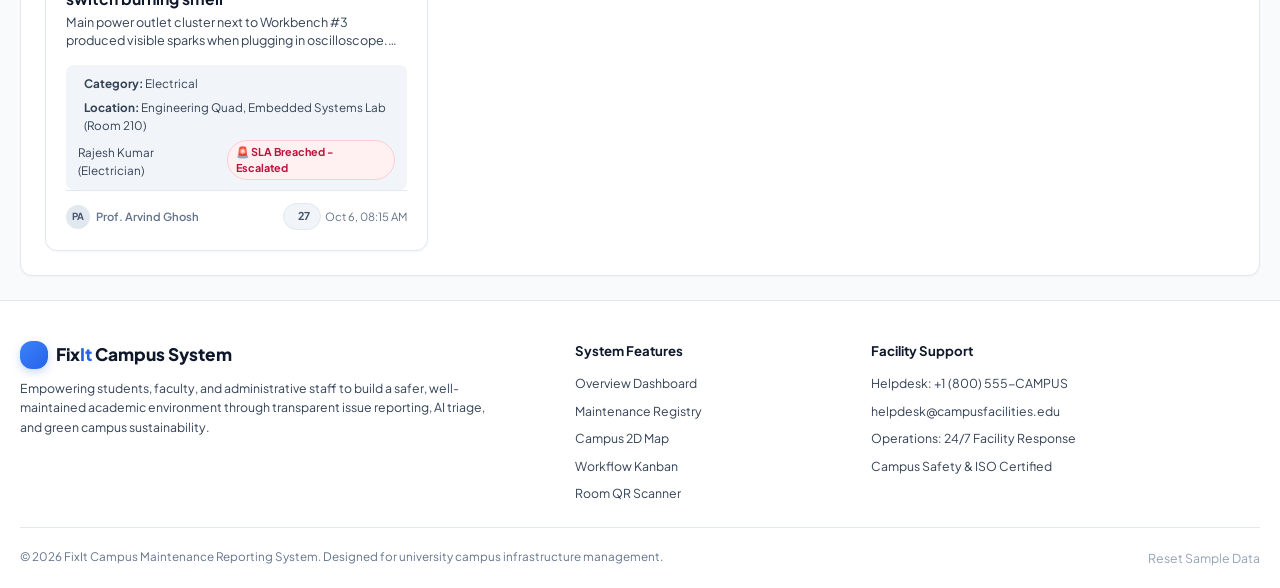
==== commit 3b3b8698: "Fix header right edge overflow and button cutoff with compact role select and responsive drawer" ====
--- a/index.html
+++ b/index.html
@@ -89,15 +89,15 @@
       <div class="header-actions">
         <!-- Role Simulation Switcher -->
         <div class="role-selector-wrapper" title="Switch between Student, Admin & Technician modes">
-          <label for="roleSwitch" class="role-label"><i class="ph ph-user-circle"></i> Role:</label>
+          <label for="roleSwitch" class="role-label"><i class="ph ph-user-circle"></i></label>
           <select id="roleSwitch" class="role-select" aria-label="Switch User Mode">
-            <option value="student">Student / Staff (Reporter)</option>
-            <option value="admin" selected>Facility Admin (Full Access)</option>
-            <option value="technician">Technician / Crew</option>
+            <option value="student">Student</option>
+            <option value="admin" selected>Admin</option>
+            <option value="technician">Technician</option>
           </select>
         </div>
 
-        <button class="btn btn-primary" id="openReportModalBtn">
+        <button class="btn btn-primary btn-header-action" id="openReportModalBtn">
           <i class="ph ph-plus-circle"></i>
           <span>Report Issue</span>
         </button>
--- a/css/style.css
+++ b/css/style.css
@@ -1,9 +1,10 @@
 /* ==========================================================================
    FixIt – Campus Maintenance Reporting & AI Resolution System
-   Design System & Stylesheet (Mild Pastel + Innovative Features)
+   Design System & Master Stylesheet
+   Meticulous Alignment, Pixel-Perfect Layouts & Mild Pastel Color Palette
    ========================================================================== */
 
-/* --- CSS Variables / Design Tokens --- */
+/* --- 1. CSS Variables / Design Tokens --- */
 :root {
   /* Mild Background & Surface Colors */
   --bg-main: #f8fafc;
@@ -11,15 +12,16 @@
   --bg-surface-subtle: #f1f5f9;
   --bg-surface-hover: #eef2f6;
   --border-subtle: #e2e8f0;
+  --border-medium: #cbd5e1;
   --border-focus: #94a3b8;
 
   /* Mild Typography Colors */
-  --text-primary: #1e293b;
-  --text-secondary: #475569;
+  --text-primary: #0f172a;
+  --text-secondary: #334155;
   --text-muted: #64748b;
   --text-light: #94a3b8;
 
-  /* Mild Brand Colors */
+  /* Mild Primary & Accent Tones */
   --primary-50: #eff6ff;
   --primary-100: #dbeafe;
   --primary-200: #bfdbfe;
@@ -43,7 +45,7 @@
   --status-resolved-border: #bbf7d0;
   --status-resolved-dot: #22c55e;
 
-  /* Priority Mild Tones */
+  /* Mild Priority Tones */
   --prio-low-bg: #f8fafc;
   --prio-low-text: #475569;
   --prio-low-border: #e2e8f0;
@@ -60,7 +62,7 @@
   --prio-crit-text: #be123c;
   --prio-crit-border: #fecdd3;
 
-  /* Category Mild Accent Badges */
+  /* Mild Category Badges */
   --cat-electrical: #6366f1;
   --cat-electrical-bg: #eef2ff;
   --cat-plumbing: #0284c7;
@@ -95,7 +97,7 @@
   --transition-normal: 0.25s cubic-bezier(0.4, 0, 0.2, 1);
 }
 
-/* --- Base & Reset --- */
+/* --- 2. Global Resets & Alignment Defaults --- */
 *, *::before, *::after {
   box-sizing: border-box;
   margin: 0;
@@ -110,6 +112,8 @@
   line-height: 1.5;
   scroll-behavior: smooth;
   -webkit-font-smoothing: antialiased;
+  width: 100%;
+  overflow-x: hidden;
 }
 
 body {
@@ -117,10 +121,12 @@
   display: flex;
   flex-direction: column;
   overflow-x: hidden;
+  width: 100%;
 }
 
 img {
   max-width: 100%;
+  height: auto;
   display: block;
 }
 
@@ -134,29 +140,30 @@
   text-decoration: none;
 }
 
-/* --- Top Announcement Bar --- */
+/* --- 3. Top Announcement & Status Bar --- */
 .top-announcement-bar {
   background: #f1f5f9;
   border-bottom: 1px solid var(--border-subtle);
-  padding: 6px 16px;
+  padding: 8px 20px;
   font-size: 0.82rem;
   color: var(--text-secondary);
+  width: 100%;
 }
 
 .announcement-content {
-  max-width: 1320px;
+  max-width: 1360px;
   margin: 0 auto;
   display: flex;
   align-items: center;
   justify-content: space-between;
+  gap: 16px;
+  flex-wrap: wrap;
+}
+
+.announcement-left, .announcement-right {
+  display: flex;
+  align-items: center;
   gap: 12px;
-  flex-wrap: wrap;
-}
-
-.announcement-left, .announcement-right {
-  display: flex;
-  align-items: center;
-  gap: 14px;
   flex-wrap: wrap;
 }
 
@@ -177,30 +184,36 @@
   animation: pulseGreen 2s infinite;
 }
 
+@keyframes pulseGreen {
+  0% { transform: scale(0.95); box-shadow: 0 0 0 0 rgba(16, 185, 129, 0.7); }
+  70% { transform: scale(1); box-shadow: 0 0 0 6px rgba(16, 185, 129, 0); }
+  100% { transform: scale(0.95); box-shadow: 0 0 0 0 rgba(16, 185, 129, 0); }
+}
+
 .eco-ticker {
   font-size: 0.78rem;
   color: #065f46;
   background: #ecfdf5;
   border: 1px solid #a7f3d0;
-  padding: 2px 8px;
+  padding: 3px 10px;
   border-radius: var(--radius-full);
   display: inline-flex;
   align-items: center;
-  gap: 5px;
+  gap: 6px;
 }
 
 .top-pill-btn {
   background: #ffffff;
   border: 1px solid var(--border-subtle);
   border-radius: var(--radius-full);
-  padding: 3px 10px;
+  padding: 4px 12px;
   font-size: 0.75rem;
-  font-weight: 600;
+  font-weight: 700;
   color: #2563eb;
   cursor: pointer;
   display: inline-flex;
   align-items: center;
-  gap: 4px;
+  gap: 6px;
   transition: var(--transition-fast);
 }
 
@@ -209,31 +222,34 @@
   border-color: #93c5fd;
 }
 
-@keyframes pulseGreen {
-  0% { transform: scale(0.95); box-shadow: 0 0 0 0 rgba(16, 185, 129, 0.7); }
-  70% { transform: scale(1); box-shadow: 0 0 0 6px rgba(16, 185, 129, 0); }
-  100% { transform: scale(0.95); box-shadow: 0 0 0 0 rgba(16, 185, 129, 0); }
-}
-
-/* --- Site Header --- */
+/* --- 4. Main Site Header (Pixel-Perfect Alignment) --- */
 .site-header {
   position: sticky;
   top: 0;
   z-index: 90;
-  background: rgba(255, 255, 255, 0.94);
+  background: rgba(255, 255, 255, 0.96);
   backdrop-filter: blur(10px);
   border-bottom: 1px solid var(--border-subtle);
   box-shadow: var(--shadow-xs);
+  width: 100%;
 }
 
 .header-container {
-  max-width: 1320px;
+  max-width: 1360px;
   margin: 0 auto;
-  padding: 12px 24px;
+  padding: 10px 20px;
   display: flex;
   align-items: center;
   justify-content: space-between;
-  gap: 16px;
+  gap: 12px;
+  width: 100%;
+  box-sizing: border-box;
+}
+
+.brand-section {
+  display: flex;
+  align-items: center;
+  flex-shrink: 0;
 }
 
 .brand-logo {
@@ -253,6 +269,7 @@
   justify-content: center;
   font-size: 1.25rem;
   box-shadow: 0 3px 8px rgba(37, 99, 235, 0.25);
+  flex-shrink: 0;
 }
 
 .brand-icon.small {
@@ -264,10 +281,11 @@
 .brand-text {
   display: flex;
   flex-direction: column;
+  justify-content: center;
 }
 
 .brand-title {
-  font-size: 1.35rem;
+  font-size: 1.25rem;
   font-weight: 800;
   letter-spacing: -0.02em;
   color: var(--text-primary);
@@ -295,43 +313,46 @@
 }
 
 .brand-tagline {
-  font-size: 0.72rem;
-  font-weight: 500;
+  font-size: 0.7rem;
+  font-weight: 600;
   color: var(--text-muted);
   text-transform: uppercase;
   letter-spacing: 0.05em;
-}
-
-/* Navigation Links */
+  margin-top: 1px;
+}
+
+/* Nav Tabs */
 .main-nav {
   display: flex;
   align-items: center;
-  gap: 4px;
+  gap: 2px;
   background: var(--bg-surface-subtle);
-  padding: 4px;
+  padding: 3px;
   border-radius: var(--radius-md);
   border: 1px solid var(--border-subtle);
+  flex-shrink: 1;
 }
 
 .nav-link {
   display: inline-flex;
   align-items: center;
-  gap: 6px;
-  padding: 7px 12px;
+  gap: 5px;
+  padding: 6px 10px;
   border-radius: var(--radius-sm);
   background: transparent;
   border: none;
-  font-size: 0.85rem;
+  font-size: 0.8rem;
   font-weight: 600;
   color: var(--text-secondary);
   cursor: pointer;
   transition: var(--transition-fast);
   white-space: nowrap;
+  line-height: 1;
 }
 
 .nav-link:hover {
   color: var(--text-primary);
-  background: rgba(255, 255, 255, 0.6);
+  background: rgba(255, 255, 255, 0.7);
 }
 
 .nav-link.active {
@@ -343,72 +364,86 @@
 .badge-count {
   background: #dbeafe;
   color: #1e40af;
-  font-size: 0.7rem;
-  padding: 1px 6px;
+  font-size: 0.68rem;
+  padding: 2px 6px;
   border-radius: var(--radius-full);
   font-weight: 700;
+  line-height: 1;
 }
 
 .badge-hot {
   background: #fee2e2;
   color: #be123c;
   font-size: 0.65rem;
-  padding: 1px 5px;
+  padding: 2px 5px;
   border-radius: var(--radius-full);
   font-weight: 800;
   text-transform: uppercase;
+  line-height: 1;
 }
 
 /* Header Actions */
 .header-actions {
   display: flex;
   align-items: center;
-  gap: 10px;
+  gap: 8px;
+  flex-shrink: 0;
+  margin-left: auto;
 }
 
 .role-selector-wrapper {
   display: flex;
   align-items: center;
-  gap: 6px;
+  gap: 4px;
   background: var(--bg-surface-subtle);
   border: 1px solid var(--border-subtle);
   border-radius: var(--radius-sm);
   padding: 4px 8px;
-  font-size: 0.82rem;
+  font-size: 0.8rem;
+  height: 36px;
+  flex-shrink: 0;
 }
 
 .role-label {
   color: var(--text-muted);
   display: inline-flex;
   align-items: center;
-  gap: 4px;
   font-weight: 600;
+  font-size: 1rem;
 }
 
 .role-select {
   border: none;
   background: transparent;
-  font-size: 0.82rem;
-  font-weight: 600;
+  font-size: 0.8rem;
+  font-weight: 700;
   color: var(--text-primary);
   outline: none;
   cursor: pointer;
 }
 
+.btn-header-action {
+  padding: 8px 14px;
+  font-size: 0.84rem;
+  flex-shrink: 0;
+  white-space: nowrap;
+}
+
 .mobile-menu-btn {
   display: none;
   background: transparent;
   border: 1px solid var(--border-subtle);
   border-radius: var(--radius-sm);
-  padding: 6px 10px;
+  padding: 7px 10px;
   font-size: 1.3rem;
   color: var(--text-secondary);
   cursor: pointer;
+  flex-shrink: 0;
 }
 
 .mobile-nav-drawer {
   display: none;
-  padding: 12px 24px 16px;
+  padding: 12px 20px 16px;
   border-top: 1px solid var(--border-subtle);
   background: var(--bg-surface);
 }
@@ -423,11 +458,11 @@
   display: flex;
   align-items: center;
   gap: 10px;
-  padding: 10px 14px;
+  padding: 11px 14px;
   border-radius: var(--radius-sm);
   background: var(--bg-surface-subtle);
   border: 1px solid var(--border-subtle);
-  font-size: 0.95rem;
+  font-size: 0.92rem;
   font-weight: 600;
   color: var(--text-secondary);
   cursor: pointer;
@@ -440,13 +475,13 @@
   border-color: #bfdbfe;
 }
 
-/* --- Buttons System --- */
+/* --- 5. Button System --- */
 .btn {
   display: inline-flex;
   align-items: center;
   justify-content: center;
   gap: 7px;
-  padding: 8px 16px;
+  padding: 9px 18px;
   border-radius: var(--radius-sm);
   font-weight: 600;
   font-size: 0.88rem;
@@ -455,6 +490,7 @@
   transition: var(--transition-fast);
   text-decoration: none;
   line-height: 1.2;
+  white-space: nowrap;
 }
 
 .btn-primary {
@@ -524,18 +560,19 @@
 }
 
 .btn-lg {
-  padding: 12px 20px;
+  padding: 12px 22px;
   font-size: 0.95rem;
   border-radius: var(--radius-md);
 }
 
-/* --- Main Layout Container --- */
+/* --- 6. Main Container Layout --- */
 .main-container {
-  max-width: 1320px;
+  max-width: 1360px;
   width: 100%;
   margin: 0 auto;
-  padding: 24px;
+  padding: 24px 20px;
   flex: 1;
+  box-sizing: border-box;
 }
 
 .app-view {
@@ -552,33 +589,39 @@
   to { opacity: 1; transform: translateY(0); }
 }
 
-/* --- Dashboard View Elements --- */
+/* --- 7. Dashboard Hero Section --- */
 .dashboard-hero {
   background: linear-gradient(135deg, #ffffff 0%, #f0fdf4 50%, #eff6ff 100%);
   border: 1px solid #e2e8f0;
   border-radius: var(--radius-lg);
   padding: 32px;
   display: grid;
-  grid-template-columns: 1.5fr 1fr;
+  grid-template-columns: 1.4fr 1fr;
   gap: 28px;
   margin-bottom: 24px;
   box-shadow: var(--shadow-sm);
   position: relative;
-  overflow: hidden;
+  align-items: stretch;
+}
+
+.hero-text-content {
+  display: flex;
+  flex-direction: column;
+  justify-content: center;
 }
 
 .hero-chips-wrap {
   display: flex;
   gap: 8px;
   flex-wrap: wrap;
-  margin-bottom: 12px;
+  margin-bottom: 14px;
 }
 
 .hero-chip {
   display: inline-flex;
   align-items: center;
   gap: 6px;
-  padding: 4px 10px;
+  padding: 4px 12px;
   background: #eff6ff;
   border: 1px solid #bfdbfe;
   color: #1e40af;
@@ -596,32 +639,32 @@
 .hero-title {
   font-size: 1.95rem;
   font-weight: 800;
-  line-height: 1.2;
+  line-height: 1.25;
   color: #0f172a;
   letter-spacing: -0.02em;
-  margin-bottom: 10px;
+  margin-bottom: 12px;
 }
 
 .hero-subtitle {
   font-size: 0.95rem;
   color: var(--text-secondary);
   line-height: 1.6;
-  margin-bottom: 20px;
-  max-width: 95%;
+  margin-bottom: 22px;
 }
 
 .hero-quick-actions {
   display: flex;
   gap: 10px;
   flex-wrap: wrap;
+  align-items: center;
 }
 
 .facility-status-card {
-  background: rgba(255, 255, 255, 0.88);
+  background: rgba(255, 255, 255, 0.9);
   backdrop-filter: blur(8px);
   border: 1px solid var(--border-subtle);
   border-radius: var(--radius-md);
-  padding: 20px;
+  padding: 22px;
   box-shadow: var(--shadow-sm);
   display: flex;
   flex-direction: column;
@@ -639,11 +682,11 @@
 .status-badge.live {
   display: inline-flex;
   align-items: center;
-  gap: 5px;
+  gap: 6px;
   background: #ecfdf5;
   color: #047857;
   border: 1px solid #a7f3d0;
-  padding: 4px 8px;
+  padding: 4px 10px;
   border-radius: var(--radius-full);
   font-size: 0.75rem;
   font-weight: 700;
@@ -657,7 +700,7 @@
 .status-metrics-row {
   display: grid;
   grid-template-columns: repeat(3, 1fr);
-  gap: 10px;
+  gap: 12px;
   margin-bottom: 16px;
   text-align: center;
 }
@@ -666,7 +709,7 @@
   background: var(--bg-surface);
   border: 1px solid var(--border-subtle);
   border-radius: var(--radius-sm);
-  padding: 10px 6px;
+  padding: 12px 8px;
 }
 
 .metric-mini-value {
@@ -681,6 +724,7 @@
   font-size: 0.72rem;
   color: var(--text-muted);
   font-weight: 600;
+  margin-top: 2px;
 }
 
 .recent-highlight {
@@ -689,13 +733,13 @@
   gap: 8px;
   background: #f8fafc;
   border-left: 3px solid #3b82f6;
-  padding: 8px 12px;
+  padding: 10px 14px;
   border-radius: 0 var(--radius-xs) var(--radius-xs) 0;
   font-size: 0.8rem;
   color: var(--text-secondary);
 }
 
-/* --- KPI Stats Grid --- */
+/* --- 8. Stats KPI Grid --- */
 .stats-grid {
   display: grid;
   grid-template-columns: repeat(4, 1fr);
@@ -762,7 +806,7 @@
   color: var(--text-light);
 }
 
-/* --- Panel Card Systems --- */
+/* --- 9. Panel Card System --- */
 .panel-card {
   background: var(--bg-surface);
   border: 1px solid var(--border-subtle);
@@ -932,7 +976,7 @@
   background: #ffffff;
   border: 1px solid #ffe4e6;
   border-radius: var(--radius-xs);
-  padding: 8px 12px;
+  padding: 10px 14px;
   display: flex;
   justify-content: space-between;
   align-items: center;
@@ -947,7 +991,7 @@
 }
 
 .urgent-title {
-  font-weight: 600;
+  font-weight: 700;
   color: #1e293b;
 }
 
@@ -956,7 +1000,7 @@
   font-size: 0.75rem;
 }
 
-/* --- Section Title Bar --- */
+/* --- 10. Section Title Bar --- */
 .section-title-bar {
   display: flex;
   justify-content: space-between;
@@ -988,17 +1032,17 @@
   align-items: center;
 }
 
-/* --- Toolbar & Filter Panel --- */
+/* --- 11. Toolbar & Filter Panel (Aligned) --- */
 .toolbar-panel {
   background: var(--bg-surface);
   border: 1px solid var(--border-subtle);
   border-radius: var(--radius-md);
-  padding: 16px;
+  padding: 18px;
   margin-bottom: 20px;
   box-shadow: var(--shadow-xs);
   display: flex;
   flex-direction: column;
-  gap: 14px;
+  gap: 16px;
 }
 
 .search-box-wrapper {
@@ -1008,7 +1052,7 @@
 
 .search-icon {
   position: absolute;
-  left: 12px;
+  left: 14px;
   top: 50%;
   transform: translateY(-50%);
   color: var(--text-muted);
@@ -1017,7 +1061,7 @@
 
 .search-input {
   width: 100%;
-  padding: 10px 38px 10px 38px;
+  padding: 11px 40px 11px 42px;
   border: 1px solid var(--border-subtle);
   border-radius: var(--radius-sm);
   background: var(--bg-surface-subtle);
@@ -1034,7 +1078,7 @@
 
 .clear-search-btn {
   position: absolute;
-  right: 12px;
+  right: 14px;
   top: 50%;
   transform: translateY(-50%);
   background: transparent;
@@ -1055,7 +1099,7 @@
 .filter-group {
   display: flex;
   flex-direction: column;
-  gap: 4px;
+  gap: 5px;
   flex: 1;
   min-width: 140px;
 }
@@ -1070,7 +1114,8 @@
 }
 
 .filter-select {
-  padding: 7px 10px;
+  padding: 9px 12px;
+  height: 40px;
   border: 1px solid var(--border-subtle);
   border-radius: var(--radius-sm);
   background: var(--bg-surface);
@@ -1090,8 +1135,9 @@
   background: var(--bg-surface-subtle);
   border: 1px solid var(--border-subtle);
   border-radius: var(--radius-sm);
-  padding: 2px;
-  margin-top: auto;
+  padding: 3px;
+  height: 40px;
+  align-items: center;
 }
 
 .view-toggle-btn {
@@ -1101,7 +1147,10 @@
   border-radius: 4px;
   color: var(--text-muted);
   cursor: pointer;
-  font-size: 1rem;
+  font-size: 1.05rem;
+  display: flex;
+  align-items: center;
+  justify-content: center;
 }
 
 .view-toggle-btn.active {
@@ -1115,28 +1164,28 @@
   justify-content: space-between;
   align-items: center;
   border-top: 1px dashed var(--border-subtle);
-  padding-top: 10px;
+  padding-top: 12px;
   font-size: 0.82rem;
   color: var(--text-muted);
 }
 
-/* --- Complaints Grid Container & Card System --- */
+/* --- 12. Complaints Grid & Card System --- */
 .complaints-grid-container {
   display: grid;
   grid-template-columns: repeat(auto-fill, minmax(350px, 1fr));
-  gap: 18px;
+  gap: 20px;
 }
 
 .complaint-card {
   background: var(--bg-surface);
   border: 1px solid var(--border-subtle);
   border-radius: var(--radius-md);
-  padding: 18px;
+  padding: 20px;
   box-shadow: var(--shadow-xs);
   display: flex;
   flex-direction: column;
   justify-content: space-between;
-  gap: 14px;
+  gap: 16px;
   transition: var(--transition-normal);
   position: relative;
   cursor: pointer;
@@ -1162,7 +1211,7 @@
   background: #f1f5f9;
   border: 1px solid #e2e8f0;
   color: #475569;
-  padding: 2px 7px;
+  padding: 3px 8px;
   border-radius: var(--radius-xs);
 }
 
@@ -1200,7 +1249,7 @@
   display: flex;
   flex-direction: column;
   gap: 6px;
-  padding: 8px 10px;
+  padding: 10px 12px;
   background: var(--bg-surface-subtle);
   border-radius: var(--radius-sm);
   font-size: 0.78rem;
@@ -1222,7 +1271,7 @@
   display: flex;
   justify-content: space-between;
   align-items: center;
-  padding-top: 10px;
+  padding-top: 12px;
   border-top: 1px solid var(--border-subtle);
   font-size: 0.75rem;
   color: var(--text-muted);
@@ -1236,8 +1285,8 @@
 }
 
 .avatar-circle {
-  width: 22px;
-  height: 22px;
+  width: 24px;
+  height: 24px;
   border-radius: 50%;
   background: #e2e8f0;
   color: #475569;
@@ -1248,12 +1297,12 @@
   font-weight: 700;
 }
 
-/* Upvote Button Pill */
+/* Upvote Pill */
 .btn-upvote {
   background: #f1f5f9;
   border: 1px solid #e2e8f0;
   border-radius: var(--radius-full);
-  padding: 3px 8px;
+  padding: 4px 10px;
   font-size: 0.72rem;
   font-weight: 700;
   color: #475569;
@@ -1264,7 +1313,7 @@
   transition: var(--transition-fast);
 }
 
-.btn-upvote:hover, .btn-upvote.upvoted {
+.btn-upvote:hover {
   background: #eff6ff;
   border-color: #93c5fd;
   color: #1d4ed8;
@@ -1276,7 +1325,7 @@
   color: #1d4ed8;
   font-size: 0.82rem;
   font-weight: 700;
-  padding: 6px 12px;
+  padding: 8px 14px;
   border-radius: var(--radius-sm);
   cursor: pointer;
   display: inline-flex;
@@ -1327,12 +1376,12 @@
   50% { opacity: 0.6; }
 }
 
-/* --- Badges System --- */
+/* --- 13. Badges System --- */
 .badge {
   display: inline-flex;
   align-items: center;
   gap: 4px;
-  padding: 3px 8px;
+  padding: 4px 9px;
   border-radius: var(--radius-full);
   font-size: 0.72rem;
   font-weight: 700;
@@ -1388,7 +1437,7 @@
   border: 1px solid #fca5a5;
 }
 
-/* --- Data Table --- */
+/* --- 14. Data Table --- */
 .complaints-table-container {
   background: var(--bg-surface);
   border: 1px solid var(--border-subtle);
@@ -1406,7 +1455,7 @@
 
 .data-table th {
   background: var(--bg-surface-subtle);
-  padding: 12px 16px;
+  padding: 13px 16px;
   font-weight: 700;
   color: var(--text-secondary);
   border-bottom: 1px solid var(--border-subtle);
@@ -1435,7 +1484,7 @@
 }
 
 .table-title-text {
-  font-weight: 600;
+  font-weight: 700;
   color: #0f172a;
 }
 
@@ -1444,7 +1493,7 @@
   color: var(--text-muted);
 }
 
-/* --- Interactive Campus 2D Map & Zone Heatmap --- */
+/* --- 15. Interactive 2D Campus Map --- */
 .map-legend {
   display: flex;
   align-items: center;
@@ -1474,6 +1523,7 @@
   display: grid;
   grid-template-columns: 1.2fr 1fr;
   gap: 20px;
+  align-items: start;
 }
 
 .map-buildings-grid {
@@ -1486,13 +1536,13 @@
   background: var(--bg-surface);
   border: 2px solid var(--border-subtle);
   border-radius: var(--radius-md);
-  padding: 16px;
+  padding: 18px;
   cursor: pointer;
   transition: var(--transition-normal);
   display: flex;
   flex-direction: column;
   justify-content: space-between;
-  gap: 12px;
+  gap: 14px;
   position: relative;
 }
 
@@ -1520,21 +1570,15 @@
 }
 
 .building-icon-wrap {
-  width: 36px;
-  height: 36px;
+  width: 38px;
+  height: 38px;
   border-radius: var(--radius-sm);
   background: #eff6ff;
   color: #2563eb;
   display: flex;
   align-items: center;
   justify-content: center;
-  font-size: 1.2rem;
-}
-
-.building-heat-dot {
-  width: 10px;
-  height: 10px;
-  border-radius: 50%;
+  font-size: 1.25rem;
 }
 
 .building-name {
@@ -1550,14 +1594,14 @@
   font-size: 0.75rem;
   color: var(--text-muted);
   border-top: 1px dashed var(--border-subtle);
-  padding-top: 8px;
+  padding-top: 10px;
 }
 
 .map-selected-building-panel {
   background: var(--bg-surface);
   border: 1px solid var(--border-subtle);
   border-radius: var(--radius-md);
-  padding: 20px;
+  padding: 22px;
   box-shadow: var(--shadow-xs);
   display: flex;
   flex-direction: column;
@@ -1568,7 +1612,7 @@
   font-weight: 700;
   color: #2563eb;
   background: #eff6ff;
-  padding: 2px 8px;
+  padding: 3px 10px;
   border-radius: var(--radius-full);
 }
 
@@ -1576,7 +1620,7 @@
   display: flex;
   flex-direction: column;
   gap: 10px;
-  margin-top: 12px;
+  margin-top: 14px;
   max-height: 480px;
   overflow-y: auto;
 }
@@ -1585,7 +1629,7 @@
   background: var(--bg-surface-subtle);
   border: 1px solid var(--border-subtle);
   border-radius: var(--radius-sm);
-  padding: 10px 12px;
+  padding: 12px 14px;
   display: flex;
   justify-content: space-between;
   align-items: center;
@@ -1598,7 +1642,7 @@
   border-color: #cbd5e1;
 }
 
-/* --- Kanban Workflow View --- */
+/* --- 16. Kanban Workflow View --- */
 .kanban-board-grid {
   display: grid;
   grid-template-columns: repeat(3, 1fr);
@@ -1621,7 +1665,7 @@
   display: flex;
   justify-content: space-between;
   align-items: center;
-  padding-bottom: 10px;
+  padding-bottom: 12px;
   border-bottom: 2px solid transparent;
 }
 
@@ -1657,7 +1701,7 @@
   color: var(--text-secondary);
   font-size: 0.75rem;
   font-weight: 700;
-  padding: 2px 8px;
+  padding: 3px 9px;
   border-radius: var(--radius-full);
 }
 
@@ -1700,7 +1744,7 @@
   background: #f1f5f9;
   border: 1px solid #e2e8f0;
   border-radius: var(--radius-xs);
-  padding: 3px 8px;
+  padding: 4px 10px;
   font-size: 0.72rem;
   font-weight: 700;
   color: var(--text-secondary);
@@ -1713,7 +1757,7 @@
   border-color: #93c5fd;
 }
 
-/* --- Tracker View --- */
+/* --- 17. Tracker View --- */
 .tracker-hero-card {
   background: linear-gradient(135deg, #ffffff 0%, #f0f9ff 100%);
   border: 1px solid #bfdbfe;
@@ -1807,7 +1851,7 @@
   background: #ffffff;
   border: 1px solid var(--border-subtle);
   border-radius: var(--radius-xs);
-  padding: 3px 8px;
+  padding: 4px 10px;
   font-size: 0.75rem;
   font-weight: 600;
   color: #2563eb;
@@ -1824,11 +1868,12 @@
   margin: 0 auto;
 }
 
-/* --- QR Code Center View --- */
+/* --- 18. QR Code Center View --- */
 .qr-center-grid {
   display: grid;
   grid-template-columns: 1fr 1fr;
   gap: 20px;
+  align-items: start;
 }
 
 .qr-scanner-box {
@@ -1895,20 +1940,20 @@
   background: #ffffff;
   border: 2px solid #0f172a;
   border-radius: var(--radius-sm);
-  padding: 16px;
+  padding: 18px;
   box-shadow: var(--shadow-sm);
 }
 
 .qr-sticker-header {
   display: flex;
   align-items: center;
-  gap: 6px;
+  gap: 8px;
   font-size: 0.75rem;
   font-weight: 800;
   color: #0f172a;
   border-bottom: 2px solid #0f172a;
   padding-bottom: 8px;
-  margin-bottom: 12px;
+  margin-bottom: 14px;
   text-transform: uppercase;
   letter-spacing: 0.05em;
 }
@@ -1916,13 +1961,24 @@
 .qr-sticker-body {
   display: flex;
   align-items: center;
-  gap: 16px;
+  gap: 18px;
+}
+
+#qrcodeContainer {
+  flex-shrink: 0;
 }
 
 #qrcodeContainer img {
   border: 1px solid #cbd5e1;
   padding: 4px;
   border-radius: var(--radius-xs);
+  display: block;
+}
+
+.qr-sticker-details {
+  display: flex;
+  flex-direction: column;
+  gap: 2px;
 }
 
 .qr-sticker-details h4 {
@@ -1940,13 +1996,14 @@
   display: inline-block;
   font-size: 0.72rem;
   background: #f1f5f9;
-  padding: 2px 6px;
+  padding: 3px 8px;
   border-radius: var(--radius-xs);
   margin-top: 6px;
   font-weight: 600;
-}
-
-/* --- Green Campus Sustainability Banner --- */
+  width: fit-content;
+}
+
+/* --- 19. Green Campus Sustainability Banner --- */
 .sustainability-banner {
   background: linear-gradient(135deg, #ecfdf5 0%, #f0fdf4 100%);
   border: 1px solid #a7f3d0;
@@ -1965,8 +2022,8 @@
 }
 
 .eco-leaf-icon {
-  width: 42px;
-  height: 42px;
+  width: 44px;
+  height: 44px;
   border-radius: 50%;
   background: #d1fae5;
   color: #059669;
@@ -1974,6 +2031,7 @@
   align-items: center;
   justify-content: center;
   font-size: 1.4rem;
+  flex-shrink: 0;
 }
 
 .eco-title {
@@ -1992,24 +2050,24 @@
   color: #ffffff;
   font-size: 0.82rem;
   font-weight: 800;
-  padding: 4px 12px;
+  padding: 6px 14px;
   border-radius: var(--radius-full);
 }
 
 .eco-metrics-grid {
   display: grid;
   grid-template-columns: repeat(4, 1fr);
-  gap: 12px;
+  gap: 14px;
 }
 
 .eco-metric-card {
   background: #ffffff;
   border: 1px solid #a7f3d0;
   border-radius: var(--radius-sm);
-  padding: 14px 16px;
-  display: flex;
-  flex-direction: column;
-  gap: 2px;
+  padding: 16px;
+  display: flex;
+  flex-direction: column;
+  gap: 3px;
 }
 
 .eco-val {
@@ -2024,7 +2082,7 @@
   font-weight: 600;
   display: flex;
   align-items: center;
-  gap: 4px;
+  gap: 5px;
 }
 
 /* Analytics standard metrics */
@@ -2074,7 +2132,7 @@
 .trend-badge {
   font-size: 0.7rem;
   font-weight: 700;
-  padding: 2px 6px;
+  padding: 2px 7px;
   border-radius: var(--radius-full);
   display: inline-flex;
   align-items: center;
@@ -2129,7 +2187,7 @@
   overflow-x: auto;
 }
 
-/* --- Empty State --- */
+/* --- 20. Empty State --- */
 .empty-state-card {
   background: var(--bg-surface);
   border: 1px dashed var(--border-subtle);
@@ -2158,7 +2216,7 @@
   margin-bottom: 16px;
 }
 
-/* --- Modals System --- */
+/* --- 21. Modal Dialogs System --- */
 .modal-overlay {
   position: fixed;
   top: 0;
@@ -2196,6 +2254,7 @@
   display: flex;
   flex-direction: column;
   overflow: hidden;
+  margin: auto;
 }
 
 .modal-container.modal-lg { max-width: 820px; }
@@ -2281,14 +2340,14 @@
   background: #f8fafc;
   border: 1px solid var(--border-subtle);
   border-radius: var(--radius-full);
-  padding: 3px 10px;
+  padding: 4px 12px;
   font-size: 0.75rem;
   font-weight: 700;
   color: #2563eb;
   cursor: pointer;
   display: inline-flex;
   align-items: center;
-  gap: 5px;
+  gap: 6px;
   transition: var(--transition-fast);
 }
 
@@ -2314,7 +2373,7 @@
   background: linear-gradient(135deg, #f5f3ff 0%, #eff6ff 100%);
   border: 1px solid #ddd6fe;
   border-radius: var(--radius-sm);
-  padding: 12px 16px;
+  padding: 14px 16px;
   animation: fadeIn 0.3s ease-out;
 }
 
@@ -2326,12 +2385,12 @@
 }
 
 .ai-box-title {
-  font-size: 0.8rem;
+  font-size: 0.82rem;
   font-weight: 800;
   color: #6d28d9;
   display: inline-flex;
   align-items: center;
-  gap: 5px;
+  gap: 6px;
 }
 
 .btn-ai-apply {
@@ -2339,7 +2398,7 @@
   color: #ffffff;
   border: none;
   border-radius: var(--radius-xs);
-  padding: 3px 8px;
+  padding: 4px 10px;
   font-size: 0.72rem;
   font-weight: 700;
   cursor: pointer;
@@ -2355,7 +2414,7 @@
 .ai-box-content {
   font-size: 0.82rem;
   color: #4338ca;
-  line-height: 1.4;
+  line-height: 1.45;
 }
 
 /* Form Layout Grid */
@@ -2387,13 +2446,14 @@
 }
 
 .form-input, .form-select, .form-textarea {
-  padding: 9px 12px;
+  padding: 10px 12px;
   border: 1px solid var(--border-subtle);
   border-radius: var(--radius-sm);
   background: #ffffff;
   font-size: 0.88rem;
   transition: var(--transition-fast);
   color: var(--text-primary);
+  width: 100%;
 }
 
 .form-input:focus, .form-select:focus, .form-textarea:focus {
@@ -2404,7 +2464,7 @@
 
 .form-textarea {
   resize: vertical;
-  min-height: 75px;
+  min-height: 80px;
 }
 
 /* Category Pill Radio Cards */
@@ -2421,6 +2481,7 @@
   display: flex;
   flex-direction: column;
   align-items: center;
+  justify-content: center;
   gap: 4px;
   text-align: center;
   cursor: pointer;
@@ -2429,6 +2490,7 @@
   font-weight: 600;
   color: var(--text-secondary);
   transition: var(--transition-fast);
+  min-height: 68px;
 }
 
 .category-radio-card input {
@@ -2534,12 +2596,12 @@
   font-size: 1rem;
 }
 
-/* --- Issue Details Modal Internal Elements --- */
+/* --- 22. Issue Details Modal Sections --- */
 .ticket-details-hero {
   background: #f8fafc;
   border: 1px solid var(--border-subtle);
   border-radius: var(--radius-md);
-  padding: 16px 20px;
+  padding: 18px 20px;
 }
 
 .ticket-modal-title {
@@ -2553,6 +2615,7 @@
   display: flex;
   gap: 8px;
   flex-wrap: wrap;
+  margin-top: 6px;
 }
 
 .meta-pill {
@@ -2573,7 +2636,7 @@
   background: #ffffff;
   border: 1px solid var(--border-subtle);
   border-radius: var(--radius-md);
-  padding: 16px 20px;
+  padding: 18px 20px;
 }
 
 .stepper-track {
@@ -2587,7 +2650,7 @@
 .stepper-track::before {
   content: "";
   position: absolute;
-  top: 14px;
+  top: 15px;
   left: 30px;
   right: 30px;
   height: 3px;
@@ -2606,8 +2669,8 @@
 }
 
 .step-node {
-  width: 30px;
-  height: 30px;
+  width: 32px;
+  height: 32px;
   border-radius: 50%;
   background: #ffffff;
   border: 2px solid #cbd5e1;
@@ -2652,7 +2715,7 @@
   background: #f8fafc;
   border: 1px solid var(--border-subtle);
   border-radius: var(--radius-md);
-  padding: 16px;
+  padding: 18px;
 }
 
 .comparison-grid {
@@ -2673,7 +2736,7 @@
 .comparison-label {
   font-size: 0.72rem;
   font-weight: 700;
-  padding: 4px 8px;
+  padding: 5px 8px;
   text-align: center;
   text-transform: uppercase;
 }
@@ -2687,7 +2750,7 @@
   object-fit: cover;
 }
 
-/* Star Rating Section */
+/* Star Rating */
 .rating-feedback-card {
   background: #fffbeb;
   border: 1px solid #fde68a;
@@ -2708,6 +2771,7 @@
   color: #cbd5e1;
   cursor: pointer;
   transition: var(--transition-fast);
+  line-height: 1;
 }
 
 .star-btn.active, .star-btn:hover {
@@ -2726,7 +2790,7 @@
   background: #f8fafc;
   border: 1px solid var(--border-subtle);
   border-radius: var(--radius-md);
-  padding: 16px;
+  padding: 18px;
 }
 
 .desc-text {
@@ -2739,7 +2803,7 @@
   background: #ffffff;
   border: 1px solid var(--border-subtle);
   border-radius: var(--radius-sm);
-  padding: 8px 12px;
+  padding: 10px 14px;
   font-size: 0.78rem;
   color: var(--text-secondary);
 }
@@ -2756,14 +2820,14 @@
   background: #f0fdf4;
   border: 1px solid #bbf7d0;
   border-radius: var(--radius-md);
-  padding: 16px 20px;
+  padding: 18px 20px;
 }
 
 .admin-card-header {
   display: flex;
   justify-content: space-between;
   align-items: center;
-  margin-bottom: 12px;
+  margin-bottom: 14px;
 }
 
 .admin-card-header h4 {
@@ -2793,6 +2857,7 @@
 .input-with-button {
   display: flex;
   gap: 8px;
+  align-items: center;
 }
 
 .input-with-button .form-input {
@@ -2804,7 +2869,7 @@
   background: #ffffff;
   border: 1px solid var(--border-subtle);
   border-radius: var(--radius-md);
-  padding: 16px 20px;
+  padding: 18px 20px;
 }
 
 .timeline-list {
@@ -2871,7 +2936,7 @@
   color: var(--text-secondary);
 }
 
-/* --- SMS / WhatsApp Alert Message Cards --- */
+/* --- 23. SMS / WhatsApp Alert Cards --- */
 .phone-msg-card {
   background: #f8fafc;
   border: 1px solid var(--border-subtle);
@@ -2908,20 +2973,21 @@
   line-height: 1.4;
 }
 
-/* --- Footer --- */
+/* --- 24. Site Footer --- */
 .site-footer {
   background: #ffffff;
   border-top: 1px solid var(--border-subtle);
-  padding: 36px 24px 20px;
+  padding: 40px 20px 20px;
   margin-top: auto;
+  width: 100%;
 }
 
 .footer-container {
-  max-width: 1320px;
+  max-width: 1360px;
   margin: 0 auto;
   display: grid;
   grid-template-columns: 2fr 1fr 1.5fr;
-  gap: 32px;
+  gap: 36px;
   margin-bottom: 24px;
 }
 
@@ -2943,21 +3009,21 @@
   font-size: 0.82rem;
   color: var(--text-secondary);
   line-height: 1.6;
-  max-width: 85%;
+  max-width: 90%;
 }
 
 .footer-links-group h4 {
   font-size: 0.88rem;
   font-weight: 700;
   color: var(--text-primary);
-  margin-bottom: 12px;
+  margin-bottom: 14px;
 }
 
 .footer-links-group ul {
   list-style: none;
   display: flex;
   flex-direction: column;
-  gap: 8px;
+  gap: 9px;
   font-size: 0.82rem;
   color: var(--text-secondary);
 }
@@ -2968,20 +3034,20 @@
 }
 
 .footer-bottom {
-  max-width: 1320px;
+  max-width: 1360px;
   margin: 0 auto;
   border-top: 1px solid var(--border-subtle);
-  padding-top: 16px;
+  padding-top: 18px;
   display: flex;
   justify-content: space-between;
   align-items: center;
   font-size: 0.78rem;
   color: var(--text-muted);
   flex-wrap: wrap;
-  gap: 10px;
-}
-
-/* --- Toast Notifications --- */
+  gap: 12px;
+}
+
+/* --- 25. Toast Notifications --- */
 .toast-container {
   position: fixed;
   bottom: 24px;
@@ -3020,7 +3086,7 @@
   to { transform: translateX(0); opacity: 1; }
 }
 
-/* --- Utilities --- */
+/* --- 26. Helper Utilities --- */
 .d-flex { display: flex; }
 .align-center { align-items: center; }
 .justify-between { justify-content: space-between; }
@@ -3035,14 +3101,30 @@
 
 
 /* ==========================================================================
-   Comprehensive Responsive System (@media queries for all device sizes)
+   27. Comprehensive Responsive Breakpoints (@media queries)
    ========================================================================== */
 
-/* Laptop & Medium Screens (max-width: 1024px) */
-@media (max-width: 1024px) {
+/* Laptop & Medium Screens (max-width: 1200px) - Header collapses gracefully */
+@media (max-width: 1200px) {
+  .main-nav {
+    display: none;
+  }
+
+  .mobile-menu-btn {
+    display: block;
+  }
+
+  .mobile-nav-drawer.active {
+    display: block;
+  }
+
+  .header-container {
+    padding: 10px 16px;
+  }
+
   .dashboard-hero {
     grid-template-columns: 1fr;
-    gap: 20px;
+    gap: 22px;
   }
   
   .stats-grid {
@@ -3080,28 +3162,12 @@
 
 /* Tablet Screens (max-width: 768px) */
 @media (max-width: 768px) {
-  .header-container {
-    padding: 10px 16px;
-  }
-
-  .main-nav {
-    display: none;
-  }
-
-  .mobile-menu-btn {
-    display: block;
-  }
-
-  .mobile-nav-drawer.active {
-    display: block;
-  }
-
   .main-container {
-    padding: 16px;
+    padding: 16px 14px;
   }
 
   .dashboard-hero {
-    padding: 20px;
+    padding: 20px 16px;
   }
 
   .hero-title {
@@ -3110,6 +3176,7 @@
 
   .hero-quick-actions {
     flex-direction: column;
+    align-items: stretch;
   }
 
   .hero-quick-actions .btn {
@@ -3216,13 +3283,13 @@
   .stepper-track {
     flex-direction: column;
     align-items: flex-start;
-    gap: 12px;
+    gap: 14px;
   }
 
   .stepper-track::before {
-    top: 10px;
-    bottom: 10px;
-    left: 14px;
+    top: 14px;
+    bottom: 14px;
+    left: 15px;
     width: 2px;
     height: auto;
   }
@@ -3230,6 +3297,16 @@
   .step-item {
     flex-direction: row;
     gap: 12px;
+    align-items: center;
+  }
+
+  .qr-sticker-body {
+    flex-direction: column;
+    text-align: center;
+  }
+
+  .qr-scan-instruction {
+    margin: 6px auto 0;
   }
 
   .toast-container {
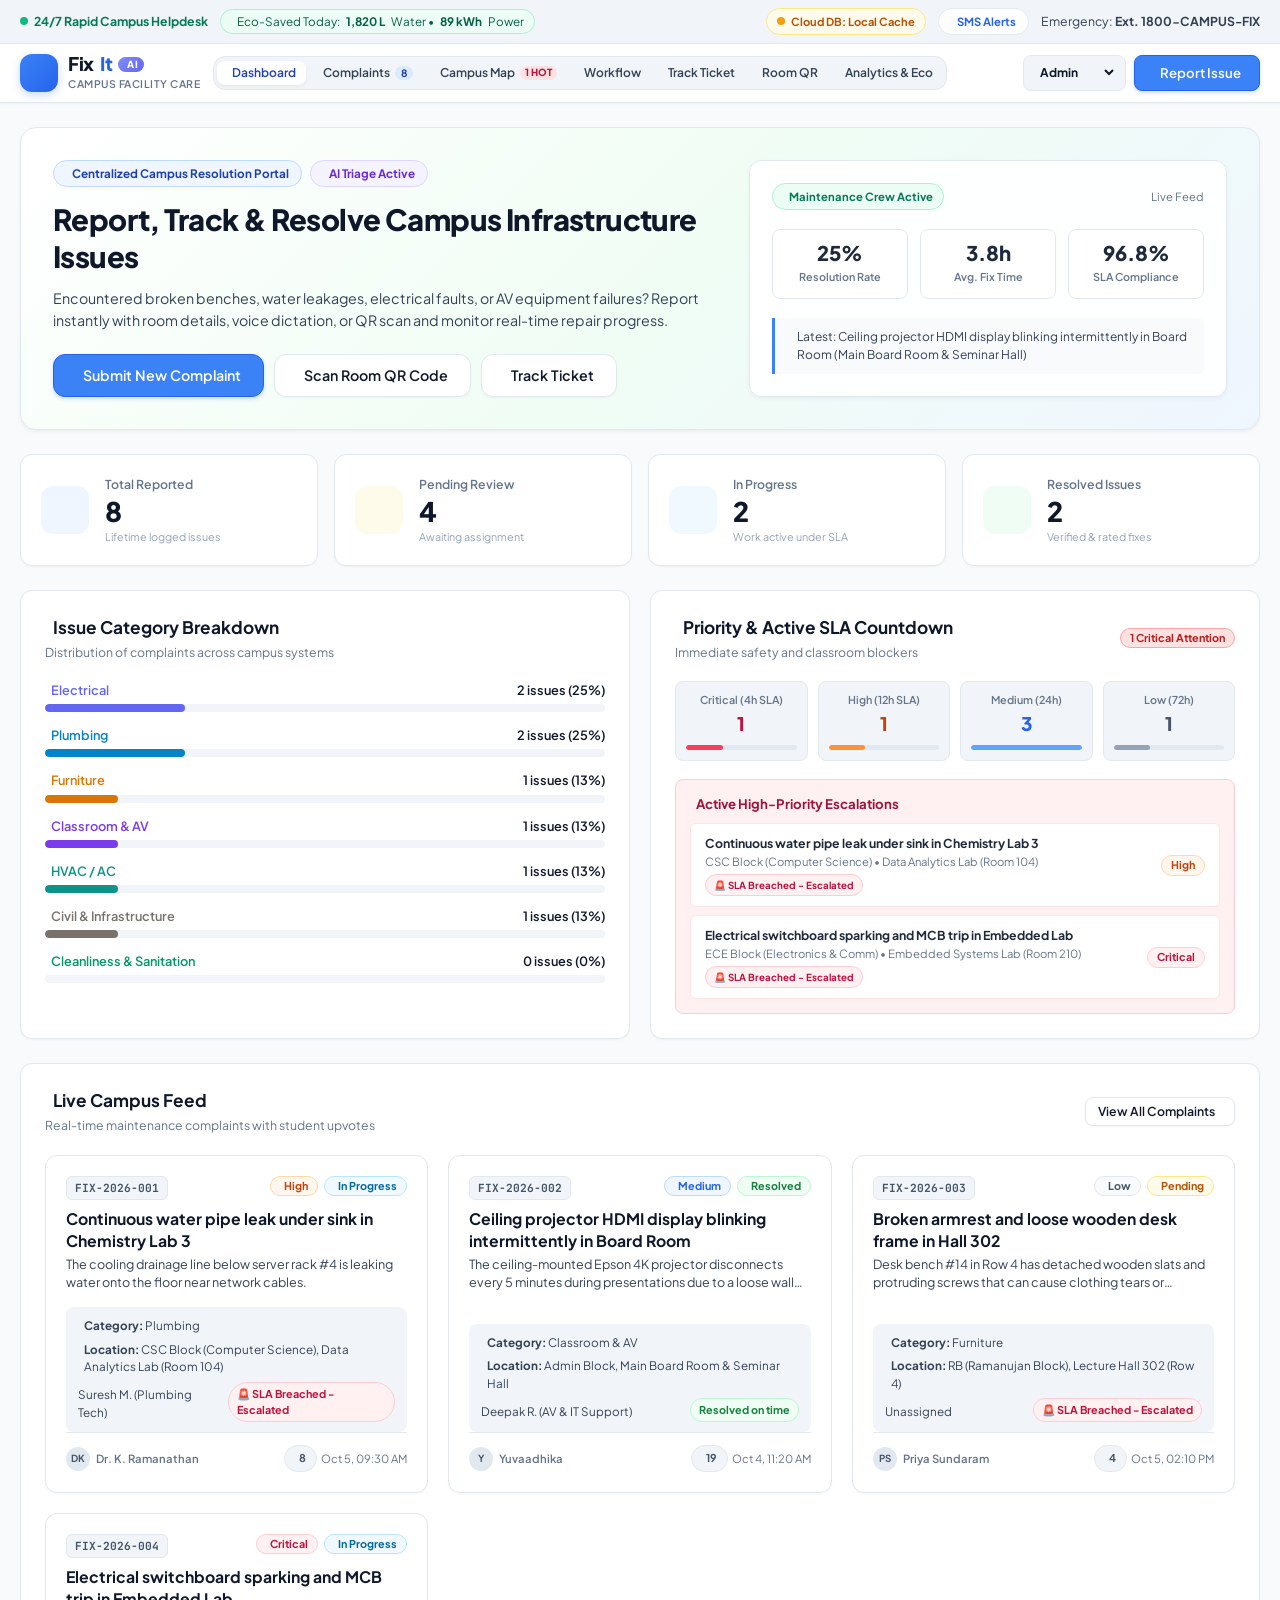
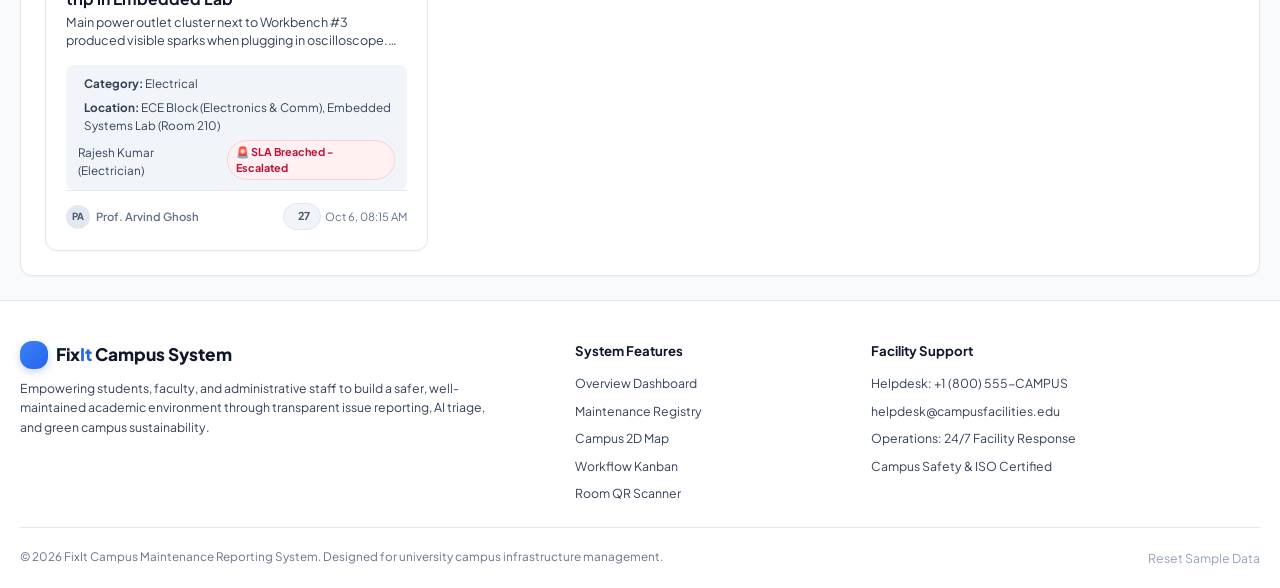
==== commit c582fbcf: "Add Saveetha Engineering College interactive aerial map and real-time Cloud Database synchronization" ====
--- a/index.html
+++ b/index.html
@@ -30,7 +30,10 @@
         <span class="eco-ticker"><i class="ph-fill ph-plant"></i> Eco-Saved Today: <strong id="topEcoWater">1,820 L</strong> Water • <strong id="topEcoPower">46 kWh</strong> Power</span>
       </div>
       <div class="announcement-right">
-        <button class="top-pill-btn" id="openSmsSimulatorBtn"><i class="ph ph-chat-circle-dots"></i> SMS / WhatsApp Alerts</button>
+        <button class="cloud-status-pill" id="openCloudDbModalBtn" title="Click to open Cloud Database & Realtime Sync Settings">
+          <span class="pulse-dot" id="cloudStatusDot"></span> <span id="cloudStatusText">Cloud DB: Live Synced</span>
+        </button>
+        <button class="top-pill-btn" id="openSmsSimulatorBtn"><i class="ph ph-chat-circle-dots"></i> SMS Alerts</button>
         <span class="announcement-contact"><i class="ph ph-phone"></i> Emergency: <strong>Ext. 1800-CAMPUS-FIX</strong></span>
       </div>
     </div>
@@ -389,17 +392,28 @@
 
           <!-- Location/Building Filter -->
           <div class="filter-group">
-            <label for="buildingFilter"><i class="ph ph-buildings"></i> Building</label>
+            <label for="buildingFilter"><i class="ph ph-buildings"></i> Building / Block</label>
             <select id="buildingFilter" class="filter-select">
               <option value="all">All Locations</option>
-              <option value="Main Academic Block">Main Academic Block</option>
-              <option value="Science & Lab Block">Science & Lab Block</option>
-              <option value="Central Library">Central Library</option>
-              <option value="Engineering Quad">Engineering Quad</option>
-              <option value="Hostel Block A">Hostel Block A</option>
-              <option value="Hostel Block B">Hostel Block B</option>
-              <option value="Auditorium & Sports Complex">Auditorium & Sports</option>
-              <option value="Cafeteria Building">Cafeteria Building</option>
+              <option value="Admin Block">Admin Block</option>
+              <option value="CSC Block (Computer Science)">CSC Block (Computer Science)</option>
+              <option value="ECE Block (Electronics & Comm)">ECE Block (Electronics & Comm)</option>
+              <option value="EEE Block (Electrical & Electronics)">EEE Block (Electrical & Electronics)</option>
+              <option value="SAIL Block (AI & Innovation Lab)">SAIL Block (AI & Innovation)</option>
+              <option value="Noyyal Hostel">Noyyal Hostel</option>
+              <option value="Kaveri Hostel">Kaveri Hostel</option>
+              <option value="Siruvani Hostel">Siruvani Hostel</option>
+              <option value="Palar Hostel">Palar Hostel</option>
+              <option value="SCON (Saveetha Nursing & Medical)">SCON Campus & Nursing</option>
+              <option value="RB (Ramanujan Block)">RB (Ramanujan Block)</option>
+              <option value="AHS Block (Allied Health Sciences)">AHS Block (Allied Health)</option>
+              <option value="Cricket & Track Grounds">Cricket & Track Grounds</option>
+              <option value="Campus Lake & Water Reservoir">Campus Lake</option>
+              <option value="Bus Parking & SCAD Hub">Bus Terminal & SCAD</option>
+              <option value="Line Canteen & Trends Food Court">Line Canteen & Food Courts</option>
+              <option value="Stadium & Utility Zone">Stadium & Utility Zone</option>
+              <option value="Guest House & Stone Bench Area">Guest House & Gardens</option>
+              <option value="Central Garden & Fountain Ring">Central Garden & Fountain</option>
             </select>
           </div>
 
@@ -474,12 +488,12 @@
     </section>
 
 
-    <!-- View 3: Interactive 2D Campus Map & Zone Heatmap -->
+    <!-- View 3: Interactive 2D Campus Map & Zone Heatmap (Saveetha Aerial Map) -->
     <section id="mapView" class="app-view">
       <div class="section-title-bar">
         <div>
-          <h1 class="page-heading"><i class="ph-fill ph-map-pin"></i> Interactive Campus Facility Map</h1>
-          <p class="page-subheading">Click any building or block to inspect active maintenance tickets, priority heatzones, and report issues directly.</p>
+          <h1 class="page-heading"><i class="ph-fill ph-map-pin"></i> Saveetha Engineering College – Interactive Campus Map</h1>
+          <p class="page-subheading">Live 2D Aerial Map with real-time maintenance heat indicators, interactive hotspot pins, and 1-click zone reporting.</p>
         </div>
         <div class="map-legend">
           <span class="legend-item"><span class="legend-dot red"></span> Critical Issues</span>
@@ -489,19 +503,59 @@
       </div>
 
       <div class="campus-map-wrapper">
-        <div class="map-buildings-grid" id="campusMapGrid">
-          <!-- Interactive Building Cards injected by JS -->
-        </div>
-
+        <!-- Interactive 2D Aerial Map Card -->
+        <div class="aerial-map-card">
+          <!-- Toolbar & Zone Filters -->
+          <div class="map-toolbar-strip">
+            <div class="map-filter-chips" id="mapFilterChips">
+              <button class="map-chip-btn active" data-filter="all"><i class="ph ph-squares-four"></i> All Zones</button>
+              <button class="map-chip-btn" data-filter="Academic & Admin"><i class="ph ph-bank"></i> Academic & Admin</button>
+              <button class="map-chip-btn" data-filter="Hostels"><i class="ph ph-bed"></i> Hostels</button>
+              <button class="map-chip-btn" data-filter="Sports & Grounds"><i class="ph ph-trophy"></i> Sports & Grounds</button>
+              <button class="map-chip-btn" data-filter="Amenities & Campus"><i class="ph ph-fork-knife"></i> Amenities</button>
+            </div>
+            <div class="map-search-box">
+              <i class="ph ph-magnifying-glass"></i>
+              <input type="text" id="mapSearchInput" placeholder="Locate block or hostel...">
+            </div>
+          </div>
+
+          <!-- Aerial Viewport with Saveetha Photo & Hotspots -->
+          <div class="aerial-map-viewport" id="aerialMapViewport">
+            <div class="map-image-pan-layer" id="mapPanLayer">
+              <img src="assets/saveetha_campus_map.jpg" alt="Saveetha Engineering College Aerial Campus Map" class="saveetha-campus-photo" id="saveethaMapImg">
+              <!-- Dynamic Hotspot Pins Injected by JS -->
+              <div id="mapHotspotsContainer"></div>
+            </div>
+
+            <!-- Floating Controls (Zoom / Reset / Fullscreen) -->
+            <div class="map-floating-controls">
+              <button class="map-control-btn" id="mapZoomInBtn" title="Zoom In"><i class="ph ph-plus"></i></button>
+              <button class="map-control-btn" id="mapZoomOutBtn" title="Zoom Out"><i class="ph ph-minus"></i></button>
+              <button class="map-control-btn" id="mapZoomResetBtn" title="Reset View"><i class="ph ph-arrows-out-line-horizontal"></i></button>
+              <button class="map-control-btn" id="mapFullscreenBtn" title="Toggle Fullscreen"><i class="ph ph-corners-out"></i></button>
+            </div>
+          </div>
+          
+          <div class="d-flex justify-between align-center" style="font-size: 0.76rem; color: var(--text-muted); padding: 0 4px;">
+            <span><i class="ph ph-hand-pointing"></i> Click any pin on the map to inspect open tickets and report issues directly</span>
+            <span><i class="ph ph-buildings"></i> 19 Monitored Campus Zones</span>
+          </div>
+        </div>
+
+        <!-- Selected Building Details & Issues Panel -->
         <div class="map-selected-building-panel" id="mapSelectedBuildingPanel">
           <div class="panel-header">
             <div>
-              <span class="building-badge-pill" id="selectedBuildingBadge">Building Selected</span>
+              <div class="d-flex align-center gap-xs">
+                <span class="building-badge-pill" id="selectedBuildingBadge">Building Selected</span>
+                <span class="building-zone-type" id="selectedBuildingZone">Central Zone</span>
+              </div>
               <h3 class="panel-title mt-xs" id="selectedBuildingTitle">Select a building on the map</h3>
-              <p class="panel-subtitle" id="selectedBuildingSubtitle">Click any zone above to view localized complaints</p>
+              <p class="panel-subtitle" id="selectedBuildingSubtitle">Click any zone or pin on the aerial map to view localized complaints</p>
             </div>
             <button class="btn btn-primary btn-sm" id="mapReportHereBtn" style="display: none;">
-              <i class="ph ph-plus"></i> Report Issue Here
+              <i class="ph-bold ph-plus"></i> Report Issue Here
             </button>
           </div>
           <div class="building-complaints-list" id="buildingComplaintsList">
@@ -628,17 +682,17 @@
             </div>
             <p class="scanner-hint">Simulate scanning a classroom or laboratory QR sticker:</p>
             <div class="quick-qr-presets">
-              <button class="btn btn-secondary btn-sm qr-scan-preset" data-building="Science & Lab Block" data-floor="1st Floor" data-room="Chemistry Lab 3 (Room 104)">
-                🧪 Scan Chemistry Lab 3
+              <button class="btn btn-secondary btn-sm qr-scan-preset" data-building="CSC Block (Computer Science)" data-floor="1st Floor" data-room="Data Analytics Lab (Room 104)">
+                💻 Scan CSC Block Lab
               </button>
-              <button class="btn btn-secondary btn-sm qr-scan-preset" data-building="Engineering Quad" data-floor="2nd Floor" data-room="Embedded Systems Lab (Room 210)">
-                ⚡ Scan Embedded Lab 210
+              <button class="btn btn-secondary btn-sm qr-scan-preset" data-building="ECE Block (Electronics & Comm)" data-floor="2nd Floor" data-room="Embedded Systems Lab (Room 210)">
+                ⚡ Scan ECE Lab 210
               </button>
-              <button class="btn btn-secondary btn-sm qr-scan-preset" data-building="Main Academic Block" data-floor="3rd Floor" data-room="Lecture Hall 302">
-                🏛️ Scan Lecture Hall 302
+              <button class="btn btn-secondary btn-sm qr-scan-preset" data-building="SAIL Block (AI & Innovation Lab)" data-floor="4th Floor" data-room="Innovation Arena Lab 401">
+                🤖 Scan SAIL Innovation Hub
               </button>
-              <button class="btn btn-secondary btn-sm qr-scan-preset" data-building="Central Library" data-floor="2nd Floor" data-room="Digital Periodicals Section">
-                📚 Scan Digital Library
+              <button class="btn btn-secondary btn-sm qr-scan-preset" data-building="Noyyal Hostel" data-floor="1st Floor" data-room="Common Washroom (Room 108)">
+                🏠 Scan Noyyal Hostel
               </button>
             </div>
           </div>
@@ -649,19 +703,25 @@
           <div class="panel-header">
             <div>
               <h3 class="panel-title"><i class="ph ph-printer"></i> Printable Room QR Code Generator</h3>
-              <p class="panel-subtitle">Facility Admin tool to generate stickers for every door</p>
+              <p class="panel-subtitle">Facility Admin tool to generate stickers for Saveetha campus doors</p>
             </div>
           </div>
           <div class="qr-generator-form">
             <div class="form-group">
               <label for="qrGenBuilding" class="form-label">Select Building</label>
               <select id="qrGenBuilding" class="form-select">
-                <option value="Main Academic Block">Main Academic Block</option>
-                <option value="Science & Lab Block">Science & Lab Block</option>
-                <option value="Central Library">Central Library</option>
-                <option value="Engineering Quad">Engineering Quad</option>
-                <option value="Hostel Block A">Hostel Block A</option>
-                <option value="Auditorium & Sports Complex">Auditorium & Sports Complex</option>
+                <option value="Admin Block">Admin Block</option>
+                <option value="CSC Block (Computer Science)">CSC Block (Computer Science)</option>
+                <option value="ECE Block (Electronics & Comm)">ECE Block (Electronics & Comm)</option>
+                <option value="EEE Block (Electrical & Electronics)">EEE Block (Electrical & Electronics)</option>
+                <option value="SAIL Block (AI & Innovation Lab)">SAIL Block (AI & Innovation)</option>
+                <option value="Noyyal Hostel">Noyyal Hostel</option>
+                <option value="Kaveri Hostel">Kaveri Hostel</option>
+                <option value="Siruvani Hostel">Siruvani Hostel</option>
+                <option value="Palar Hostel">Palar Hostel</option>
+                <option value="SCON (Saveetha Nursing & Medical)">SCON Campus & Nursing</option>
+                <option value="RB (Ramanujan Block)">RB (Ramanujan Block)</option>
+                <option value="Line Canteen & Trends Food Court">Line Canteen & Food Courts</option>
               </select>
             </div>
             <div class="form-group mt-sm">
@@ -965,14 +1025,25 @@
             <label for="issueBuilding" class="form-label required">Campus Building / Block</label>
             <select id="issueBuilding" class="form-select" required>
               <option value="" disabled selected>Select Building...</option>
-              <option value="Main Academic Block">Main Academic Block</option>
-              <option value="Science & Lab Block">Science & Lab Block</option>
-              <option value="Central Library">Central Library</option>
-              <option value="Engineering Quad">Engineering Quad</option>
-              <option value="Hostel Block A">Hostel Block A (Boys)</option>
-              <option value="Hostel Block B">Hostel Block B (Girls)</option>
-              <option value="Auditorium & Sports Complex">Auditorium & Sports Complex</option>
-              <option value="Cafeteria Building">Cafeteria Building</option>
+              <option value="Admin Block">Admin Block</option>
+              <option value="CSC Block (Computer Science)">CSC Block (Computer Science)</option>
+              <option value="ECE Block (Electronics & Comm)">ECE Block (Electronics & Comm)</option>
+              <option value="EEE Block (Electrical & Electronics)">EEE Block (Electrical & Electronics)</option>
+              <option value="SAIL Block (AI & Innovation Lab)">SAIL Block (AI & Innovation Lab)</option>
+              <option value="Noyyal Hostel">Noyyal Hostel</option>
+              <option value="Kaveri Hostel">Kaveri Hostel</option>
+              <option value="Siruvani Hostel">Siruvani Hostel</option>
+              <option value="Palar Hostel">Palar Hostel</option>
+              <option value="SCON (Saveetha Nursing & Medical)">SCON Campus & Nursing</option>
+              <option value="RB (Ramanujan Block)">RB (Ramanujan Block)</option>
+              <option value="AHS Block (Allied Health Sciences)">AHS Block (Allied Health)</option>
+              <option value="Cricket & Track Grounds">Cricket & Track Grounds</option>
+              <option value="Campus Lake & Water Reservoir">Campus Lake</option>
+              <option value="Bus Parking & SCAD Hub">Bus Terminal & SCAD</option>
+              <option value="Line Canteen & Trends Food Court">Line Canteen & Food Courts</option>
+              <option value="Stadium & Utility Zone">Stadium & Utility Zone</option>
+              <option value="Guest House & Stone Bench Area">Guest House & Gardens</option>
+              <option value="Central Garden & Fountain Ring">Central Garden & Fountain</option>
             </select>
           </div>
 
@@ -1225,6 +1296,68 @@
   </div>
 
 
+  <!-- MODAL 4: Cloud Database Synchronization & Realtime Backend Config Modal -->
+  <div class="modal-overlay" id="cloudDbModal" role="dialog" aria-modal="true">
+    <div class="modal-container modal-md">
+      <div class="modal-header">
+        <div class="d-flex align-center gap-sm">
+          <div class="modal-header-icon" style="background: #eff6ff; color: #2563eb;">
+            <i class="ph-fill ph-cloud-check"></i>
+          </div>
+          <div>
+            <h3 class="modal-title" style="font-size: 1.15rem;">Live Cloud Database & Realtime Sync</h3>
+            <p class="modal-subtitle">Real-time persistence across all devices & users</p>
+          </div>
+        </div>
+        <button class="modal-close-btn" id="closeCloudDbModalBtn">&times;</button>
+      </div>
+      <div class="modal-body-scroll">
+        <div class="p-md" style="background: #f8fafc; border: 1px solid #e2e8f0; border-radius: var(--radius-md); margin-bottom: 16px;">
+          <div class="d-flex justify-between align-center">
+            <div>
+              <div style="font-weight: 700; color: #0f172a; font-size: 0.9rem;">Cloud Sync Status</div>
+              <div style="font-size: 0.78rem; color: #64748b;" id="cloudSyncStatusDesc">Connected to Firebase Realtime Database Engine</div>
+            </div>
+            <span class="badge badge-resolved" id="cloudModalStatusBadge"><i class="ph ph-check-circle"></i> Live Connected</span>
+          </div>
+          <div class="mt-sm" style="font-size: 0.75rem; color: var(--text-muted);">
+            Last Synced: <strong id="cloudLastSyncTime">Just now</strong>
+          </div>
+        </div>
+
+        <form id="cloudDbConfigForm">
+          <div class="form-group">
+            <label class="form-label">Database Provider</label>
+            <input type="text" class="form-input" value="Firebase Realtime Database (Auto-Synced)" readonly style="background: #f1f5f9; cursor: not-allowed;">
+          </div>
+          <div class="form-group mt-sm">
+            <label for="cloudEndpointInput" class="form-label">Cloud Database REST Endpoint</label>
+            <input type="url" id="cloudEndpointInput" class="form-input" placeholder="https://your-project.firebaseio.com/complaints.json">
+            <span style="font-size: 0.72rem; color: #64748b; margin-top: 4px; display: block;">Connected by default to Saveetha Campus Realtime DB. You can also paste your own Firebase or Supabase REST endpoint.</span>
+          </div>
+
+          <div class="d-flex gap-sm mt-lg">
+            <button type="button" class="btn btn-secondary btn-sm flex-1" id="cloudForcePullBtn">
+              <i class="ph ph-arrow-down"></i> Force Pull Cloud Data
+            </button>
+            <button type="button" class="btn btn-primary btn-sm flex-1" id="cloudForcePushBtn">
+              <i class="ph ph-cloud-arrow-up"></i> Force Push Local to Cloud
+            </button>
+          </div>
+          
+          <div class="mt-md pt-sm" style="border-top: 1px dashed var(--border-subtle); display: flex; justify-content: space-between; align-items: center;">
+            <button type="button" class="btn btn-danger-outline btn-sm" id="resetCloudDataBtn">
+              <i class="ph ph-arrow-counter-clockwise"></i> Reset to Default Sample Tickets
+            </button>
+            <button type="submit" class="btn btn-secondary btn-sm">
+              <i class="ph ph-floppy-disk"></i> Save Config
+            </button>
+          </div>
+        </form>
+      </div>
+    </div>
+  </div>
+
   <!-- Toast Notification Container -->
   <div class="toast-container" id="toastContainer" aria-live="polite"></div>
 
--- a/css/style.css
+++ b/css/style.css
@@ -1493,7 +1493,7 @@
   color: var(--text-muted);
 }
 
-/* --- 15. Interactive 2D Campus Map --- */
+/* --- 15. Interactive 2D Campus Map (Saveetha Aerial Map Engine) --- */
 .map-legend {
   display: flex;
   align-items: center;
@@ -1521,88 +1521,279 @@
 
 .campus-map-wrapper {
   display: grid;
-  grid-template-columns: 1.2fr 1fr;
-  gap: 20px;
+  grid-template-columns: 1.45fr 1fr;
+  gap: 22px;
   align-items: start;
 }
 
-.map-buildings-grid {
-  display: grid;
-  grid-template-columns: repeat(2, 1fr);
-  gap: 16px;
-}
-
-.campus-building-tile {
+/* Aerial Map Viewport & Canvas */
+.aerial-map-card {
   background: var(--bg-surface);
-  border: 2px solid var(--border-subtle);
+  border: 1px solid var(--border-subtle);
+  border-radius: var(--radius-lg);
+  padding: 16px;
+  box-shadow: var(--shadow-sm);
+  display: flex;
+  flex-direction: column;
+  gap: 14px;
+}
+
+.map-toolbar-strip {
+  display: flex;
+  align-items: center;
+  justify-content: space-between;
+  gap: 10px;
+  flex-wrap: wrap;
+}
+
+.map-filter-chips {
+  display: flex;
+  align-items: center;
+  gap: 6px;
+  flex-wrap: wrap;
+}
+
+.map-chip-btn {
+  background: var(--bg-surface-subtle);
+  border: 1px solid var(--border-subtle);
+  border-radius: var(--radius-full);
+  padding: 5px 12px;
+  font-size: 0.76rem;
+  font-weight: 600;
+  color: var(--text-secondary);
+  cursor: pointer;
+  transition: var(--transition-fast);
+}
+
+.map-chip-btn:hover, .map-chip-btn.active {
+  background: #eff6ff;
+  color: #1d4ed8;
+  border-color: #93c5fd;
+}
+
+.map-search-box {
+  position: relative;
+  display: flex;
+  align-items: center;
+}
+
+.map-search-box input {
+  padding: 6px 12px 6px 30px;
+  font-size: 0.78rem;
+  border: 1px solid var(--border-subtle);
+  border-radius: var(--radius-sm);
+  background: var(--bg-surface-subtle);
+  outline: none;
+  width: 170px;
+}
+
+.map-search-box i {
+  position: absolute;
+  left: 10px;
+  font-size: 0.85rem;
+  color: var(--text-muted);
+}
+
+.aerial-map-viewport {
+  position: relative;
+  width: 100%;
+  aspect-ratio: 10 / 9;
   border-radius: var(--radius-md);
-  padding: 18px;
+  overflow: hidden;
+  border: 2px solid #e2e8f0;
+  background: #0f172a;
+  box-shadow: inset 0 0 20px rgba(0, 0, 0, 0.25);
+  user-select: none;
+}
+
+.aerial-map-viewport.fullscreen-map {
+  position: fixed;
+  top: 0;
+  left: 0;
+  width: 100vw;
+  height: 100vh;
+  z-index: 9999;
+  border-radius: 0;
+  aspect-ratio: auto;
+}
+
+.map-image-pan-layer {
+  position: absolute;
+  top: 0;
+  left: 0;
+  width: 100%;
+  height: 100%;
+  transition: transform 0.25s ease-out;
+  transform-origin: center center;
+}
+
+.saveetha-campus-photo {
+  width: 100%;
+  height: 100%;
+  object-fit: cover;
+  display: block;
+  pointer-events: none;
+}
+
+/* Map Interactive Hotspot Pins */
+.map-hotspot {
+  position: absolute;
+  transform: translate(-50%, -50%);
   cursor: pointer;
-  transition: var(--transition-normal);
-  display: flex;
-  flex-direction: column;
-  justify-content: space-between;
-  gap: 14px;
+  z-index: 10;
+  transition: transform 0.2s cubic-bezier(0.34, 1.56, 0.64, 1);
+}
+
+.map-hotspot:hover {
+  transform: translate(-50%, -50%) scale(1.18);
+  z-index: 30;
+}
+
+.map-hotspot.active-pin {
+  transform: translate(-50%, -50%) scale(1.25);
+  z-index: 40;
+}
+
+.hotspot-pin-inner {
   position: relative;
-}
-
-.campus-building-tile:hover {
-  border-color: #3b82f6;
-  transform: translateY(-2px);
-  box-shadow: var(--shadow-md);
-}
-
-.campus-building-tile.active-selected {
-  border-color: #2563eb;
-  background: #f8fafc;
-  box-shadow: 0 0 0 3px rgba(37, 99, 235, 0.15);
-}
-
-.campus-building-tile.heat-critical {
-  border-color: #fecdd3;
-  background: linear-gradient(135deg, #ffffff 0%, #fff1f2 100%);
-}
-
-.tile-top {
-  display: flex;
-  justify-content: space-between;
-  align-items: flex-start;
-}
-
-.building-icon-wrap {
-  width: 38px;
-  height: 38px;
+  display: flex;
+  align-items: center;
+  justify-content: center;
+  width: 32px;
+  height: 32px;
+  border-radius: 50%;
+  background: #ffffff;
+  box-shadow: 0 4px 12px rgba(0, 0, 0, 0.35);
+  border: 2px solid #3b82f6;
+  color: #1e3a8a;
+  font-size: 0.95rem;
+}
+
+.map-hotspot.heat-critical .hotspot-pin-inner {
+  border-color: #ef4444;
+  background: #fef2f2;
+  color: #b91c1c;
+}
+
+.map-hotspot.heat-progress .hotspot-pin-inner {
+  border-color: #f59e0b;
+  background: #fffbeb;
+  color: #b45309;
+}
+
+.map-hotspot.heat-clean .hotspot-pin-inner {
+  border-color: #10b981;
+  background: #ecfdf5;
+  color: #047857;
+}
+
+.hotspot-radar-pulse {
+  position: absolute;
+  top: -4px;
+  left: -4px;
+  right: -4px;
+  bottom: -4px;
+  border-radius: 50%;
+  border: 2px solid transparent;
+  pointer-events: none;
+  animation: radarPulse 2s infinite cubic-bezier(0.25, 1, 0.5, 1);
+}
+
+.map-hotspot.heat-critical .hotspot-radar-pulse {
+  border-color: #ef4444;
+}
+
+.map-hotspot.heat-progress .hotspot-radar-pulse {
+  border-color: #f59e0b;
+}
+
+@keyframes radarPulse {
+  0% { transform: scale(1); opacity: 0.9; }
+  100% { transform: scale(2.2); opacity: 0; }
+}
+
+.hotspot-badge-count {
+  position: absolute;
+  top: -6px;
+  right: -6px;
+  background: #ef4444;
+  color: #ffffff;
+  font-size: 0.65rem;
+  font-weight: 800;
+  width: 17px;
+  height: 17px;
+  border-radius: 50%;
+  display: flex;
+  align-items: center;
+  justify-content: center;
+  border: 1.5px solid #ffffff;
+  box-shadow: 0 2px 4px rgba(0,0,0,0.2);
+}
+
+.hotspot-badge-count.badge-green {
+  background: #10b981;
+}
+
+.hotspot-label-pill {
+  position: absolute;
+  top: 100%;
+  left: 50%;
+  transform: translateX(-50%);
+  margin-top: 4px;
+  background: rgba(15, 23, 42, 0.88);
+  color: #ffffff;
+  font-size: 0.68rem;
+  font-weight: 700;
+  padding: 2px 7px;
   border-radius: var(--radius-sm);
-  background: #eff6ff;
+  white-space: nowrap;
+  backdrop-filter: blur(4px);
+  pointer-events: none;
+  border: 1px solid rgba(255, 255, 255, 0.15);
+  box-shadow: 0 2px 6px rgba(0, 0, 0, 0.3);
+}
+
+/* Floating Zoom & Controls Overlay */
+.map-floating-controls {
+  position: absolute;
+  bottom: 12px;
+  right: 12px;
+  display: flex;
+  flex-direction: column;
+  gap: 6px;
+  z-index: 50;
+}
+
+.map-control-btn {
+  width: 34px;
+  height: 34px;
+  border-radius: var(--radius-sm);
+  background: rgba(255, 255, 255, 0.92);
+  border: 1px solid rgba(0, 0, 0, 0.12);
+  color: #1e293b;
+  font-size: 0.95rem;
+  display: flex;
+  align-items: center;
+  justify-content: center;
+  cursor: pointer;
+  box-shadow: 0 2px 6px rgba(0, 0, 0, 0.2);
+  backdrop-filter: blur(6px);
+  transition: var(--transition-fast);
+}
+
+.map-control-btn:hover {
+  background: #ffffff;
   color: #2563eb;
-  display: flex;
-  align-items: center;
-  justify-content: center;
-  font-size: 1.25rem;
-}
-
-.building-name {
-  font-size: 0.95rem;
-  font-weight: 700;
-  color: var(--text-primary);
-  line-height: 1.25;
-}
-
-.building-stats-strip {
-  display: flex;
-  justify-content: space-between;
-  font-size: 0.75rem;
-  color: var(--text-muted);
-  border-top: 1px dashed var(--border-subtle);
-  padding-top: 10px;
-}
-
+  transform: scale(1.06);
+}
+
+/* Building Details Panel */
 .map-selected-building-panel {
   background: var(--bg-surface);
   border: 1px solid var(--border-subtle);
-  border-radius: var(--radius-md);
+  border-radius: var(--radius-lg);
   padding: 22px;
-  box-shadow: var(--shadow-xs);
+  box-shadow: var(--shadow-sm);
   display: flex;
   flex-direction: column;
 }
@@ -1616,6 +1807,15 @@
   border-radius: var(--radius-full);
 }
 
+.building-zone-type {
+  font-size: 0.74rem;
+  color: var(--text-muted);
+  display: flex;
+  align-items: center;
+  gap: 4px;
+  margin-top: 4px;
+}
+
 .building-complaints-list {
   display: flex;
   flex-direction: column;
@@ -1639,7 +1839,54 @@
 
 .building-complaint-mini:hover {
   background: #ffffff;
-  border-color: #cbd5e1;
+  border-color: #93c5fd;
+  transform: translateY(-1px);
+}
+
+/* Cloud DB Status Pill */
+.cloud-status-pill {
+  display: inline-flex;
+  align-items: center;
+  gap: 6px;
+  padding: 4px 10px;
+  border-radius: var(--radius-full);
+  background: #ecfdf5;
+  border: 1px solid #a7f3d0;
+  color: #065f46;
+  font-size: 0.74rem;
+  font-weight: 700;
+  cursor: pointer;
+  transition: var(--transition-fast);
+}
+
+.cloud-status-pill:hover {
+  background: #d1fae5;
+}
+
+.cloud-status-pill.status-syncing {
+  background: #eff6ff;
+  border-color: #bfdbfe;
+  color: #1e40af;
+}
+
+.cloud-status-pill.status-offline {
+  background: #fffbeb;
+  border-color: #fde68a;
+  color: #b45309;
+}
+
+.pulse-blue {
+  width: 8px;
+  height: 8px;
+  border-radius: 50%;
+  background: #3b82f6;
+  animation: pulseBlue 1.5s infinite;
+}
+
+@keyframes pulseBlue {
+  0% { transform: scale(0.95); opacity: 0.9; }
+  50% { transform: scale(1.2); opacity: 0.4; }
+  100% { transform: scale(0.95); opacity: 0.9; }
 }
 
 /* --- 16. Kanban Workflow View --- */
